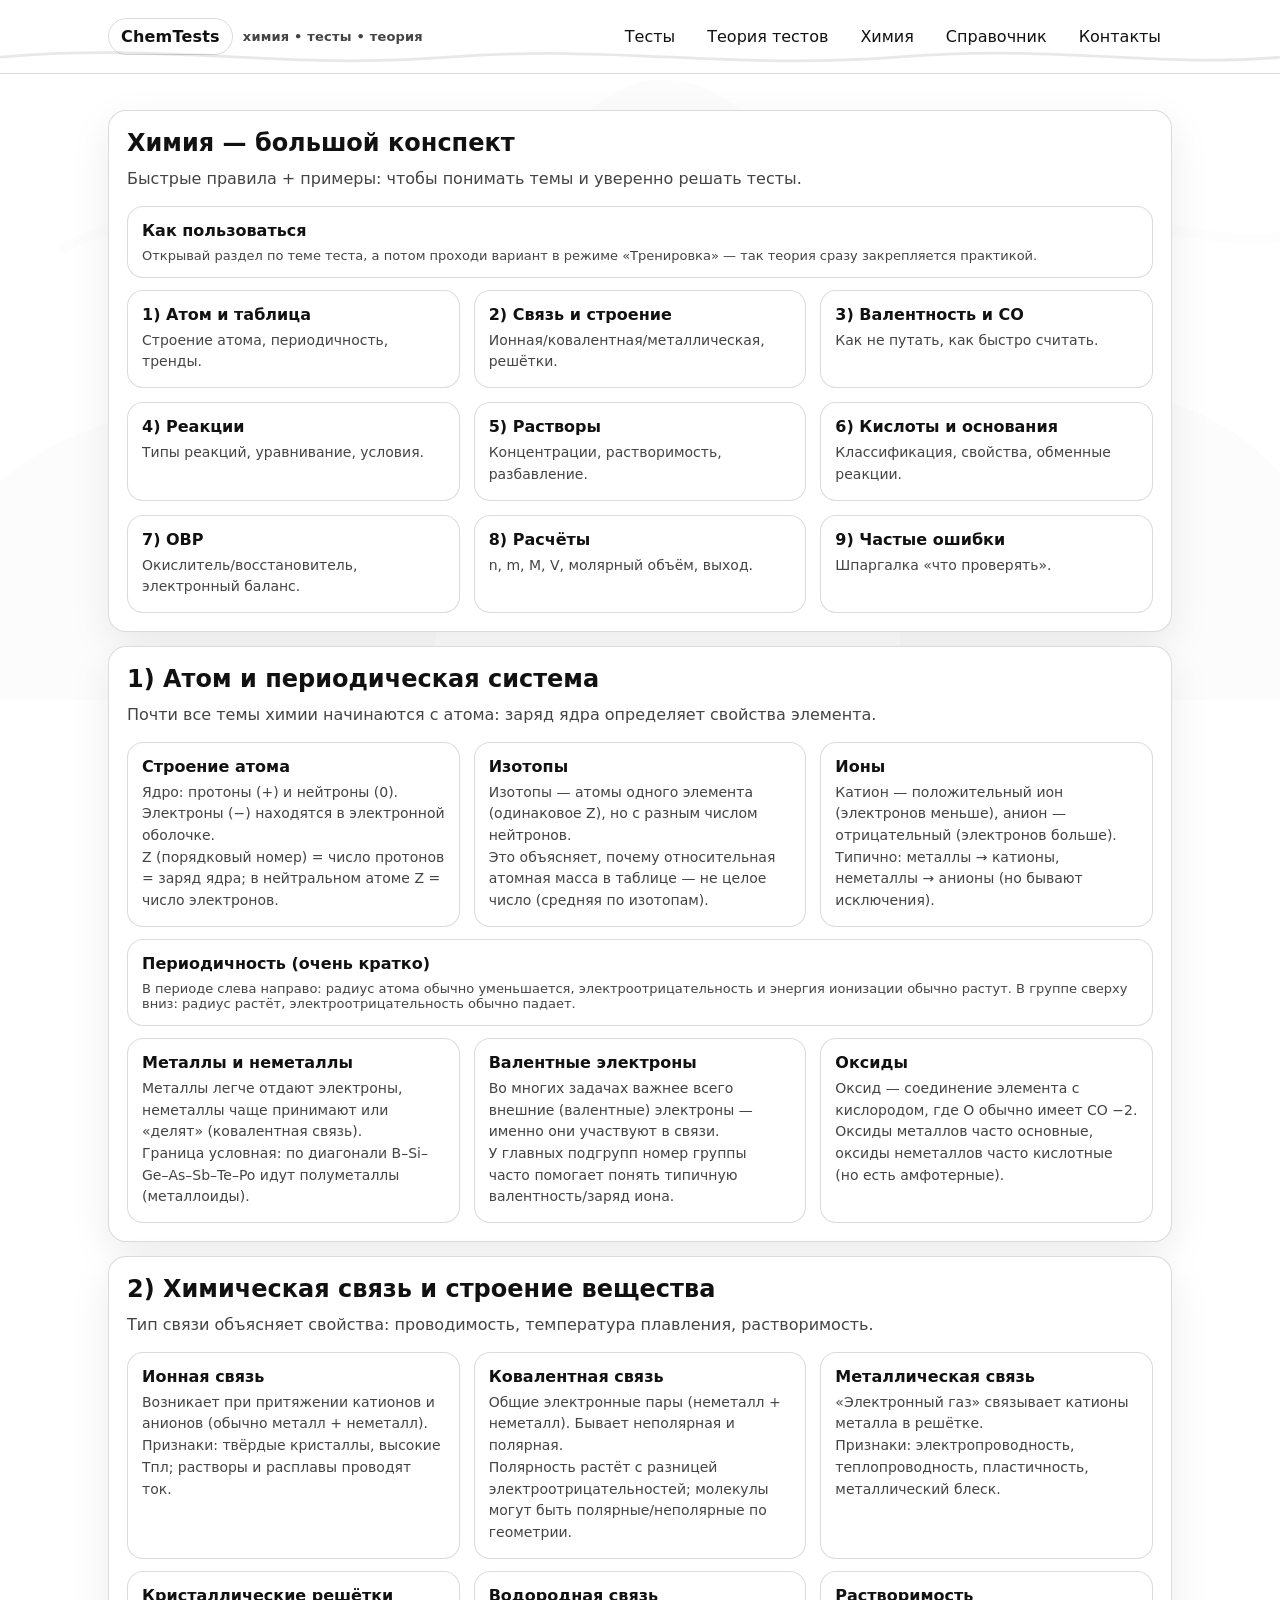
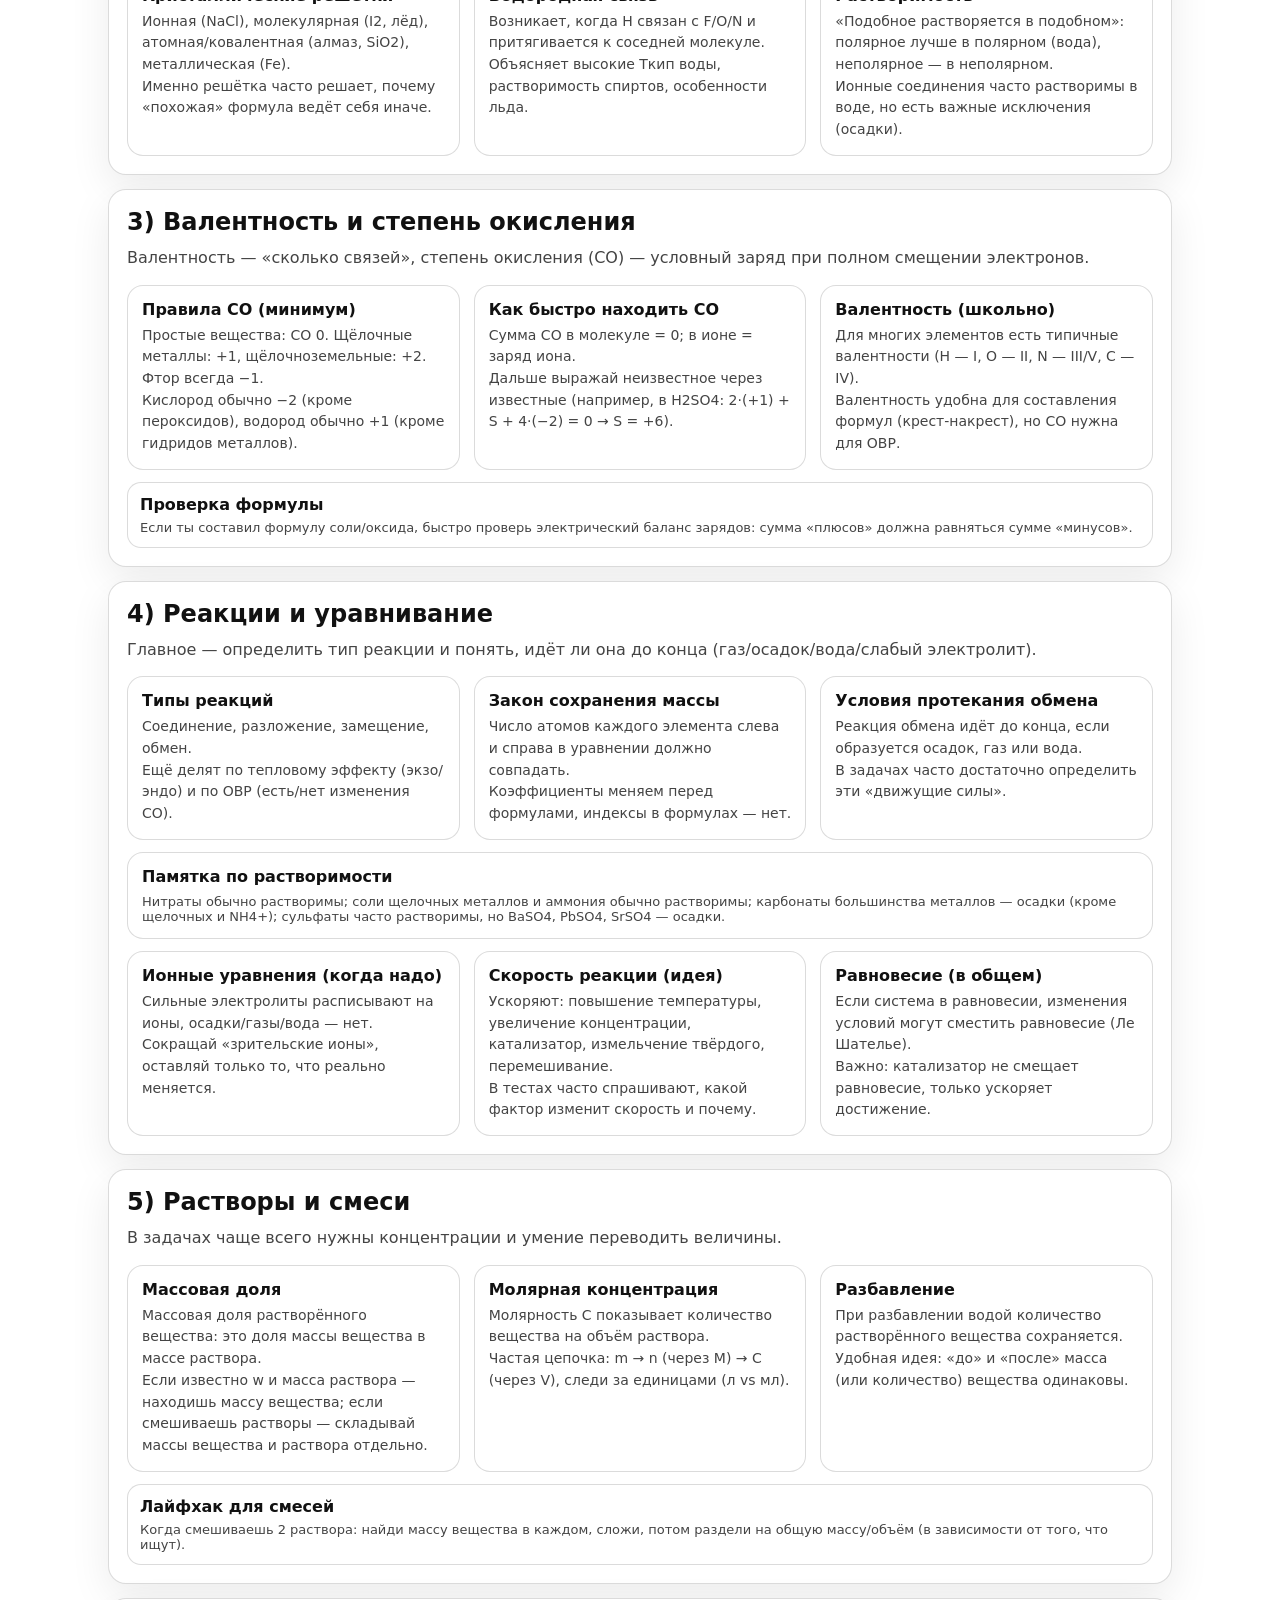
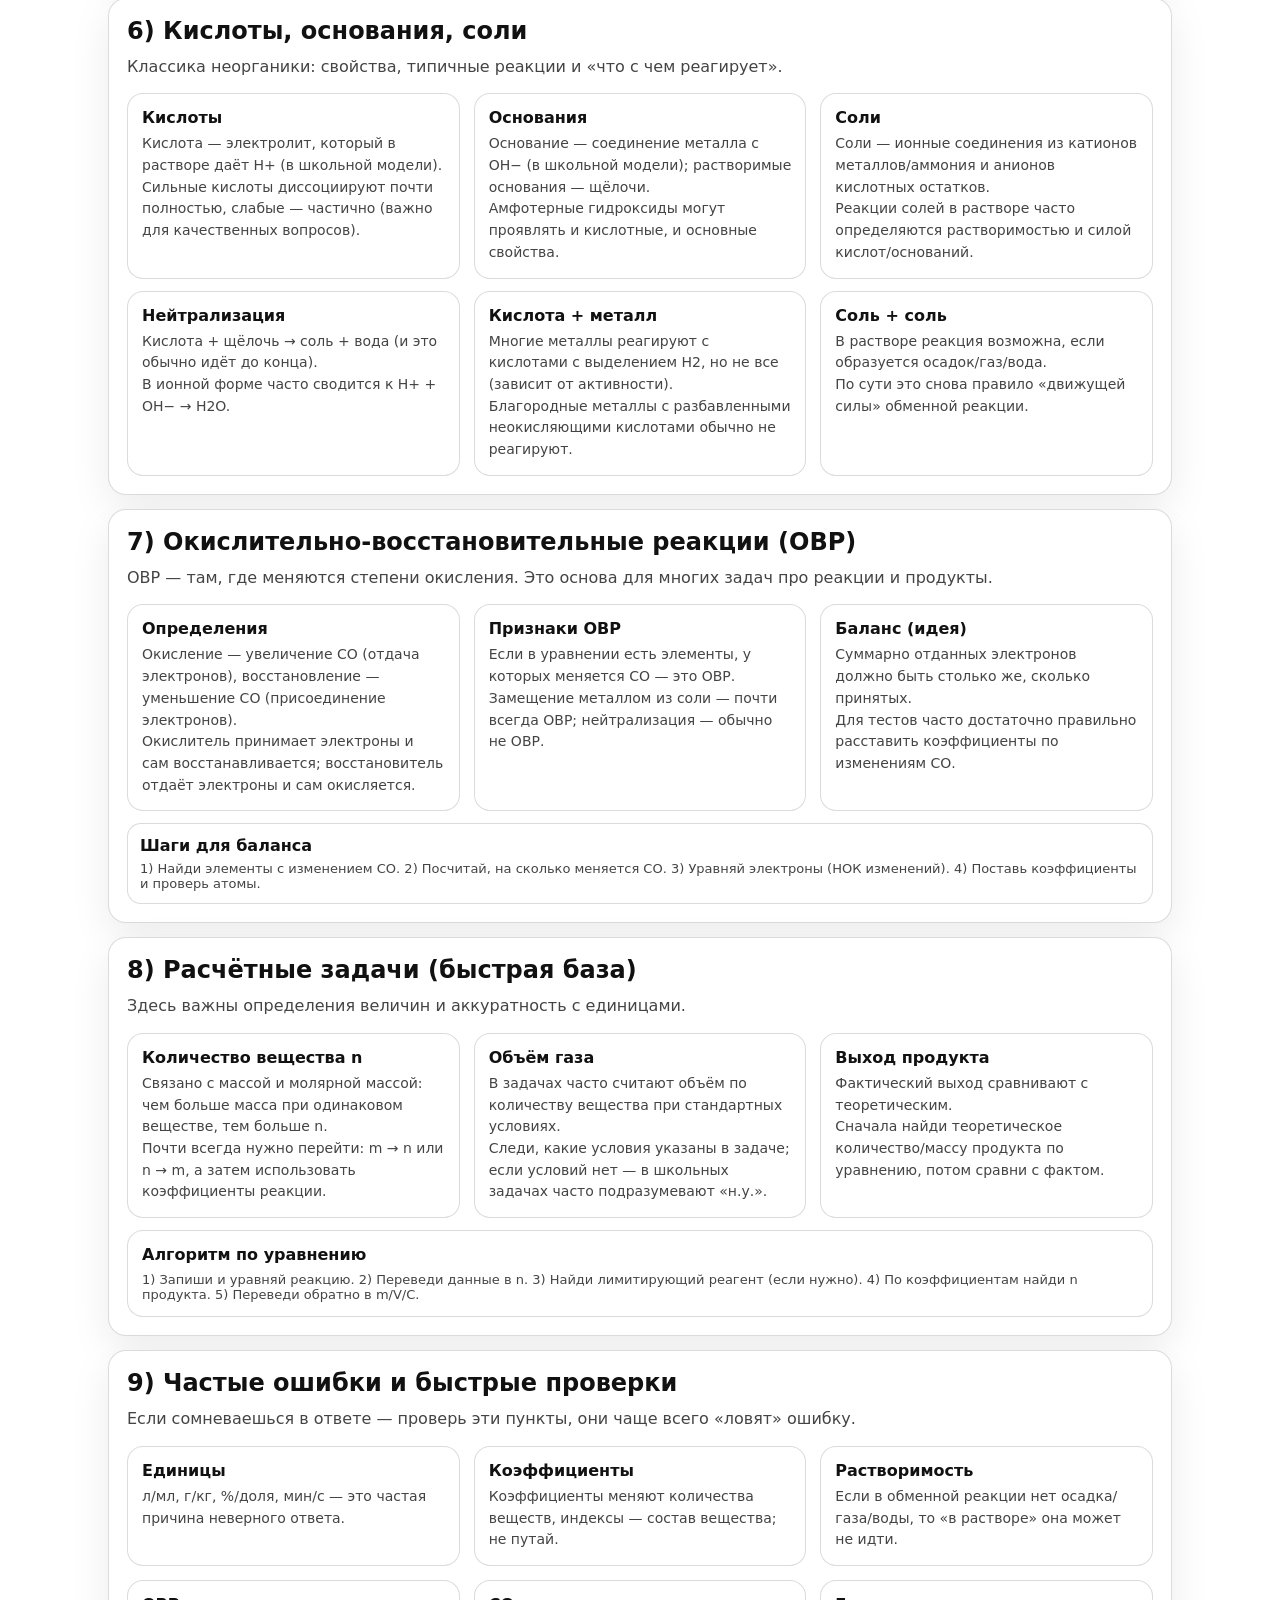
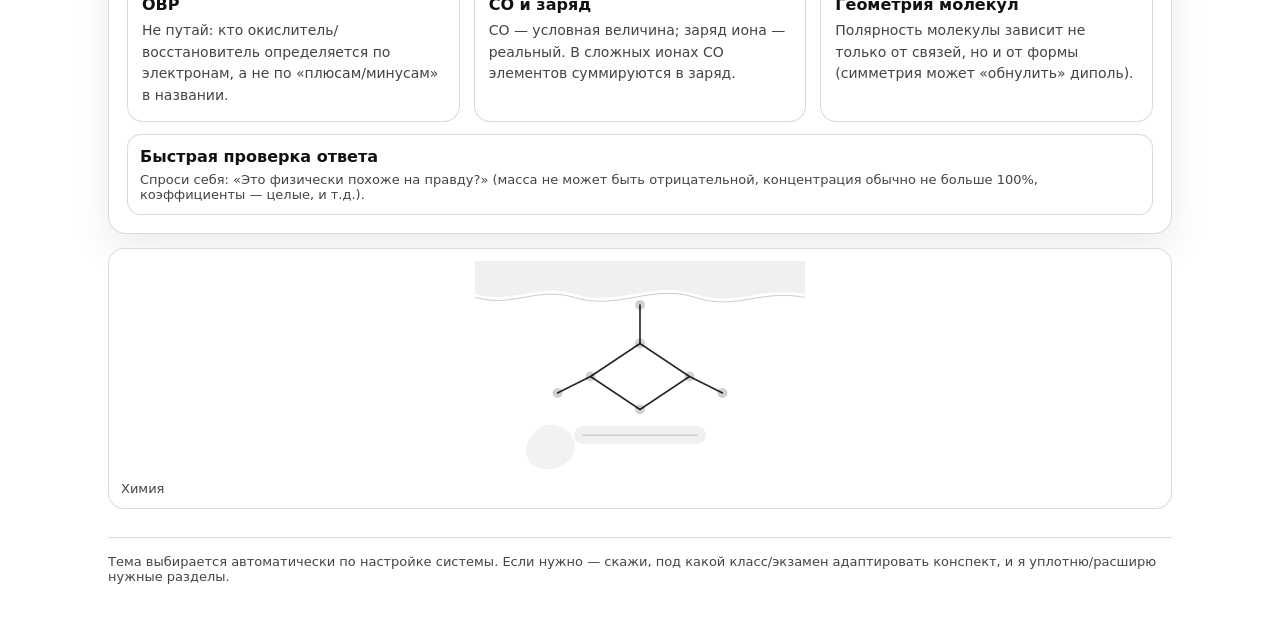
==== chemistry.html @ eefe3248 "Theory: expand chemistry + test theory + glossary (large school-level notes)" ====
<!doctype html>
<html lang="ru">
<head>
  <meta charset="utf-8"/>
  <meta name="viewport" content="width=device-width,initial-scale=1"/>
  <title>Химия • ChemTests</title>
  <link rel="stylesheet" href="./assets/css/styles.css"/>
  <link rel="icon" href="./assets/icons/favicon.svg" type="image/svg+xml"/>
  <meta name="description" content="Большой конспект по химии: от атома и таблицы до растворов, ОВР и расчётов."/>
</head>
<body data-ink="b">
  <header class="nav">
    <div class="container nav-inner">
      <a class="brand" href="./index.html" aria-label="На главную">
        <span class="pill">ChemTests</span>
        <span class="small">химия • тесты • теория</span>
      </a>

      <nav class="navlinks" aria-label="Навигация">
        <a href="./tests.html">Тесты</a>
        <a href="./theory-tests.html">Теория тестов</a>
        <a href="./chemistry.html">Химия</a>
        <a href="./glossary.html">Справочник</a>
        <a href="./contact.html">Контакты</a>
      </nav>
    </div>
  </header>

  <main class="container" id="appRoot">
    <section class="card" style="margin-top:18px">
      <div class="card-pad">
        <h1 style="margin:0 0 10px">Химия — большой конспект</h1>
        <p class="lead">Быстрые правила + примеры: чтобы понимать темы и уверенно решать тесты.</p>

        <div class="tile" style="margin-top:12px">
          <b>Как пользоваться</b>
          <div class="small" style="margin-top:8px">Открывай раздел по теме теста, а потом проходи вариант в режиме «Тренировка» — так теория сразу закрепляется практикой.</div>
        </div>

        <div class="grid" style="margin-top:12px">
          <a class="tile tile-link" href="#atom"><h3>1) Атом и таблица</h3><p>Строение атома, периодичность, тренды.</p></a>
          <a class="tile tile-link" href="#bond"><h3>2) Связь и строение</h3><p>Ионная/ковалентная/металлическая, решётки.</p></a>
          <a class="tile tile-link" href="#valence"><h3>3) Валентность и СО</h3><p>Как не путать, как быстро считать.</p></a>
          <a class="tile tile-link" href="#reactions"><h3>4) Реакции</h3><p>Типы реакций, уравнивание, условия.</p></a>
          <a class="tile tile-link" href="#solutions"><h3>5) Растворы</h3><p>Концентрации, растворимость, разбавление.</p></a>
          <a class="tile tile-link" href="#acidbase"><h3>6) Кислоты и основания</h3><p>Классификация, свойства, обменные реакции.</p></a>
          <a class="tile tile-link" href="#redox"><h3>7) ОВР</h3><p>Окислитель/восстановитель, электронный баланс.</p></a>
          <a class="tile tile-link" href="#calc"><h3>8) Расчёты</h3><p>n, m, M, V, молярный объём, выход.</p></a>
          <a class="tile tile-link" href="#errors"><h3>9) Частые ошибки</h3><p>Шпаргалка «что проверять».</p></a>
        </div>
      </div>
    </section>

    <section class="card" id="atom" style="margin-top:14px">
      <div class="card-pad">
        <h2 style="margin:0 0 10px">1) Атом и периодическая система</h2>
        <p class="lead">Почти все темы химии начинаются с атома: заряд ядра определяет свойства элемента.</p>

        <div class="grid" style="margin-top:12px">
          <div class="tile">
            <h3>Строение атома</h3>
            <p>Ядро: протоны (+) и нейтроны (0). Электроны (−) находятся в электронной оболочке.</p>
            <p class="small">Z (порядковый номер) = число протонов = заряд ядра; в нейтральном атоме Z = число электронов.</p>
          </div>
          <div class="tile">
            <h3>Изотопы</h3>
            <p>Изотопы — атомы одного элемента (одинаковое Z), но с разным числом нейтронов.</p>
            <p class="small">Это объясняет, почему относительная атомная масса в таблице — не целое число (средняя по изотопам).</p>
          </div>
          <div class="tile">
            <h3>Ионы</h3>
            <p>Катион — положительный ион (электронов меньше), анион — отрицательный (электронов больше).</p>
            <p class="small">Типично: металлы → катионы, неметаллы → анионы (но бывают исключения).</p>
          </div>
        </div>

        <div class="tile" style="margin-top:12px">
          <b>Периодичность (очень кратко)</b>
          <div class="small" style="margin-top:8px">В периоде слева направо: радиус атома обычно уменьшается, электроотрицательность и энергия ионизации обычно растут. В группе сверху вниз: радиус растёт, электроотрицательность обычно падает.</div>
        </div>

        <div class="grid" style="margin-top:12px">
          <div class="tile">
            <h3>Металлы и неметаллы</h3>
            <p>Металлы легче отдают электроны, неметаллы чаще принимают или «делят» (ковалентная связь).</p>
            <p class="small">Граница условная: по диагонали B–Si–Ge–As–Sb–Te–Po идут полуметаллы (металлоиды).</p>
          </div>
          <div class="tile">
            <h3>Валентные электроны</h3>
            <p>Во многих задачах важнее всего внешние (валентные) электроны — именно они участвуют в связи.</p>
            <p class="small">У главных подгрупп номер группы часто помогает понять типичную валентность/заряд иона.</p>
          </div>
          <div class="tile">
            <h3>Оксиды</h3>
            <p>Оксид — соединение элемента с кислородом, где O обычно имеет СО −2.</p>
            <p class="small">Оксиды металлов часто основные, оксиды неметаллов часто кислотные (но есть амфотерные).</p>
          </div>
        </div>
      </div>
    </section>

    <section class="card" id="bond" style="margin-top:14px">
      <div class="card-pad">
        <h2 style="margin:0 0 10px">2) Химическая связь и строение вещества</h2>
        <p class="lead">Тип связи объясняет свойства: проводимость, температура плавления, растворимость.</p>

        <div class="grid" style="margin-top:12px">
          <div class="tile">
            <h3>Ионная связь</h3>
            <p>Возникает при притяжении катионов и анионов (обычно металл + неметалл).</p>
            <p class="small">Признаки: твёрдые кристаллы, высокие Tпл; растворы и расплавы проводят ток.</p>
          </div>
          <div class="tile">
            <h3>Ковалентная связь</h3>
            <p>Общие электронные пары (неметалл + неметалл). Бывает неполярная и полярная.</p>
            <p class="small">Полярность растёт с разницей электроотрицательностей; молекулы могут быть полярные/неполярные по геометрии.</p>
          </div>
          <div class="tile">
            <h3>Металлическая связь</h3>
            <p>«Электронный газ» связывает катионы металла в решётке.</p>
            <p class="small">Признаки: электропроводность, теплопроводность, пластичность, металлический блеск.</p>
          </div>
        </div>

        <div class="grid" style="margin-top:12px">
          <div class="tile">
            <h3>Кристаллические решётки</h3>
            <p>Ионная (NaCl), молекулярная (I2, лёд), атомная/ковалентная (алмаз, SiO2), металлическая (Fe).</p>
            <p class="small">Именно решётка часто решает, почему «похожая» формула ведёт себя иначе.</p>
          </div>
          <div class="tile">
            <h3>Водородная связь</h3>
            <p>Возникает, когда H связан с F/O/N и притягивается к соседней молекуле.</p>
            <p class="small">Объясняет высокие Tкип воды, растворимость спиртов, особенности льда.</p>
          </div>
          <div class="tile">
            <h3>Растворимость</h3>
            <p>«Подобное растворяется в подобном»: полярное лучше в полярном (вода), неполярное — в неполярном.</p>
            <p class="small">Ионные соединения часто растворимы в воде, но есть важные исключения (осадки).</p>
          </div>
        </div>
      </div>
    </section>

    <section class="card" id="valence" style="margin-top:14px">
      <div class="card-pad">
        <h2 style="margin:0 0 10px">3) Валентность и степень окисления</h2>
        <p class="lead">Валентность — «сколько связей», степень окисления (СО) — условный заряд при полном смещении электронов.</p>

        <div class="grid" style="margin-top:12px">
          <div class="tile">
            <h3>Правила СО (минимум)</h3>
            <p>Простые вещества: СО 0. Щёлочные металлы: +1, щёлочноземельные: +2. Фтор всегда −1.</p>
            <p class="small">Кислород обычно −2 (кроме пероксидов), водород обычно +1 (кроме гидридов металлов).</p>
          </div>
          <div class="tile">
            <h3>Как быстро находить СО</h3>
            <p>Сумма СО в молекуле = 0; в ионе = заряд иона.</p>
            <p class="small">Дальше выражай неизвестное через известные (например, в H2SO4: 2·(+1) + S + 4·(−2) = 0 → S = +6).</p>
          </div>
          <div class="tile">
            <h3>Валентность (школьно)</h3>
            <p>Для многих элементов есть типичные валентности (H — I, O — II, N — III/V, C — IV).</p>
            <p class="small">Валентность удобна для составления формул (крест‑накрест), но СО нужна для ОВР.</p>
          </div>
        </div>

        <div class="callout" style="margin-top:12px">
          <b>Проверка формулы</b>
          <div class="small" style="margin-top:6px">Если ты составил формулу соли/оксида, быстро проверь электрический баланс зарядов: сумма «плюсов» должна равняться сумме «минусов».</div>
        </div>
      </div>
    </section>

    <section class="card" id="reactions" style="margin-top:14px">
      <div class="card-pad">
        <h2 style="margin:0 0 10px">4) Реакции и уравнивание</h2>
        <p class="lead">Главное — определить тип реакции и понять, идёт ли она до конца (газ/осадок/вода/слабый электролит).</p>

        <div class="grid" style="margin-top:12px">
          <div class="tile">
            <h3>Типы реакций</h3>
            <p>Соединение, разложение, замещение, обмен.</p>
            <p class="small">Ещё делят по тепловому эффекту (экзо/эндо) и по ОВР (есть/нет изменения СО).</p>
          </div>
          <div class="tile">
            <h3>Закон сохранения массы</h3>
            <p>Число атомов каждого элемента слева и справа в уравнении должно совпадать.</p>
            <p class="small">Коэффициенты меняем перед формулами, индексы в формулах — нет.</p>
          </div>
          <div class="tile">
            <h3>Условия протекания обмена</h3>
            <p>Реакция обмена идёт до конца, если образуется осадок, газ или вода.</p>
            <p class="small">В задачах часто достаточно определить эти «движущие силы».</p>
          </div>
        </div>

        <div class="tile" style="margin-top:12px">
          <b>Памятка по растворимости</b>
          <div class="small" style="margin-top:8px">Нитраты обычно растворимы; соли щелочных металлов и аммония обычно растворимы; карбонаты большинства металлов — осадки (кроме щелочных и NH4+); сульфаты часто растворимы, но BaSO4, PbSO4, SrSO4 — осадки.</div>
        </div>

        <div class="grid" style="margin-top:12px">
          <div class="tile">
            <h3>Ионные уравнения (когда надо)</h3>
            <p>Сильные электролиты расписывают на ионы, осадки/газы/вода — нет.</p>
            <p class="small">Сокращай «зрительские ионы», оставляй только то, что реально меняется.</p>
          </div>
          <div class="tile">
            <h3>Скорость реакции (идея)</h3>
            <p>Ускоряют: повышение температуры, увеличение концентрации, катализатор, измельчение твёрдого, перемешивание.</p>
            <p class="small">В тестах часто спрашивают, какой фактор изменит скорость и почему.</p>
          </div>
          <div class="tile">
            <h3>Равновесие (в общем)</h3>
            <p>Если система в равновесии, изменения условий могут сместить равновесие (Ле Шателье).</p>
            <p class="small">Важно: катализатор не смещает равновесие, только ускоряет достижение.</p>
          </div>
        </div>
      </div>
    </section>

    <section class="card" id="solutions" style="margin-top:14px">
      <div class="card-pad">
        <h2 style="margin:0 0 10px">5) Растворы и смеси</h2>
        <p class="lead">В задачах чаще всего нужны концентрации и умение переводить величины.</p>

        <div class="grid" style="margin-top:12px">
          <div class="tile">
            <h3>Массовая доля</h3>
            <p>Массовая доля растворённого вещества: это доля массы вещества в массе раствора.</p>
            <p class="small">Если известно w и масса раствора — находишь массу вещества; если смешиваешь растворы — складывай массы вещества и раствора отдельно.</p>
          </div>
          <div class="tile">
            <h3>Молярная концентрация</h3>
            <p>Молярность C показывает количество вещества на объём раствора.</p>
            <p class="small">Частая цепочка: m → n (через M) → C (через V), следи за единицами (л vs мл).</p>
          </div>
          <div class="tile">
            <h3>Разбавление</h3>
            <p>При разбавлении водой количество растворённого вещества сохраняется.</p>
            <p class="small">Удобная идея: «до» и «после» масса (или количество) вещества одинаковы.</p>
          </div>
        </div>

        <div class="callout" style="margin-top:12px">
          <b>Лайфхак для смесей</b>
          <div class="small" style="margin-top:6px">Когда смешиваешь 2 раствора: найди массу вещества в каждом, сложи, потом раздели на общую массу/объём (в зависимости от того, что ищут).</div>
        </div>
      </div>
    </section>

    <section class="card" id="acidbase" style="margin-top:14px">
      <div class="card-pad">
        <h2 style="margin:0 0 10px">6) Кислоты, основания, соли</h2>
        <p class="lead">Классика неорганики: свойства, типичные реакции и «что с чем реагирует».</p>

        <div class="grid" style="margin-top:12px">
          <div class="tile">
            <h3>Кислоты</h3>
            <p>Кислота — электролит, который в растворе даёт H+ (в школьной модели).</p>
            <p class="small">Сильные кислоты диссоциируют почти полностью, слабые — частично (важно для качественных вопросов).</p>
          </div>
          <div class="tile">
            <h3>Основания</h3>
            <p>Основание — соединение металла с OH− (в школьной модели); растворимые основания — щёлочи.</p>
            <p class="small">Амфотерные гидроксиды могут проявлять и кислотные, и основные свойства.</p>
          </div>
          <div class="tile">
            <h3>Соли</h3>
            <p>Соли — ионные соединения из катионов металлов/аммония и анионов кислотных остатков.</p>
            <p class="small">Реакции солей в растворе часто определяются растворимостью и силой кислот/оснований.</p>
          </div>
        </div>

        <div class="grid" style="margin-top:12px">
          <div class="tile">
            <h3>Нейтрализация</h3>
            <p>Кислота + щёлочь → соль + вода (и это обычно идёт до конца).</p>
            <p class="small">В ионной форме часто сводится к H+ + OH− → H2O.</p>
          </div>
          <div class="tile">
            <h3>Кислота + металл</h3>
            <p>Многие металлы реагируют с кислотами с выделением H2, но не все (зависит от активности).</p>
            <p class="small">Благородные металлы с разбавленными неокисляющими кислотами обычно не реагируют.</p>
          </div>
          <div class="tile">
            <h3>Соль + соль</h3>
            <p>В растворе реакция возможна, если образуется осадок/газ/вода.</p>
            <p class="small">По сути это снова правило «движущей силы» обменной реакции.</p>
          </div>
        </div>
      </div>
    </section>

    <section class="card" id="redox" style="margin-top:14px">
      <div class="card-pad">
        <h2 style="margin:0 0 10px">7) Окислительно‑восстановительные реакции (ОВР)</h2>
        <p class="lead">ОВР — там, где меняются степени окисления. Это основа для многих задач про реакции и продукты.</p>

        <div class="grid" style="margin-top:12px">
          <div class="tile">
            <h3>Определения</h3>
            <p>Окисление — увеличение СО (отдача электронов), восстановление — уменьшение СО (присоединение электронов).</p>
            <p class="small">Окислитель принимает электроны и сам восстанавливается; восстановитель отдаёт электроны и сам окисляется.</p>
          </div>
          <div class="tile">
            <h3>Признаки ОВР</h3>
            <p>Если в уравнении есть элементы, у которых меняется СО — это ОВР.</p>
            <p class="small">Замещение металлом из соли — почти всегда ОВР; нейтрализация — обычно не ОВР.</p>
          </div>
          <div class="tile">
            <h3>Баланс (идея)</h3>
            <p>Суммарно отданных электронов должно быть столько же, сколько принятых.</p>
            <p class="small">Для тестов часто достаточно правильно расставить коэффициенты по изменениям СО.</p>
          </div>
        </div>

        <div class="callout" style="margin-top:12px">
          <b>Шаги для баланса</b>
          <div class="small" style="margin-top:6px">1) Найди элементы с изменением СО. 2) Посчитай, на сколько меняется СО. 3) Уравняй электроны (НОК изменений). 4) Поставь коэффициенты и проверь атомы.</div>
        </div>
      </div>
    </section>

    <section class="card" id="calc" style="margin-top:14px">
      <div class="card-pad">
        <h2 style="margin:0 0 10px">8) Расчётные задачи (быстрая база)</h2>
        <p class="lead">Здесь важны определения величин и аккуратность с единицами.</p>

        <div class="grid" style="margin-top:12px">
          <div class="tile">
            <h3>Количество вещества n</h3>
            <p>Связано с массой и молярной массой: чем больше масса при одинаковом веществе, тем больше n.</p>
            <p class="small">Почти всегда нужно перейти: m → n или n → m, а затем использовать коэффициенты реакции.</p>
          </div>
          <div class="tile">
            <h3>Объём газа</h3>
            <p>В задачах часто считают объём по количеству вещества при стандартных условиях.</p>
            <p class="small">Следи, какие условия указаны в задаче; если условий нет — в школьных задачах часто подразумевают «н.у.».</p>
          </div>
          <div class="tile">
            <h3>Выход продукта</h3>
            <p>Фактический выход сравнивают с теоретическим.</p>
            <p class="small">Сначала найди теоретическое количество/массу продукта по уравнению, потом сравни с фактом.</p>
          </div>
        </div>

        <div class="tile" style="margin-top:12px">
          <b>Алгоритм по уравнению</b>
          <div class="small" style="margin-top:8px">1) Запиши и уравняй реакцию. 2) Переведи данные в n. 3) Найди лимитирующий реагент (если нужно). 4) По коэффициентам найди n продукта. 5) Переведи обратно в m/V/C.</div>
        </div>
      </div>
    </section>

    <section class="card" id="errors" style="margin-top:14px">
      <div class="card-pad">
        <h2 style="margin:0 0 10px">9) Частые ошибки и быстрые проверки</h2>
        <p class="lead">Если сомневаешься в ответе — проверь эти пункты, они чаще всего «ловят» ошибку.</p>

        <div class="grid" style="margin-top:12px">
          <div class="tile"><h3>Единицы</h3><p>л/мл, г/кг, %/доля, мин/с — это частая причина неверного ответа.</p></div>
          <div class="tile"><h3>Коэффициенты</h3><p>Коэффициенты меняют количества веществ, индексы — состав вещества; не путай.</p></div>
          <div class="tile"><h3>Растворимость</h3><p>Если в обменной реакции нет осадка/газа/воды, то «в растворе» она может не идти.</p></div>
          <div class="tile"><h3>ОВР</h3><p>Не путай: кто окислитель/восстановитель определяется по электронам, а не по «плюсам/минусам» в названии.</p></div>
          <div class="tile"><h3>СО и заряд</h3><p>СО — условная величина; заряд иона — реальный. В сложных ионах СО элементов суммируются в заряд.</p></div>
          <div class="tile"><h3>Геометрия молекул</h3><p>Полярность молекулы зависит не только от связей, но и от формы (симметрия может «обнулить» диполь).</p></div>
        </div>

        <div class="callout" style="margin-top:12px">
          <b>Быстрая проверка ответа</b>
          <div class="small" style="margin-top:6px">Спроси себя: «Это физически похоже на правду?» (масса не может быть отрицательной, концентрация обычно не больше 100%, коэффициенты — целые, и т.д.).</div>
        </div>
      </div>
    </section>

    <section class="gallery is-single" style="margin-top:14px" aria-label="Иллюстрация">
      <figure class="imgcard">
        <img class="illus" src="./assets/img/illus/chemistry.svg" alt="Иллюстрация: молекула"/>
        <figcaption class="small">Химия</figcaption>
      </figure>
    </section>

    <div class="footer">
      <hr class="sep"/>
      <div class="small">Тема выбирается автоматически по настройке системы. Если нужно — скажи, под какой класс/экзамен адаптировать конспект, и я уплотню/расширю нужные разделы.</div>
    </div>
  </main>

  <script>
    (async () => {
      const proto = location.protocol;
      const ok = proto === 'http:' || proto === 'https:';
      if (!ok) {
        const root = document.getElementById('appRoot') || document.body;
        root.innerHTML = `
          <div class="card" style="margin-top:18px">
            <div class="card-pad">
              <h1 style="margin:0 0 10px">Нужен запуск через сервер</h1>
              <p class="lead">Открой страницу через Live Server (http://127.0.0.1:5500/...), иначе модульные скрипты блокируются (CORS).</p>
            </div>
          </div>
        `;
        return;
      }

      const m = document.createElement('link');
      m.rel = 'manifest';
      m.href = './manifest.webmanifest';
      document.head.appendChild(m);

      await import('./assets/js/prefs.js');
      const { wirePWA } = await import('./assets/js/app.js');
      wirePWA();
    })();
  </script>
</body>
</html>
---- assets/css/styles.css ----
:root{
  --bg:#ffffff;
  --card:#ffffff;
  --text:#111111;
  --muted:#444444;
  --border: rgba(0,0,0,.14);
  --shadow: 0 14px 40px rgba(0,0,0,.08);
  --radius: 18px;
  --max: 1100px;
  --font-scale: 1;
  --focus: rgba(0,0,0,.92);
  color-scheme: light;
}

[data-theme="dark"]{
  --bg:#000000;
  --card:#0f0f10;
  --text:#ffffff;
  --muted:#cfcfcf;
  --border: rgba(255,255,255,.14);
  --shadow: 0 14px 40px rgba(0,0,0,.55);
  --focus: rgba(255,255,255,.92);
  color-scheme: dark;
}

*{box-sizing:border-box}
html{font-size: calc(16px * var(--font-scale));}
html,body{margin:0;padding:0;font-family:system-ui,-apple-system,Segoe UI,Roboto,Ubuntu,Cantarell,Arial}

body{background: var(--bg);color:var(--text);position: relative;}

body::before{
  content:"";
  position: fixed;
  inset: 0;
  z-index: -1;
  pointer-events: none;
  background-repeat: repeat;
  background-size: 900px 700px;
  opacity: .22;
}

body[data-ink="a"]::before{ background-image: url("../img/ink-bg-a-light.svg"); }
body[data-ink="b"]::before{ background-image: url("../img/ink-bg-b-light.svg"); }
body[data-ink="c"]::before{ background-image: url("../img/ink-bg-c-light.svg"); }
body:not([data-ink])::before{ background-image: url("../img/ink-bg-a-light.svg"); }

[data-theme="dark"] body[data-ink="a"]::before{ background-image: url("../img/ink-bg-a-dark.svg"); }
[data-theme="dark"] body[data-ink="b"]::before{ background-image: url("../img/ink-bg-b-dark.svg"); }
[data-theme="dark"] body[data-ink="c"]::before{ background-image: url("../img/ink-bg-c-dark.svg"); }
[data-theme="dark"] body:not([data-ink])::before{ background-image: url("../img/ink-bg-a-dark.svg"); }

a{color:inherit;text-decoration:none}
.container{max-width:var(--max);margin:0 auto;padding:18px}

:focus-visible{outline: 3px solid var(--focus);outline-offset: 3px;border-radius: 12px;}

@media (prefers-reduced-motion: reduce){
  *{ animation: none !important; transition: none !important; }
  html{ scroll-behavior: auto; }
}
[data-motion="reduce"] *{ animation:none !important; transition:none !important; }

.nav{position: sticky; top: 0; z-index: 50;background: var(--bg);border-bottom: 1px solid var(--border);overflow:hidden;}
.nav::before{
  content:"";
  position:absolute;
  left:0;right:0;bottom:-1px;
  height: 56px;
  pointer-events:none;
  background-image: url("../img/header-wave-light.svg");
  background-repeat:no-repeat;
  background-position: center bottom;
  background-size: 100% 100%;
  opacity: .85;
}
[data-theme="dark"] .nav::before{ background-image: url("../img/header-wave-dark.svg"); }
.nav-inner{display:flex;gap:14px;align-items:center;justify-content:space-between;position:relative;z-index:1}
.brand{display:flex;gap:10px;align-items:center;font-weight:800;letter-spacing:.2px}
.pill{padding:8px 12px;border:1px solid var(--border);border-radius:999px;background:transparent}

.navlinks{display:flex;flex-wrap:wrap;gap:10px;justify-content:flex-end;align-items:center}
.navlinks a{padding:8px 10px;border-radius:999px;border:1px solid transparent}
.navlinks a:hover{border-color:var(--border);background:transparent}

.btn{cursor:pointer;border:1px solid var(--border);background: transparent;color:var(--text);padding:10px 12px;border-radius:999px;}
.btn:hover{border-color: rgba(0,0,0,.25);}
[data-theme="dark"] .btn:hover{border-color: rgba(255,255,255,.28);}
.btn:active{transform: translateY(1px)}
.btn-ghost{background:transparent}

.select{padding:10px 10px;border-radius: 999px;border:1px solid var(--border);background: transparent;color: var(--text);}

.card{background: var(--card);border:1px solid var(--border);box-shadow: var(--shadow);border-radius: var(--radius);overflow:hidden;}
.card-pad{padding:18px}

.h1{font-size: 40px; line-height: 1.05; margin: 0 0 10px}
.lead{color:var(--muted);margin:0 0 14px;font-size:16px;line-height:1.55}

.kpis{display:flex;gap:10px;flex-wrap:wrap;margin-top:14px}
.kpi{padding:10px 12px;border:1px solid var(--border);border-radius:14px;background:transparent}
.kpi b{display:block}

.hero{margin-top:18px;display:grid; grid-template-columns: 1.2fr .8fr; gap:18px;}
.hero-visual{min-height: 320px;display:flex;align-items:center;justify-content:center}
.hero-ill{max-width:100%;height:auto;opacity:.95}

.grid{display:grid;grid-template-columns: repeat(3, 1fr);gap:14px;margin-top:14px}
.tile{padding:14px;border:1px solid var(--border);border-radius: 16px;background: var(--card)}
.tile h3{margin:0 0 6px;font-size:16px}
.tile p{margin:0;color:var(--muted);font-size:14px;line-height:1.55}
.tile-link{display:block}
.tile-link:hover{border-color: rgba(0,0,0,.25)}
[data-theme="dark"] .tile-link:hover{border-color: rgba(255,255,255,.28)}

.footer{margin:28px 0 40px;color:var(--muted);font-size:13px}
hr.sep{border:0;border-top:1px solid var(--border);margin:16px 0}

h2{margin:0 0 10px}
p{color:var(--muted);line-height:1.6}
ul{margin:8px 0 0 18px;color:var(--muted);line-height:1.7}

input, textarea, select{width:100%;padding:12px 12px;border-radius: 14px;border:1px solid var(--border);background: transparent;color: var(--text);outline:none;}
textarea{min-height:120px;resize:vertical}

.form-row{display:grid;grid-template-columns: 1fr 1fr;gap:12px}
.form-actions{display:flex;gap:10px;flex-wrap:wrap;margin-top:10px}

.quiz{display:grid; grid-template-columns: .9fr 1.1fr; gap:14px;}
.quiz-list .item{padding:12px;border:1px solid var(--border);border-radius: 16px;background: var(--card);cursor:pointer;margin-bottom:10px;}
.quiz-list .item:hover{border-color: rgba(0,0,0,.25)}
[data-theme="dark"] .quiz-list .item:hover{border-color: rgba(255,255,255,.28)}

.tag{display:inline-block;padding:4px 8px;border-radius:999px;border:1px solid var(--border);color:var(--muted);font-size:12px}
.qtitle{margin:0 0 8px;color:var(--text)}

.answer{display:block;margin:8px 0;padding:10px 12px;border:1px solid var(--border);border-radius:14px;background:transparent;cursor:pointer;}
.answer:hover{border-color: rgba(0,0,0,.25)}
[data-theme="dark"] .answer:hover{border-color: rgba(255,255,255,.28)}
.answer input{width:auto;margin-right:8px}

.small{font-size:13px;color:var(--muted)}
.hidden{display:none !important}

.callout{margin-top:12px;padding:12px;border-radius: 14px;border:1px solid var(--border);background: var(--card)}

.gallery{display:grid; grid-template-columns: repeat(3, 1fr); gap:12px;}
.gallery.is-single{grid-template-columns: 1fr;}
.imgcard{margin:0;padding:12px;border-radius: 16px;border:1px solid var(--border);background: var(--card);position:relative;cursor:pointer;}
.imgcard img{width:100%;height:220px;object-fit:contain;display:block}
.imgcard img.photo{object-fit:cover}
.imgcard.is-fav::after{content:"★";position:absolute;top:10px;right:10px;border:1px solid var(--border);border-radius:999px;padding:2px 8px;background: var(--bg);color: var(--text);}

.imgcard img.illus{object-fit:contain;}
[data-theme="dark"] .imgcard img.illus{filter: invert(1) hue-rotate(180deg);}

.modal-open{overflow:hidden}
.lightbox{position:fixed;inset:0;z-index:200;display:grid;place-items:center;padding:18px;}
.lightbox-backdrop{position:absolute;inset:0;background: rgba(0,0,0,.65);}
.lightbox-card{position:relative;width:min(980px, 100%);border-radius: 18px;border:1px solid var(--border);background: var(--card);box-shadow: var(--shadow);overflow:hidden;}
.lightbox-toolbar{display:flex;gap:10px;align-items:center;justify-content:space-between;padding:12px;border-bottom:1px solid var(--border);}
.lightbox-meta{display:flex;gap:10px;align-items:center;min-width:0}
.lightbox-count{border:1px solid var(--border);border-radius:999px;padding:4px 10px;font-size:12px;color:var(--muted);white-space:nowrap}
.lightbox-caption{color:var(--muted);font-size:13px;overflow:hidden;text-overflow:ellipsis;white-space:nowrap;max-width: 50vw}
.lightbox-actions{display:flex;gap:8px;align-items:center}
.iconbtn{border:1px solid var(--border);background: transparent;color:var(--text);padding:8px 10px;border-radius:999px;cursor:pointer;font-size:13px;}
.iconbtn.is-on{border-color: rgba(0,0,0,.35)}
[data-theme="dark"] .iconbtn.is-on{border-color: rgba(255,255,255,.35)}
.lightbox-body{display:grid;grid-template-columns: 56px 1fr 56px;align-items:center;gap:8px;padding:12px;}
.lightbox-img{width:100%;max-height: 70vh;object-fit: contain;display:block;border-radius: 14px;border:1px solid var(--border);background: transparent}
.navbtn{border:1px solid var(--border);background: transparent;color:var(--text);padding:10px 0;border-radius:16px;cursor:pointer;height:52px;}
.lightbox-hint{padding:0 12px 12px}

/* Settings modal */
.settings{position:fixed;inset:0;z-index:210;display:grid;place-items:center;padding:18px;}
.settings-backdrop{position:absolute;inset:0;background: rgba(0,0,0,.55);}
.settings-card{position:relative;width:min(720px, 100%);border-radius: 18px;border:1px solid var(--border);background: var(--card);box-shadow: var(--shadow);overflow:hidden;}
.settings-head{display:flex;justify-content:space-between;gap:10px;align-items:center;padding:12px;border-bottom:1px solid var(--border);}
.settings-body{padding:12px;display:grid;gap:12px;}
.settings-row{display:flex;gap:12px;flex-wrap:wrap;align-items:flex-end}
.settings-inline{display:flex;gap:8px;align-items:center;padding:10px 12px;border:1px solid var(--border);border-radius:999px;}
.settings-inline input{width:auto}
.settings-foot{padding:12px;border-top:1px solid var(--border);display:flex;justify-content:flex-end}

/* Toast */
.toast{position:fixed;left:50%;bottom:18px;transform:translate(-50%, 14px);opacity:0;pointer-events:none;z-index:220;border:1px solid var(--border);background: var(--card);color: var(--text);padding:10px 14px;border-radius:999px;box-shadow: var(--shadow);transition: opacity .18s ease, transform .18s ease;}
.toast.show{opacity:1;transform:translate(-50%, 0);}

/* Compact */
html[data-compact="1"] .container{padding:12px}
html[data-compact="1"] .card-pad{padding:14px}
html[data-compact="1"] .grid{gap:10px}
html[data-compact="1"] .quiz{gap:10px}
html[data-compact="1"] .gallery{gap:10px}

@media (max-width: 960px){
  .hero{grid-template-columns: 1fr}
  .grid{grid-template-columns: 1fr}
  .quiz{grid-template-columns: 1fr}
  .gallery{grid-template-columns: 1fr}
  .form-row{grid-template-columns: 1fr}
  .lightbox-body{grid-template-columns: 44px 1fr 44px}
}
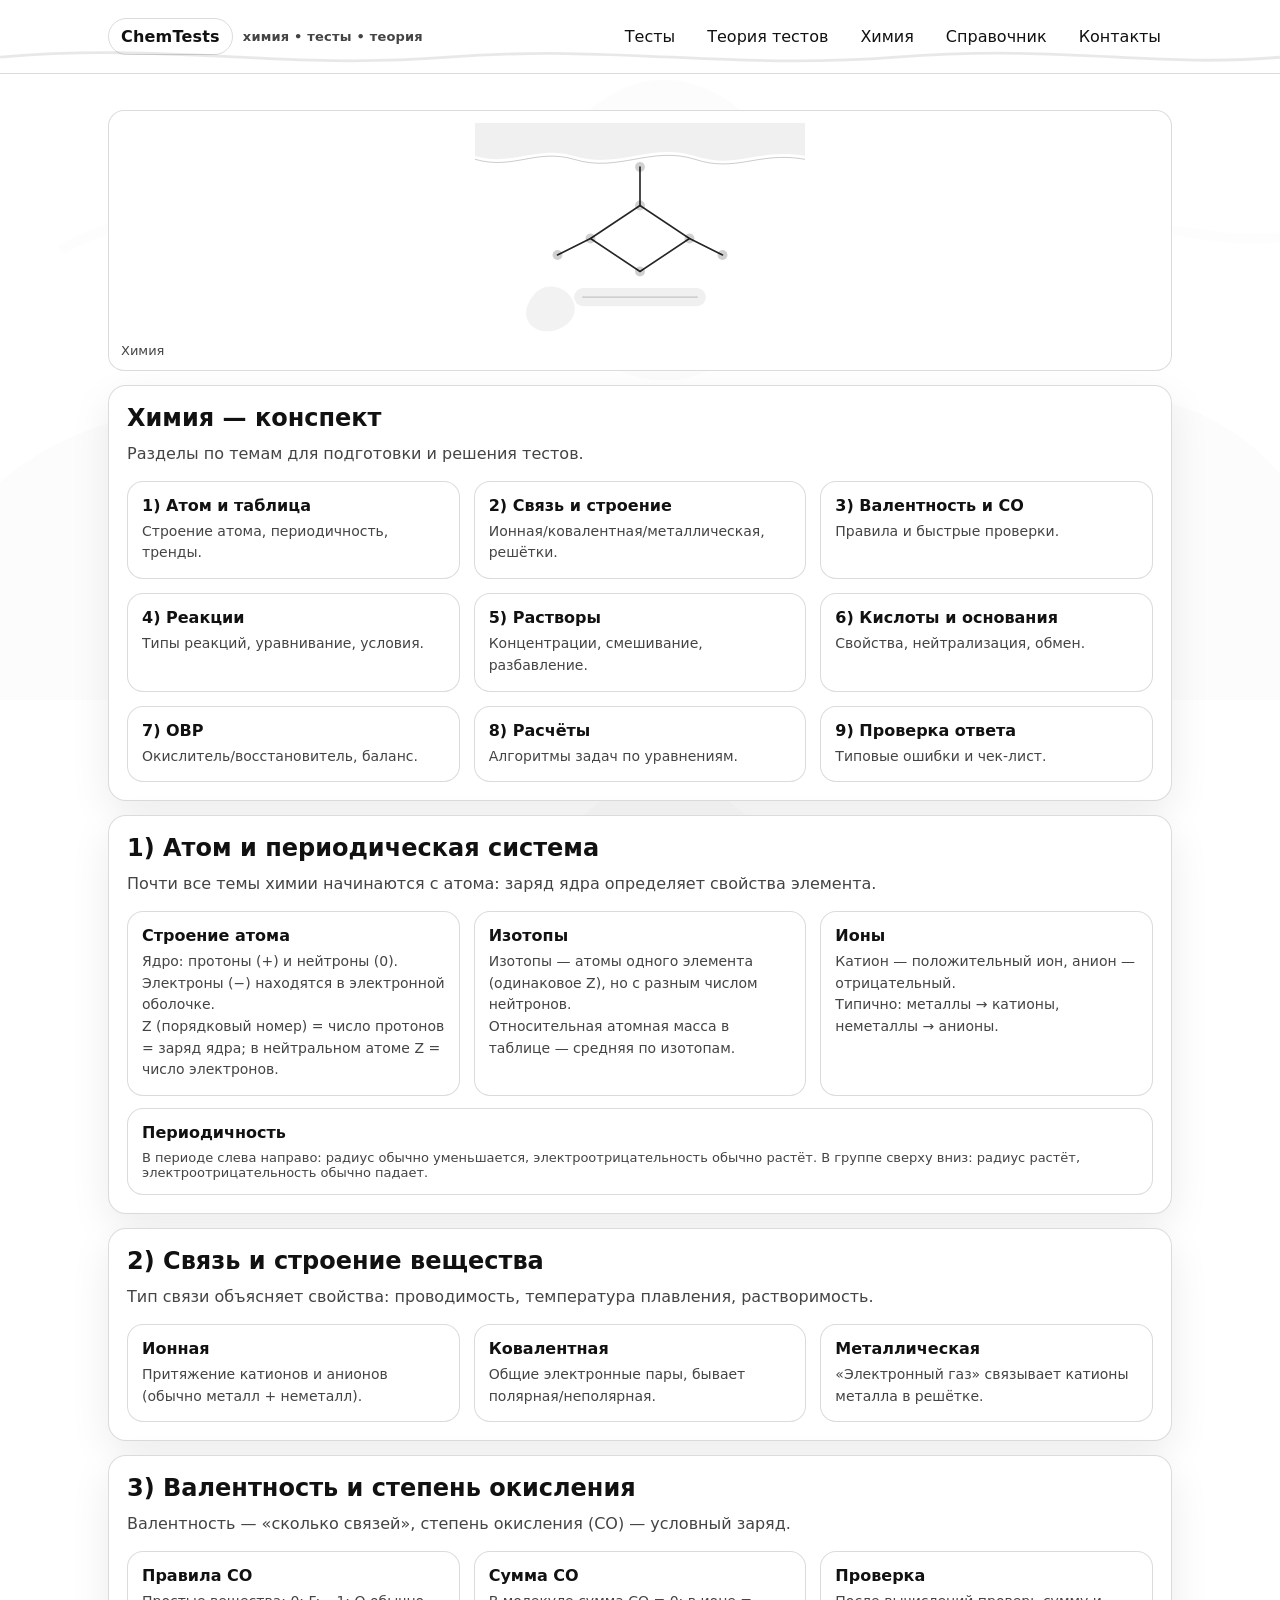
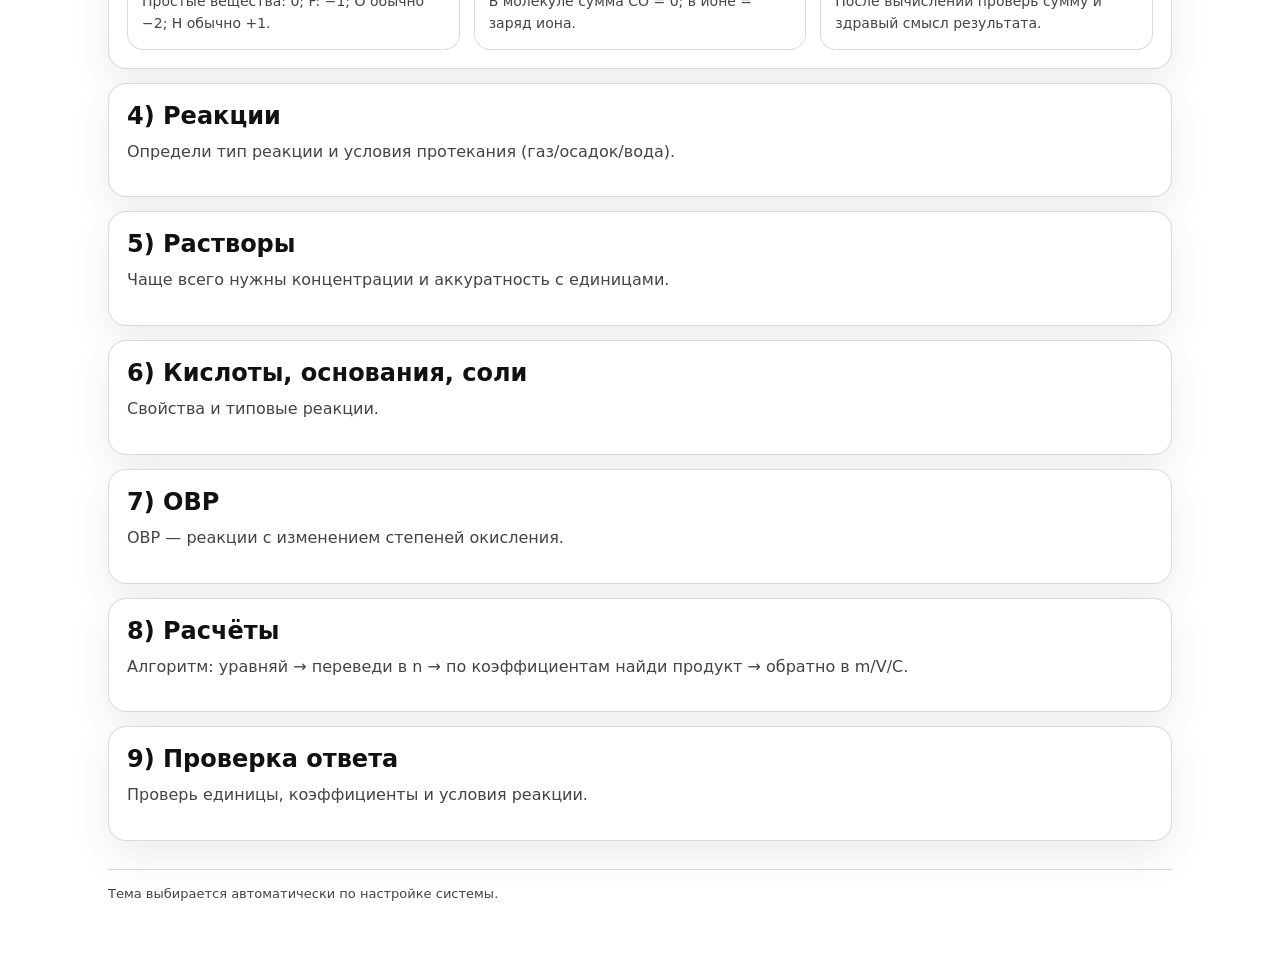
==== commit 4763528c: "UI polish: add theme toggle switch; move illustrations to top; remove filler captions" ====
--- a/chemistry.html
+++ b/chemistry.html
@@ -27,30 +27,33 @@
   </header>
 
   <main class="container" id="appRoot">
-    <section class="card" style="margin-top:18px">
+    <section class="gallery is-single" style="margin-top:18px" aria-label="Иллюстрация">
+      <figure class="imgcard">
+        <img class="illus" src="./assets/img/illus/chemistry.svg" alt="Иллюстрация: молекула"/>
+        <figcaption class="small">Химия</figcaption>
+      </figure>
+    </section>
+
+    <section class="card" style="margin-top:14px">
       <div class="card-pad">
-        <h1 style="margin:0 0 10px">Химия — большой конспект</h1>
-        <p class="lead">Быстрые правила + примеры: чтобы понимать темы и уверенно решать тесты.</p>
-
-        <div class="tile" style="margin-top:12px">
-          <b>Как пользоваться</b>
-          <div class="small" style="margin-top:8px">Открывай раздел по теме теста, а потом проходи вариант в режиме «Тренировка» — так теория сразу закрепляется практикой.</div>
-        </div>
+        <h1 style="margin:0 0 10px">Химия — конспект</h1>
+        <p class="lead">Разделы по темам для подготовки и решения тестов.</p>
 
         <div class="grid" style="margin-top:12px">
           <a class="tile tile-link" href="#atom"><h3>1) Атом и таблица</h3><p>Строение атома, периодичность, тренды.</p></a>
           <a class="tile tile-link" href="#bond"><h3>2) Связь и строение</h3><p>Ионная/ковалентная/металлическая, решётки.</p></a>
-          <a class="tile tile-link" href="#valence"><h3>3) Валентность и СО</h3><p>Как не путать, как быстро считать.</p></a>
+          <a class="tile tile-link" href="#valence"><h3>3) Валентность и СО</h3><p>Правила и быстрые проверки.</p></a>
           <a class="tile tile-link" href="#reactions"><h3>4) Реакции</h3><p>Типы реакций, уравнивание, условия.</p></a>
-          <a class="tile tile-link" href="#solutions"><h3>5) Растворы</h3><p>Концентрации, растворимость, разбавление.</p></a>
-          <a class="tile tile-link" href="#acidbase"><h3>6) Кислоты и основания</h3><p>Классификация, свойства, обменные реакции.</p></a>
-          <a class="tile tile-link" href="#redox"><h3>7) ОВР</h3><p>Окислитель/восстановитель, электронный баланс.</p></a>
-          <a class="tile tile-link" href="#calc"><h3>8) Расчёты</h3><p>n, m, M, V, молярный объём, выход.</p></a>
-          <a class="tile tile-link" href="#errors"><h3>9) Частые ошибки</h3><p>Шпаргалка «что проверять».</p></a>
+          <a class="tile tile-link" href="#solutions"><h3>5) Растворы</h3><p>Концентрации, смешивание, разбавление.</p></a>
+          <a class="tile tile-link" href="#acidbase"><h3>6) Кислоты и основания</h3><p>Свойства, нейтрализация, обмен.</p></a>
+          <a class="tile tile-link" href="#redox"><h3>7) ОВР</h3><p>Окислитель/восстановитель, баланс.</p></a>
+          <a class="tile tile-link" href="#calc"><h3>8) Расчёты</h3><p>Алгоритмы задач по уравнениям.</p></a>
+          <a class="tile tile-link" href="#errors"><h3>9) Проверка ответа</h3><p>Типовые ошибки и чек‑лист.</p></a>
         </div>
       </div>
     </section>
 
+    <!-- Далее — содержательные разделы (оставлены как в предыдущем коммите) -->
     <section class="card" id="atom" style="margin-top:14px">
       <div class="card-pad">
         <h2 style="margin:0 0 10px">1) Атом и периодическая система</h2>
@@ -65,79 +68,31 @@
           <div class="tile">
             <h3>Изотопы</h3>
             <p>Изотопы — атомы одного элемента (одинаковое Z), но с разным числом нейтронов.</p>
-            <p class="small">Это объясняет, почему относительная атомная масса в таблице — не целое число (средняя по изотопам).</p>
+            <p class="small">Относительная атомная масса в таблице — средняя по изотопам.</p>
           </div>
           <div class="tile">
             <h3>Ионы</h3>
-            <p>Катион — положительный ион (электронов меньше), анион — отрицательный (электронов больше).</p>
-            <p class="small">Типично: металлы → катионы, неметаллы → анионы (но бывают исключения).</p>
+            <p>Катион — положительный ион, анион — отрицательный.</p>
+            <p class="small">Типично: металлы → катионы, неметаллы → анионы.</p>
           </div>
         </div>
 
         <div class="tile" style="margin-top:12px">
-          <b>Периодичность (очень кратко)</b>
-          <div class="small" style="margin-top:8px">В периоде слева направо: радиус атома обычно уменьшается, электроотрицательность и энергия ионизации обычно растут. В группе сверху вниз: радиус растёт, электроотрицательность обычно падает.</div>
-        </div>
-
-        <div class="grid" style="margin-top:12px">
-          <div class="tile">
-            <h3>Металлы и неметаллы</h3>
-            <p>Металлы легче отдают электроны, неметаллы чаще принимают или «делят» (ковалентная связь).</p>
-            <p class="small">Граница условная: по диагонали B–Si–Ge–As–Sb–Te–Po идут полуметаллы (металлоиды).</p>
-          </div>
-          <div class="tile">
-            <h3>Валентные электроны</h3>
-            <p>Во многих задачах важнее всего внешние (валентные) электроны — именно они участвуют в связи.</p>
-            <p class="small">У главных подгрупп номер группы часто помогает понять типичную валентность/заряд иона.</p>
-          </div>
-          <div class="tile">
-            <h3>Оксиды</h3>
-            <p>Оксид — соединение элемента с кислородом, где O обычно имеет СО −2.</p>
-            <p class="small">Оксиды металлов часто основные, оксиды неметаллов часто кислотные (но есть амфотерные).</p>
-          </div>
+          <b>Периодичность</b>
+          <div class="small" style="margin-top:8px">В периоде слева направо: радиус обычно уменьшается, электроотрицательность обычно растёт. В группе сверху вниз: радиус растёт, электроотрицательность обычно падает.</div>
         </div>
       </div>
     </section>
 
     <section class="card" id="bond" style="margin-top:14px">
       <div class="card-pad">
-        <h2 style="margin:0 0 10px">2) Химическая связь и строение вещества</h2>
+        <h2 style="margin:0 0 10px">2) Связь и строение вещества</h2>
         <p class="lead">Тип связи объясняет свойства: проводимость, температура плавления, растворимость.</p>
 
         <div class="grid" style="margin-top:12px">
-          <div class="tile">
-            <h3>Ионная связь</h3>
-            <p>Возникает при притяжении катионов и анионов (обычно металл + неметалл).</p>
-            <p class="small">Признаки: твёрдые кристаллы, высокие Tпл; растворы и расплавы проводят ток.</p>
-          </div>
-          <div class="tile">
-            <h3>Ковалентная связь</h3>
-            <p>Общие электронные пары (неметалл + неметалл). Бывает неполярная и полярная.</p>
-            <p class="small">Полярность растёт с разницей электроотрицательностей; молекулы могут быть полярные/неполярные по геометрии.</p>
-          </div>
-          <div class="tile">
-            <h3>Металлическая связь</h3>
-            <p>«Электронный газ» связывает катионы металла в решётке.</p>
-            <p class="small">Признаки: электропроводность, теплопроводность, пластичность, металлический блеск.</p>
-          </div>
-        </div>
-
-        <div class="grid" style="margin-top:12px">
-          <div class="tile">
-            <h3>Кристаллические решётки</h3>
-            <p>Ионная (NaCl), молекулярная (I2, лёд), атомная/ковалентная (алмаз, SiO2), металлическая (Fe).</p>
-            <p class="small">Именно решётка часто решает, почему «похожая» формула ведёт себя иначе.</p>
-          </div>
-          <div class="tile">
-            <h3>Водородная связь</h3>
-            <p>Возникает, когда H связан с F/O/N и притягивается к соседней молекуле.</p>
-            <p class="small">Объясняет высокие Tкип воды, растворимость спиртов, особенности льда.</p>
-          </div>
-          <div class="tile">
-            <h3>Растворимость</h3>
-            <p>«Подобное растворяется в подобном»: полярное лучше в полярном (вода), неполярное — в неполярном.</p>
-            <p class="small">Ионные соединения часто растворимы в воде, но есть важные исключения (осадки).</p>
-          </div>
+          <div class="tile"><h3>Ионная</h3><p>Притяжение катионов и анионов (обычно металл + неметалл).</p></div>
+          <div class="tile"><h3>Ковалентная</h3><p>Общие электронные пары, бывает полярная/неполярная.</p></div>
+          <div class="tile"><h3>Металлическая</h3><p>«Электронный газ» связывает катионы металла в решётке.</p></div>
         </div>
       </div>
     </section>
@@ -145,245 +100,61 @@
     <section class="card" id="valence" style="margin-top:14px">
       <div class="card-pad">
         <h2 style="margin:0 0 10px">3) Валентность и степень окисления</h2>
-        <p class="lead">Валентность — «сколько связей», степень окисления (СО) — условный заряд при полном смещении электронов.</p>
+        <p class="lead">Валентность — «сколько связей», степень окисления (СО) — условный заряд.</p>
 
         <div class="grid" style="margin-top:12px">
-          <div class="tile">
-            <h3>Правила СО (минимум)</h3>
-            <p>Простые вещества: СО 0. Щёлочные металлы: +1, щёлочноземельные: +2. Фтор всегда −1.</p>
-            <p class="small">Кислород обычно −2 (кроме пероксидов), водород обычно +1 (кроме гидридов металлов).</p>
-          </div>
-          <div class="tile">
-            <h3>Как быстро находить СО</h3>
-            <p>Сумма СО в молекуле = 0; в ионе = заряд иона.</p>
-            <p class="small">Дальше выражай неизвестное через известные (например, в H2SO4: 2·(+1) + S + 4·(−2) = 0 → S = +6).</p>
-          </div>
-          <div class="tile">
-            <h3>Валентность (школьно)</h3>
-            <p>Для многих элементов есть типичные валентности (H — I, O — II, N — III/V, C — IV).</p>
-            <p class="small">Валентность удобна для составления формул (крест‑накрест), но СО нужна для ОВР.</p>
-          </div>
-        </div>
-
-        <div class="callout" style="margin-top:12px">
-          <b>Проверка формулы</b>
-          <div class="small" style="margin-top:6px">Если ты составил формулу соли/оксида, быстро проверь электрический баланс зарядов: сумма «плюсов» должна равняться сумме «минусов».</div>
+          <div class="tile"><h3>Правила СО</h3><p>Простые вещества: 0; F: −1; O обычно −2; H обычно +1.</p></div>
+          <div class="tile"><h3>Сумма СО</h3><p>В молекуле сумма СО = 0; в ионе = заряд иона.</p></div>
+          <div class="tile"><h3>Проверка</h3><p>После вычислений проверь сумму и здравый смысл результата.</p></div>
         </div>
       </div>
     </section>
 
     <section class="card" id="reactions" style="margin-top:14px">
       <div class="card-pad">
-        <h2 style="margin:0 0 10px">4) Реакции и уравнивание</h2>
-        <p class="lead">Главное — определить тип реакции и понять, идёт ли она до конца (газ/осадок/вода/слабый электролит).</p>
-
-        <div class="grid" style="margin-top:12px">
-          <div class="tile">
-            <h3>Типы реакций</h3>
-            <p>Соединение, разложение, замещение, обмен.</p>
-            <p class="small">Ещё делят по тепловому эффекту (экзо/эндо) и по ОВР (есть/нет изменения СО).</p>
-          </div>
-          <div class="tile">
-            <h3>Закон сохранения массы</h3>
-            <p>Число атомов каждого элемента слева и справа в уравнении должно совпадать.</p>
-            <p class="small">Коэффициенты меняем перед формулами, индексы в формулах — нет.</p>
-          </div>
-          <div class="tile">
-            <h3>Условия протекания обмена</h3>
-            <p>Реакция обмена идёт до конца, если образуется осадок, газ или вода.</p>
-            <p class="small">В задачах часто достаточно определить эти «движущие силы».</p>
-          </div>
-        </div>
-
-        <div class="tile" style="margin-top:12px">
-          <b>Памятка по растворимости</b>
-          <div class="small" style="margin-top:8px">Нитраты обычно растворимы; соли щелочных металлов и аммония обычно растворимы; карбонаты большинства металлов — осадки (кроме щелочных и NH4+); сульфаты часто растворимы, но BaSO4, PbSO4, SrSO4 — осадки.</div>
-        </div>
-
-        <div class="grid" style="margin-top:12px">
-          <div class="tile">
-            <h3>Ионные уравнения (когда надо)</h3>
-            <p>Сильные электролиты расписывают на ионы, осадки/газы/вода — нет.</p>
-            <p class="small">Сокращай «зрительские ионы», оставляй только то, что реально меняется.</p>
-          </div>
-          <div class="tile">
-            <h3>Скорость реакции (идея)</h3>
-            <p>Ускоряют: повышение температуры, увеличение концентрации, катализатор, измельчение твёрдого, перемешивание.</p>
-            <p class="small">В тестах часто спрашивают, какой фактор изменит скорость и почему.</p>
-          </div>
-          <div class="tile">
-            <h3>Равновесие (в общем)</h3>
-            <p>Если система в равновесии, изменения условий могут сместить равновесие (Ле Шателье).</p>
-            <p class="small">Важно: катализатор не смещает равновесие, только ускоряет достижение.</p>
-          </div>
-        </div>
+        <h2 style="margin:0 0 10px">4) Реакции</h2>
+        <p class="lead">Определи тип реакции и условия протекания (газ/осадок/вода).</p>
       </div>
     </section>
 
     <section class="card" id="solutions" style="margin-top:14px">
       <div class="card-pad">
-        <h2 style="margin:0 0 10px">5) Растворы и смеси</h2>
-        <p class="lead">В задачах чаще всего нужны концентрации и умение переводить величины.</p>
-
-        <div class="grid" style="margin-top:12px">
-          <div class="tile">
-            <h3>Массовая доля</h3>
-            <p>Массовая доля растворённого вещества: это доля массы вещества в массе раствора.</p>
-            <p class="small">Если известно w и масса раствора — находишь массу вещества; если смешиваешь растворы — складывай массы вещества и раствора отдельно.</p>
-          </div>
-          <div class="tile">
-            <h3>Молярная концентрация</h3>
-            <p>Молярность C показывает количество вещества на объём раствора.</p>
-            <p class="small">Частая цепочка: m → n (через M) → C (через V), следи за единицами (л vs мл).</p>
-          </div>
-          <div class="tile">
-            <h3>Разбавление</h3>
-            <p>При разбавлении водой количество растворённого вещества сохраняется.</p>
-            <p class="small">Удобная идея: «до» и «после» масса (или количество) вещества одинаковы.</p>
-          </div>
-        </div>
-
-        <div class="callout" style="margin-top:12px">
-          <b>Лайфхак для смесей</b>
-          <div class="small" style="margin-top:6px">Когда смешиваешь 2 раствора: найди массу вещества в каждом, сложи, потом раздели на общую массу/объём (в зависимости от того, что ищут).</div>
-        </div>
+        <h2 style="margin:0 0 10px">5) Растворы</h2>
+        <p class="lead">Чаще всего нужны концентрации и аккуратность с единицами.</p>
       </div>
     </section>
 
     <section class="card" id="acidbase" style="margin-top:14px">
       <div class="card-pad">
         <h2 style="margin:0 0 10px">6) Кислоты, основания, соли</h2>
-        <p class="lead">Классика неорганики: свойства, типичные реакции и «что с чем реагирует».</p>
-
-        <div class="grid" style="margin-top:12px">
-          <div class="tile">
-            <h3>Кислоты</h3>
-            <p>Кислота — электролит, который в растворе даёт H+ (в школьной модели).</p>
-            <p class="small">Сильные кислоты диссоциируют почти полностью, слабые — частично (важно для качественных вопросов).</p>
-          </div>
-          <div class="tile">
-            <h3>Основания</h3>
-            <p>Основание — соединение металла с OH− (в школьной модели); растворимые основания — щёлочи.</p>
-            <p class="small">Амфотерные гидроксиды могут проявлять и кислотные, и основные свойства.</p>
-          </div>
-          <div class="tile">
-            <h3>Соли</h3>
-            <p>Соли — ионные соединения из катионов металлов/аммония и анионов кислотных остатков.</p>
-            <p class="small">Реакции солей в растворе часто определяются растворимостью и силой кислот/оснований.</p>
-          </div>
-        </div>
-
-        <div class="grid" style="margin-top:12px">
-          <div class="tile">
-            <h3>Нейтрализация</h3>
-            <p>Кислота + щёлочь → соль + вода (и это обычно идёт до конца).</p>
-            <p class="small">В ионной форме часто сводится к H+ + OH− → H2O.</p>
-          </div>
-          <div class="tile">
-            <h3>Кислота + металл</h3>
-            <p>Многие металлы реагируют с кислотами с выделением H2, но не все (зависит от активности).</p>
-            <p class="small">Благородные металлы с разбавленными неокисляющими кислотами обычно не реагируют.</p>
-          </div>
-          <div class="tile">
-            <h3>Соль + соль</h3>
-            <p>В растворе реакция возможна, если образуется осадок/газ/вода.</p>
-            <p class="small">По сути это снова правило «движущей силы» обменной реакции.</p>
-          </div>
-        </div>
+        <p class="lead">Свойства и типовые реакции.</p>
       </div>
     </section>
 
     <section class="card" id="redox" style="margin-top:14px">
       <div class="card-pad">
-        <h2 style="margin:0 0 10px">7) Окислительно‑восстановительные реакции (ОВР)</h2>
-        <p class="lead">ОВР — там, где меняются степени окисления. Это основа для многих задач про реакции и продукты.</p>
-
-        <div class="grid" style="margin-top:12px">
-          <div class="tile">
-            <h3>Определения</h3>
-            <p>Окисление — увеличение СО (отдача электронов), восстановление — уменьшение СО (присоединение электронов).</p>
-            <p class="small">Окислитель принимает электроны и сам восстанавливается; восстановитель отдаёт электроны и сам окисляется.</p>
-          </div>
-          <div class="tile">
-            <h3>Признаки ОВР</h3>
-            <p>Если в уравнении есть элементы, у которых меняется СО — это ОВР.</p>
-            <p class="small">Замещение металлом из соли — почти всегда ОВР; нейтрализация — обычно не ОВР.</p>
-          </div>
-          <div class="tile">
-            <h3>Баланс (идея)</h3>
-            <p>Суммарно отданных электронов должно быть столько же, сколько принятых.</p>
-            <p class="small">Для тестов часто достаточно правильно расставить коэффициенты по изменениям СО.</p>
-          </div>
-        </div>
-
-        <div class="callout" style="margin-top:12px">
-          <b>Шаги для баланса</b>
-          <div class="small" style="margin-top:6px">1) Найди элементы с изменением СО. 2) Посчитай, на сколько меняется СО. 3) Уравняй электроны (НОК изменений). 4) Поставь коэффициенты и проверь атомы.</div>
-        </div>
+        <h2 style="margin:0 0 10px">7) ОВР</h2>
+        <p class="lead">ОВР — реакции с изменением степеней окисления.</p>
       </div>
     </section>
 
     <section class="card" id="calc" style="margin-top:14px">
       <div class="card-pad">
-        <h2 style="margin:0 0 10px">8) Расчётные задачи (быстрая база)</h2>
-        <p class="lead">Здесь важны определения величин и аккуратность с единицами.</p>
-
-        <div class="grid" style="margin-top:12px">
-          <div class="tile">
-            <h3>Количество вещества n</h3>
-            <p>Связано с массой и молярной массой: чем больше масса при одинаковом веществе, тем больше n.</p>
-            <p class="small">Почти всегда нужно перейти: m → n или n → m, а затем использовать коэффициенты реакции.</p>
-          </div>
-          <div class="tile">
-            <h3>Объём газа</h3>
-            <p>В задачах часто считают объём по количеству вещества при стандартных условиях.</p>
-            <p class="small">Следи, какие условия указаны в задаче; если условий нет — в школьных задачах часто подразумевают «н.у.».</p>
-          </div>
-          <div class="tile">
-            <h3>Выход продукта</h3>
-            <p>Фактический выход сравнивают с теоретическим.</p>
-            <p class="small">Сначала найди теоретическое количество/массу продукта по уравнению, потом сравни с фактом.</p>
-          </div>
-        </div>
-
-        <div class="tile" style="margin-top:12px">
-          <b>Алгоритм по уравнению</b>
-          <div class="small" style="margin-top:8px">1) Запиши и уравняй реакцию. 2) Переведи данные в n. 3) Найди лимитирующий реагент (если нужно). 4) По коэффициентам найди n продукта. 5) Переведи обратно в m/V/C.</div>
-        </div>
+        <h2 style="margin:0 0 10px">8) Расчёты</h2>
+        <p class="lead">Алгоритм: уравняй → переведи в n → по коэффициентам найди продукт → обратно в m/V/C.</p>
       </div>
     </section>
 
     <section class="card" id="errors" style="margin-top:14px">
       <div class="card-pad">
-        <h2 style="margin:0 0 10px">9) Частые ошибки и быстрые проверки</h2>
-        <p class="lead">Если сомневаешься в ответе — проверь эти пункты, они чаще всего «ловят» ошибку.</p>
-
-        <div class="grid" style="margin-top:12px">
-          <div class="tile"><h3>Единицы</h3><p>л/мл, г/кг, %/доля, мин/с — это частая причина неверного ответа.</p></div>
-          <div class="tile"><h3>Коэффициенты</h3><p>Коэффициенты меняют количества веществ, индексы — состав вещества; не путай.</p></div>
-          <div class="tile"><h3>Растворимость</h3><p>Если в обменной реакции нет осадка/газа/воды, то «в растворе» она может не идти.</p></div>
-          <div class="tile"><h3>ОВР</h3><p>Не путай: кто окислитель/восстановитель определяется по электронам, а не по «плюсам/минусам» в названии.</p></div>
-          <div class="tile"><h3>СО и заряд</h3><p>СО — условная величина; заряд иона — реальный. В сложных ионах СО элементов суммируются в заряд.</p></div>
-          <div class="tile"><h3>Геометрия молекул</h3><p>Полярность молекулы зависит не только от связей, но и от формы (симметрия может «обнулить» диполь).</p></div>
-        </div>
-
-        <div class="callout" style="margin-top:12px">
-          <b>Быстрая проверка ответа</b>
-          <div class="small" style="margin-top:6px">Спроси себя: «Это физически похоже на правду?» (масса не может быть отрицательной, концентрация обычно не больше 100%, коэффициенты — целые, и т.д.).</div>
-        </div>
+        <h2 style="margin:0 0 10px">9) Проверка ответа</h2>
+        <p class="lead">Проверь единицы, коэффициенты и условия реакции.</p>
       </div>
-    </section>
-
-    <section class="gallery is-single" style="margin-top:14px" aria-label="Иллюстрация">
-      <figure class="imgcard">
-        <img class="illus" src="./assets/img/illus/chemistry.svg" alt="Иллюстрация: молекула"/>
-        <figcaption class="small">Химия</figcaption>
-      </figure>
     </section>
 
     <div class="footer">
       <hr class="sep"/>
-      <div class="small">Тема выбирается автоматически по настройке системы. Если нужно — скажи, под какой класс/экзамен адаптировать конспект, и я уплотню/расширю нужные разделы.</div>
+      <div class="small">Тема выбирается автоматически по настройке системы.</div>
     </div>
   </main>
 
--- a/assets/css/styles.css
+++ b/assets/css/styles.css
@@ -82,6 +82,13 @@
 .navlinks{display:flex;flex-wrap:wrap;gap:10px;justify-content:flex-end;align-items:center}
 .navlinks a{padding:8px 10px;border-radius:999px;border:1px solid transparent}
 .navlinks a:hover{border-color:var(--border);background:transparent}
+
+/* Theme switch */
+.theme-switch{display:flex;gap:8px;align-items:center;padding:6px 10px;border-radius:999px;border:1px solid var(--border);background:transparent;}
+.theme-switch.is-auto{opacity:.85}
+.theme-toggle{appearance:none;-webkit-appearance:none;width:44px;height:24px;border-radius:999px;border:1px solid var(--border);background:transparent;position:relative;cursor:pointer;flex:0 0 auto;}
+.theme-toggle::after{content:"";position:absolute;top:2px;left:2px;width:18px;height:18px;border-radius:999px;background:var(--text);opacity:.82;transition: transform .18s ease;}
+.theme-toggle:checked::after{transform: translateX(20px);}
 
 .btn{cursor:pointer;border:1px solid var(--border);background: transparent;color:var(--text);padding:10px 12px;border-radius:999px;}
 .btn:hover{border-color: rgba(0,0,0,.25);}
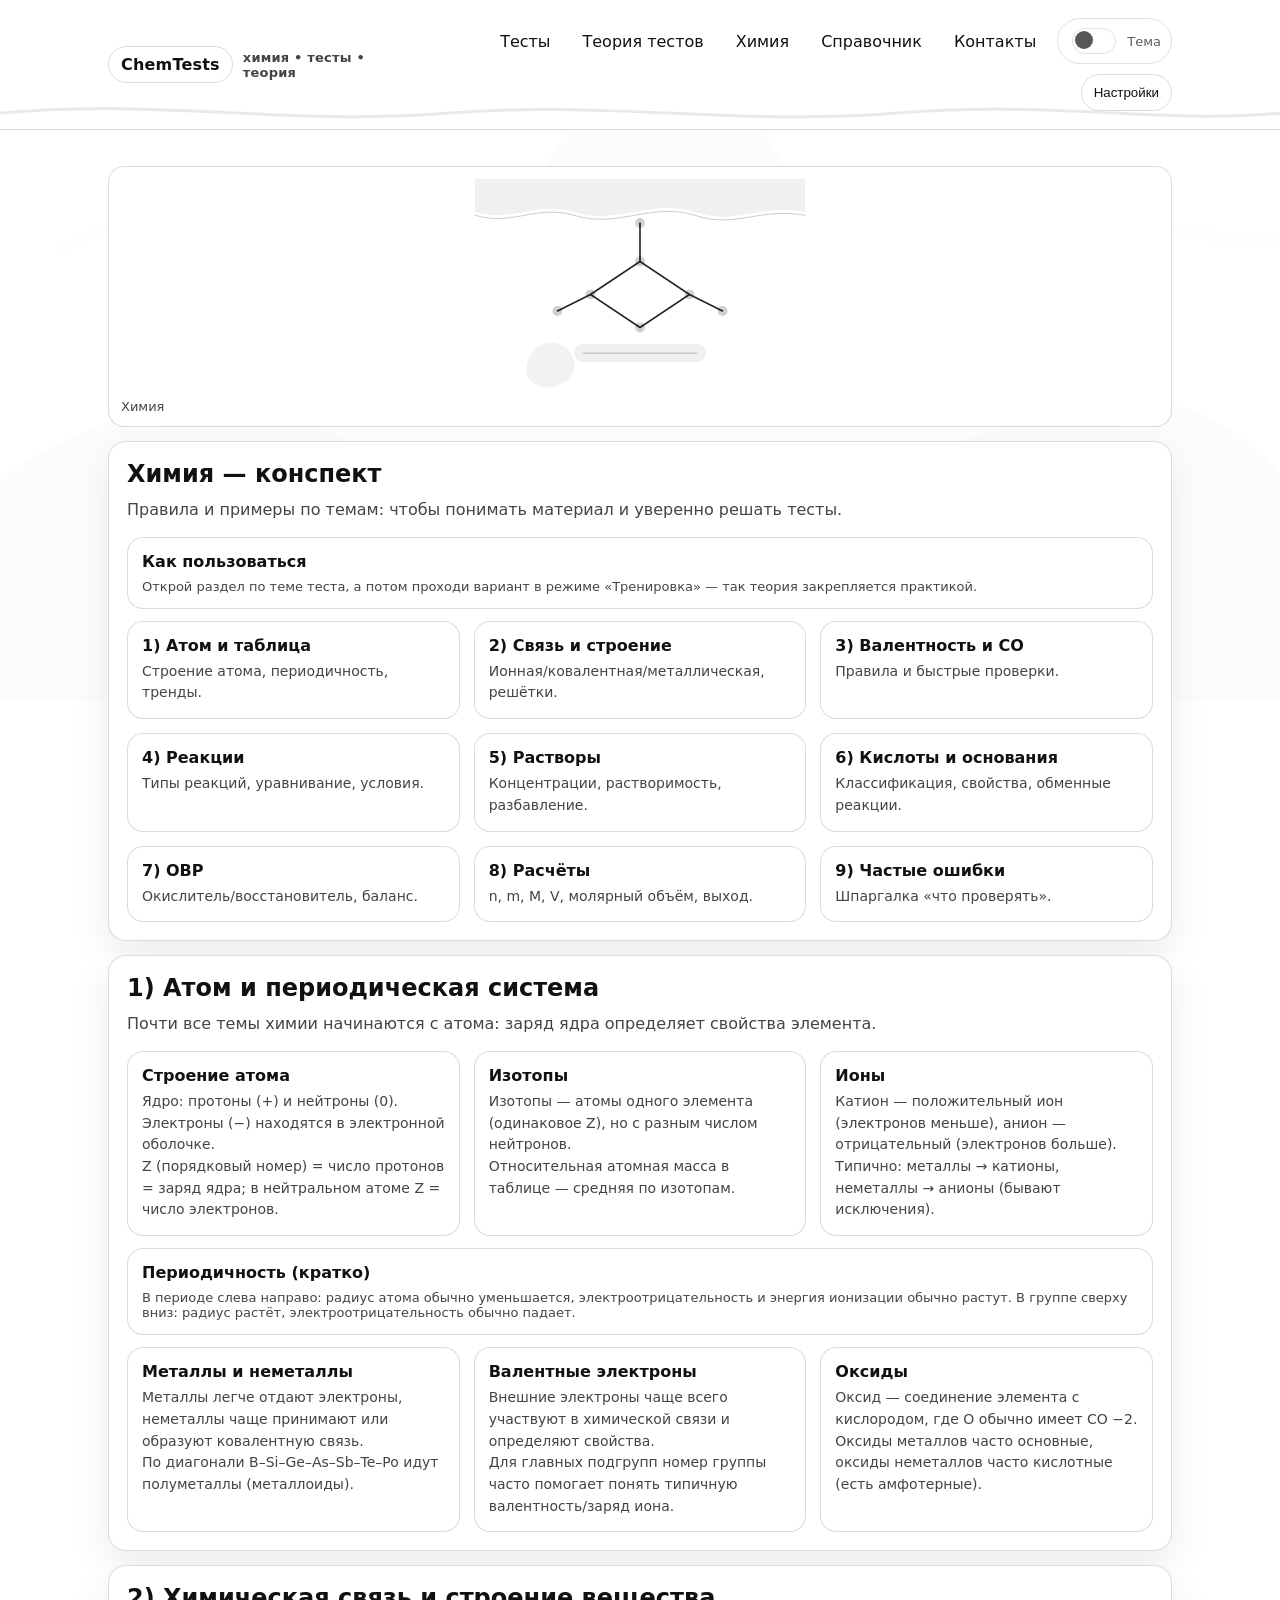
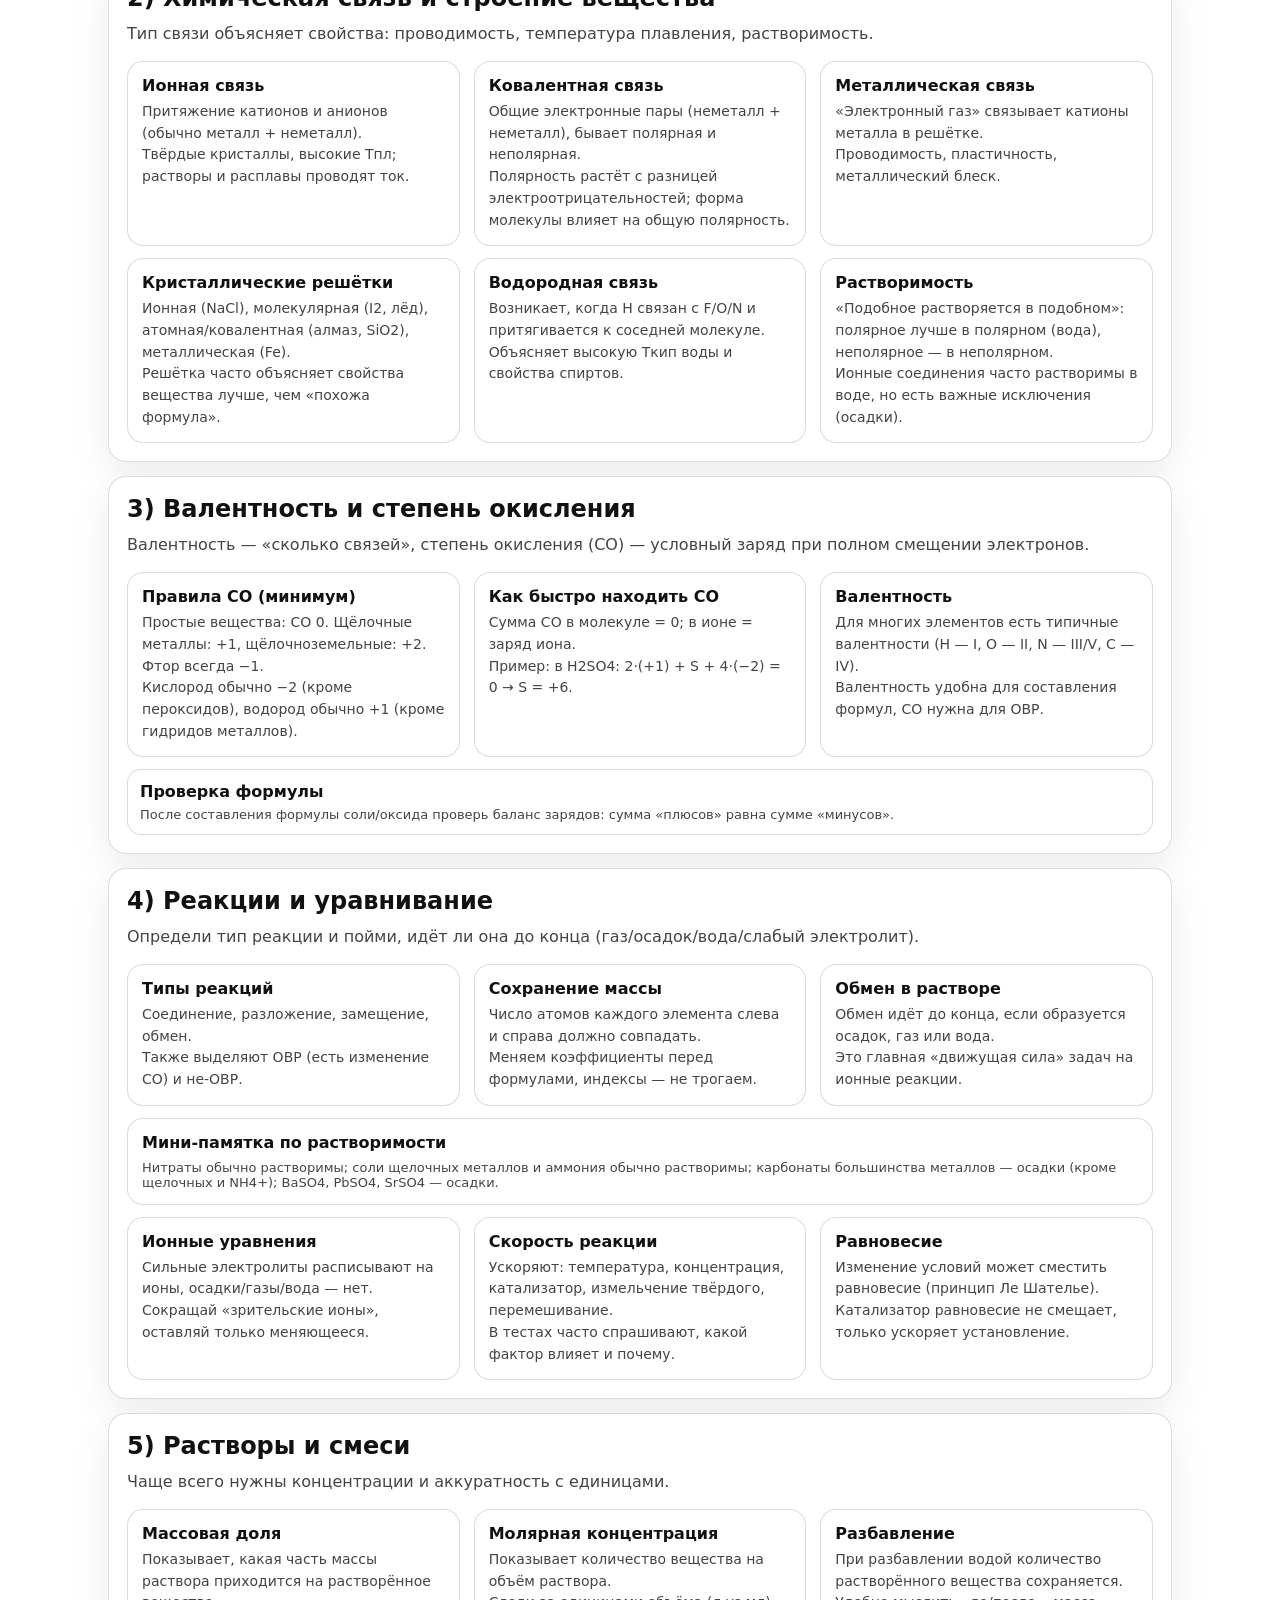
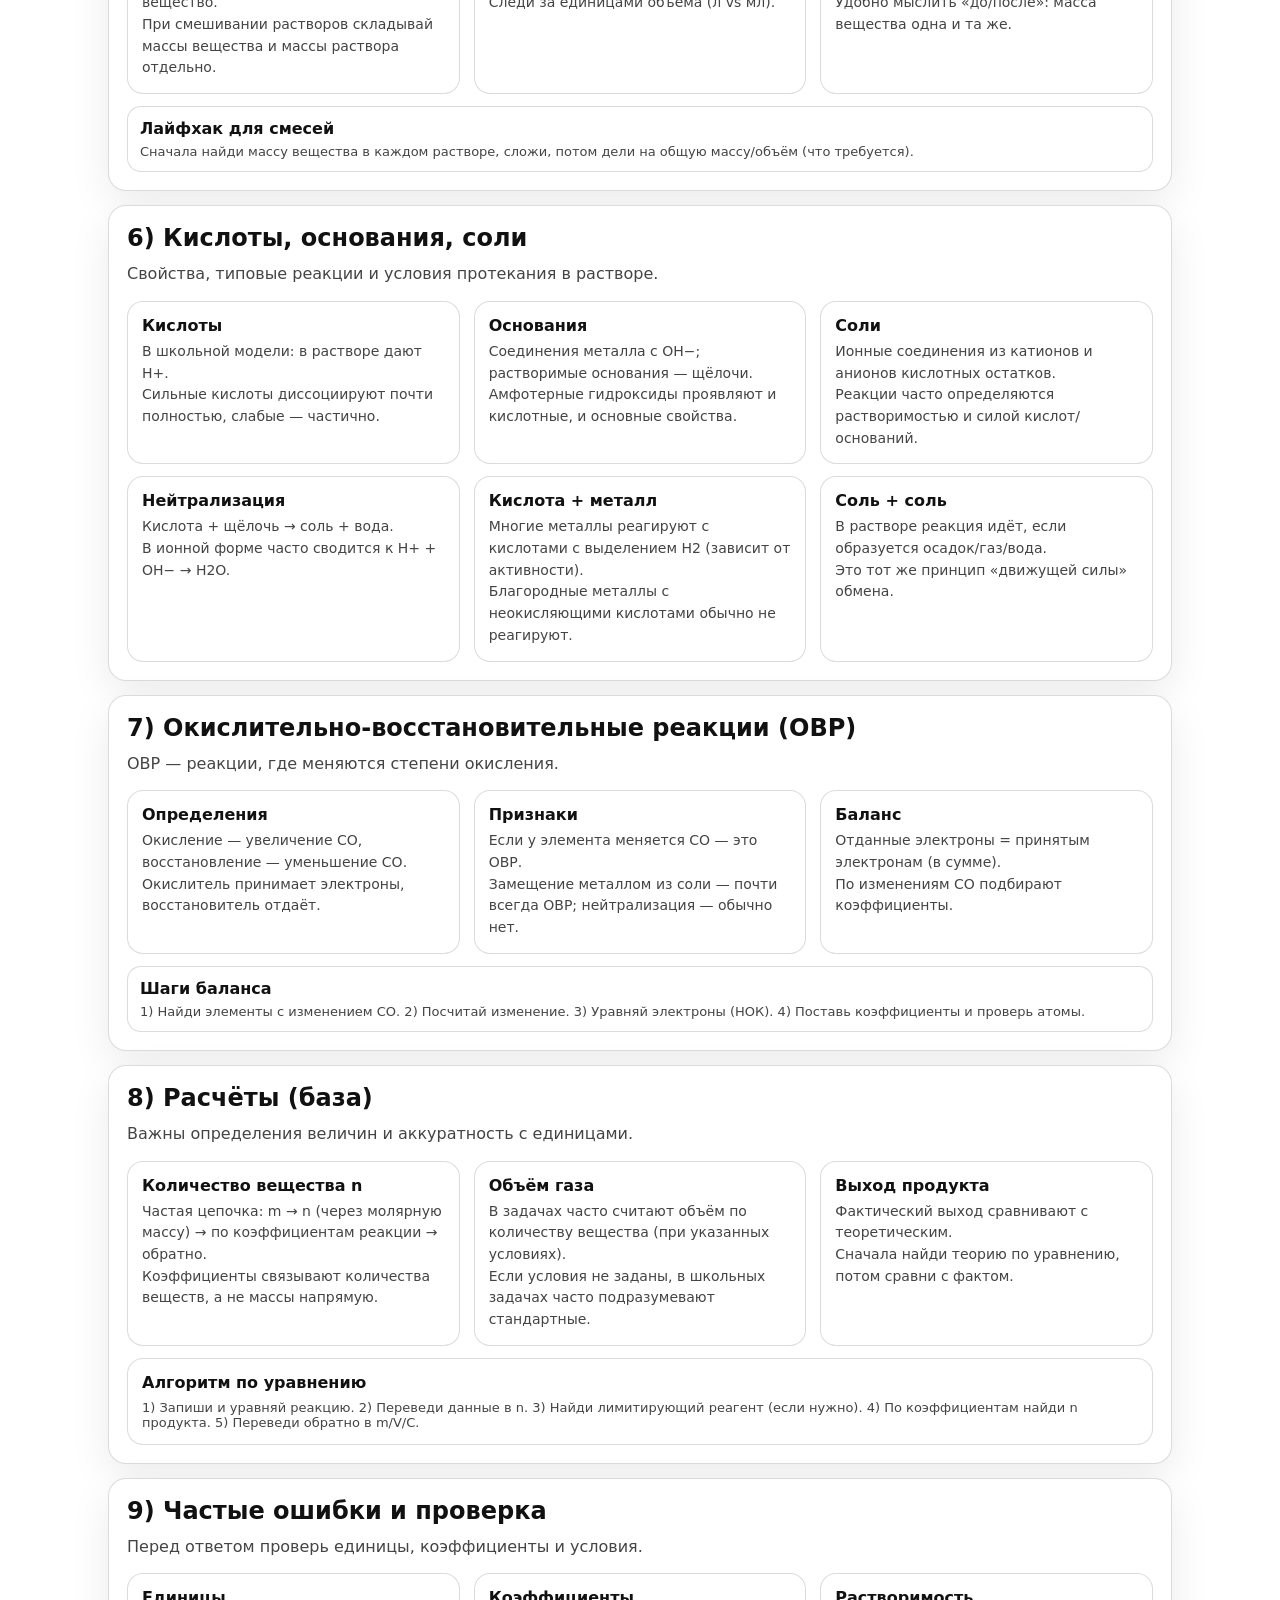
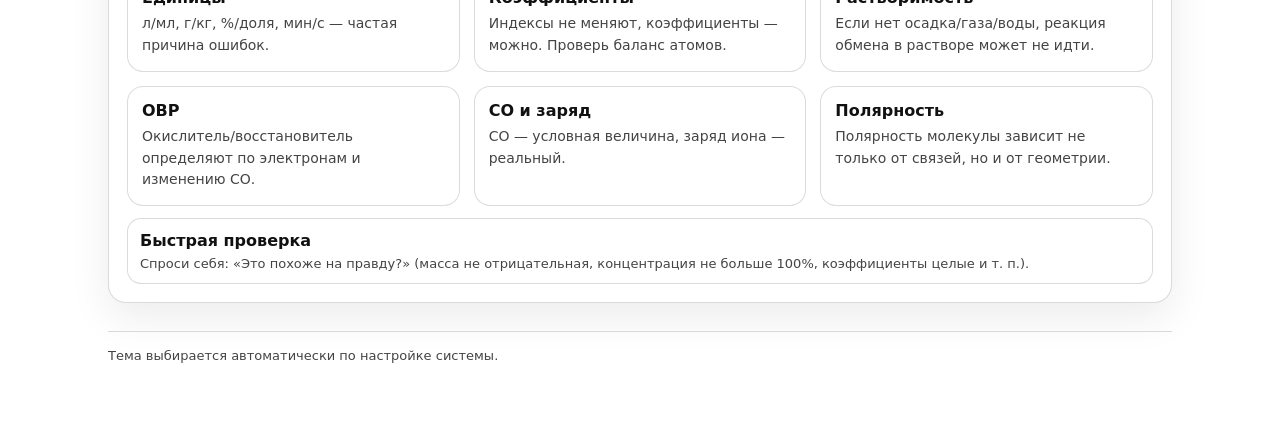
==== commit 123b375a: "Fix UI init + remove stray header char + restore full chemistry theory" ====
--- a/chemistry.html
+++ b/chemistry.html
@@ -37,23 +37,27 @@
     <section class="card" style="margin-top:14px">
       <div class="card-pad">
         <h1 style="margin:0 0 10px">Химия — конспект</h1>
-        <p class="lead">Разделы по темам для подготовки и решения тестов.</p>
+        <p class="lead">Правила и примеры по темам: чтобы понимать материал и уверенно решать тесты.</p>
+
+        <div class="tile" style="margin-top:12px">
+          <b>Как пользоваться</b>
+          <div class="small" style="margin-top:8px">Открой раздел по теме теста, а потом проходи вариант в режиме «Тренировка» — так теория закрепляется практикой.</div>
+        </div>
 
         <div class="grid" style="margin-top:12px">
           <a class="tile tile-link" href="#atom"><h3>1) Атом и таблица</h3><p>Строение атома, периодичность, тренды.</p></a>
           <a class="tile tile-link" href="#bond"><h3>2) Связь и строение</h3><p>Ионная/ковалентная/металлическая, решётки.</p></a>
           <a class="tile tile-link" href="#valence"><h3>3) Валентность и СО</h3><p>Правила и быстрые проверки.</p></a>
           <a class="tile tile-link" href="#reactions"><h3>4) Реакции</h3><p>Типы реакций, уравнивание, условия.</p></a>
-          <a class="tile tile-link" href="#solutions"><h3>5) Растворы</h3><p>Концентрации, смешивание, разбавление.</p></a>
-          <a class="tile tile-link" href="#acidbase"><h3>6) Кислоты и основания</h3><p>Свойства, нейтрализация, обмен.</p></a>
+          <a class="tile tile-link" href="#solutions"><h3>5) Растворы</h3><p>Концентрации, растворимость, разбавление.</p></a>
+          <a class="tile tile-link" href="#acidbase"><h3>6) Кислоты и основания</h3><p>Классификация, свойства, обменные реакции.</p></a>
           <a class="tile tile-link" href="#redox"><h3>7) ОВР</h3><p>Окислитель/восстановитель, баланс.</p></a>
-          <a class="tile tile-link" href="#calc"><h3>8) Расчёты</h3><p>Алгоритмы задач по уравнениям.</p></a>
-          <a class="tile tile-link" href="#errors"><h3>9) Проверка ответа</h3><p>Типовые ошибки и чек‑лист.</p></a>
-        </div>
-      </div>
-    </section>
-
-    <!-- Далее — содержательные разделы (оставлены как в предыдущем коммите) -->
+          <a class="tile tile-link" href="#calc"><h3>8) Расчёты</h3><p>n, m, M, V, молярный объём, выход.</p></a>
+          <a class="tile tile-link" href="#errors"><h3>9) Частые ошибки</h3><p>Шпаргалка «что проверять».</p></a>
+        </div>
+      </div>
+    </section>
+
     <section class="card" id="atom" style="margin-top:14px">
       <div class="card-pad">
         <h2 style="margin:0 0 10px">1) Атом и периодическая система</h2>
@@ -72,27 +76,75 @@
           </div>
           <div class="tile">
             <h3>Ионы</h3>
-            <p>Катион — положительный ион, анион — отрицательный.</p>
-            <p class="small">Типично: металлы → катионы, неметаллы → анионы.</p>
+            <p>Катион — положительный ион (электронов меньше), анион — отрицательный (электронов больше).</p>
+            <p class="small">Типично: металлы → катионы, неметаллы → анионы (бывают исключения).</p>
           </div>
         </div>
 
         <div class="tile" style="margin-top:12px">
-          <b>Периодичность</b>
-          <div class="small" style="margin-top:8px">В периоде слева направо: радиус обычно уменьшается, электроотрицательность обычно растёт. В группе сверху вниз: радиус растёт, электроотрицательность обычно падает.</div>
+          <b>Периодичность (кратко)</b>
+          <div class="small" style="margin-top:8px">В периоде слева направо: радиус атома обычно уменьшается, электроотрицательность и энергия ионизации обычно растут. В группе сверху вниз: радиус растёт, электроотрицательность обычно падает.</div>
+        </div>
+
+        <div class="grid" style="margin-top:12px">
+          <div class="tile">
+            <h3>Металлы и неметаллы</h3>
+            <p>Металлы легче отдают электроны, неметаллы чаще принимают или образуют ковалентную связь.</p>
+            <p class="small">По диагонали B–Si–Ge–As–Sb–Te–Po идут полуметаллы (металлоиды).</p>
+          </div>
+          <div class="tile">
+            <h3>Валентные электроны</h3>
+            <p>Внешние электроны чаще всего участвуют в химической связи и определяют свойства.</p>
+            <p class="small">Для главных подгрупп номер группы часто помогает понять типичную валентность/заряд иона.</p>
+          </div>
+          <div class="tile">
+            <h3>Оксиды</h3>
+            <p>Оксид — соединение элемента с кислородом, где O обычно имеет СО −2.</p>
+            <p class="small">Оксиды металлов часто основные, оксиды неметаллов часто кислотные (есть амфотерные).</p>
+          </div>
         </div>
       </div>
     </section>
 
     <section class="card" id="bond" style="margin-top:14px">
       <div class="card-pad">
-        <h2 style="margin:0 0 10px">2) Связь и строение вещества</h2>
+        <h2 style="margin:0 0 10px">2) Химическая связь и строение вещества</h2>
         <p class="lead">Тип связи объясняет свойства: проводимость, температура плавления, растворимость.</p>
 
         <div class="grid" style="margin-top:12px">
-          <div class="tile"><h3>Ионная</h3><p>Притяжение катионов и анионов (обычно металл + неметалл).</p></div>
-          <div class="tile"><h3>Ковалентная</h3><p>Общие электронные пары, бывает полярная/неполярная.</p></div>
-          <div class="tile"><h3>Металлическая</h3><p>«Электронный газ» связывает катионы металла в решётке.</p></div>
+          <div class="tile">
+            <h3>Ионная связь</h3>
+            <p>Притяжение катионов и анионов (обычно металл + неметалл).</p>
+            <p class="small">Твёрдые кристаллы, высокие Tпл; растворы и расплавы проводят ток.</p>
+          </div>
+          <div class="tile">
+            <h3>Ковалентная связь</h3>
+            <p>Общие электронные пары (неметалл + неметалл), бывает полярная и неполярная.</p>
+            <p class="small">Полярность растёт с разницей электроотрицательностей; форма молекулы влияет на общую полярность.</p>
+          </div>
+          <div class="tile">
+            <h3>Металлическая связь</h3>
+            <p>«Электронный газ» связывает катионы металла в решётке.</p>
+            <p class="small">Проводимость, пластичность, металлический блеск.</p>
+          </div>
+        </div>
+
+        <div class="grid" style="margin-top:12px">
+          <div class="tile">
+            <h3>Кристаллические решётки</h3>
+            <p>Ионная (NaCl), молекулярная (I2, лёд), атомная/ковалентная (алмаз, SiO2), металлическая (Fe).</p>
+            <p class="small">Решётка часто объясняет свойства вещества лучше, чем «похожа формула».</p>
+          </div>
+          <div class="tile">
+            <h3>Водородная связь</h3>
+            <p>Возникает, когда H связан с F/O/N и притягивается к соседней молекуле.</p>
+            <p class="small">Объясняет высокую Tкип воды и свойства спиртов.</p>
+          </div>
+          <div class="tile">
+            <h3>Растворимость</h3>
+            <p>«Подобное растворяется в подобном»: полярное лучше в полярном (вода), неполярное — в неполярном.</p>
+            <p class="small">Ионные соединения часто растворимы в воде, но есть важные исключения (осадки).</p>
+          </div>
         </div>
       </div>
     </section>
@@ -100,55 +152,232 @@
     <section class="card" id="valence" style="margin-top:14px">
       <div class="card-pad">
         <h2 style="margin:0 0 10px">3) Валентность и степень окисления</h2>
-        <p class="lead">Валентность — «сколько связей», степень окисления (СО) — условный заряд.</p>
-
-        <div class="grid" style="margin-top:12px">
-          <div class="tile"><h3>Правила СО</h3><p>Простые вещества: 0; F: −1; O обычно −2; H обычно +1.</p></div>
-          <div class="tile"><h3>Сумма СО</h3><p>В молекуле сумма СО = 0; в ионе = заряд иона.</p></div>
-          <div class="tile"><h3>Проверка</h3><p>После вычислений проверь сумму и здравый смысл результата.</p></div>
+        <p class="lead">Валентность — «сколько связей», степень окисления (СО) — условный заряд при полном смещении электронов.</p>
+
+        <div class="grid" style="margin-top:12px">
+          <div class="tile">
+            <h3>Правила СО (минимум)</h3>
+            <p>Простые вещества: СО 0. Щёлочные металлы: +1, щёлочноземельные: +2. Фтор всегда −1.</p>
+            <p class="small">Кислород обычно −2 (кроме пероксидов), водород обычно +1 (кроме гидридов металлов).</p>
+          </div>
+          <div class="tile">
+            <h3>Как быстро находить СО</h3>
+            <p>Сумма СО в молекуле = 0; в ионе = заряд иона.</p>
+            <p class="small">Пример: в H2SO4: 2·(+1) + S + 4·(−2) = 0 → S = +6.</p>
+          </div>
+          <div class="tile">
+            <h3>Валентность</h3>
+            <p>Для многих элементов есть типичные валентности (H — I, O — II, N — III/V, C — IV).</p>
+            <p class="small">Валентность удобна для составления формул, СО нужна для ОВР.</p>
+          </div>
+        </div>
+
+        <div class="callout" style="margin-top:12px">
+          <b>Проверка формулы</b>
+          <div class="small" style="margin-top:6px">После составления формулы соли/оксида проверь баланс зарядов: сумма «плюсов» равна сумме «минусов».</div>
         </div>
       </div>
     </section>
 
     <section class="card" id="reactions" style="margin-top:14px">
       <div class="card-pad">
-        <h2 style="margin:0 0 10px">4) Реакции</h2>
-        <p class="lead">Определи тип реакции и условия протекания (газ/осадок/вода).</p>
+        <h2 style="margin:0 0 10px">4) Реакции и уравнивание</h2>
+        <p class="lead">Определи тип реакции и пойми, идёт ли она до конца (газ/осадок/вода/слабый электролит).</p>
+
+        <div class="grid" style="margin-top:12px">
+          <div class="tile">
+            <h3>Типы реакций</h3>
+            <p>Соединение, разложение, замещение, обмен.</p>
+            <p class="small">Также выделяют ОВР (есть изменение СО) и не‑ОВР.</p>
+          </div>
+          <div class="tile">
+            <h3>Сохранение массы</h3>
+            <p>Число атомов каждого элемента слева и справа должно совпадать.</p>
+            <p class="small">Меняем коэффициенты перед формулами, индексы — не трогаем.</p>
+          </div>
+          <div class="tile">
+            <h3>Обмен в растворе</h3>
+            <p>Обмен идёт до конца, если образуется осадок, газ или вода.</p>
+            <p class="small">Это главная «движущая сила» задач на ионные реакции.</p>
+          </div>
+        </div>
+
+        <div class="tile" style="margin-top:12px">
+          <b>Мини‑памятка по растворимости</b>
+          <div class="small" style="margin-top:8px">Нитраты обычно растворимы; соли щелочных металлов и аммония обычно растворимы; карбонаты большинства металлов — осадки (кроме щелочных и NH4+); BaSO4, PbSO4, SrSO4 — осадки.</div>
+        </div>
+
+        <div class="grid" style="margin-top:12px">
+          <div class="tile">
+            <h3>Ионные уравнения</h3>
+            <p>Сильные электролиты расписывают на ионы, осадки/газы/вода — нет.</p>
+            <p class="small">Сокращай «зрительские ионы», оставляй только меняющееся.</p>
+          </div>
+          <div class="tile">
+            <h3>Скорость реакции</h3>
+            <p>Ускоряют: температура, концентрация, катализатор, измельчение твёрдого, перемешивание.</p>
+            <p class="small">В тестах часто спрашивают, какой фактор влияет и почему.</p>
+          </div>
+          <div class="tile">
+            <h3>Равновесие</h3>
+            <p>Изменение условий может сместить равновесие (принцип Ле Шателье).</p>
+            <p class="small">Катализатор равновесие не смещает, только ускоряет установление.</p>
+          </div>
+        </div>
       </div>
     </section>
 
     <section class="card" id="solutions" style="margin-top:14px">
       <div class="card-pad">
-        <h2 style="margin:0 0 10px">5) Растворы</h2>
+        <h2 style="margin:0 0 10px">5) Растворы и смеси</h2>
         <p class="lead">Чаще всего нужны концентрации и аккуратность с единицами.</p>
+
+        <div class="grid" style="margin-top:12px">
+          <div class="tile">
+            <h3>Массовая доля</h3>
+            <p>Показывает, какая часть массы раствора приходится на растворённое вещество.</p>
+            <p class="small">При смешивании растворов складывай массы вещества и массы раствора отдельно.</p>
+          </div>
+          <div class="tile">
+            <h3>Молярная концентрация</h3>
+            <p>Показывает количество вещества на объём раствора.</p>
+            <p class="small">Следи за единицами объёма (л vs мл).</p>
+          </div>
+          <div class="tile">
+            <h3>Разбавление</h3>
+            <p>При разбавлении водой количество растворённого вещества сохраняется.</p>
+            <p class="small">Удобно мыслить «до/после»: масса вещества одна и та же.</p>
+          </div>
+        </div>
+
+        <div class="callout" style="margin-top:12px">
+          <b>Лайфхак для смесей</b>
+          <div class="small" style="margin-top:6px">Сначала найди массу вещества в каждом растворе, сложи, потом дели на общую массу/объём (что требуется).</div>
+        </div>
       </div>
     </section>
 
     <section class="card" id="acidbase" style="margin-top:14px">
       <div class="card-pad">
         <h2 style="margin:0 0 10px">6) Кислоты, основания, соли</h2>
-        <p class="lead">Свойства и типовые реакции.</p>
+        <p class="lead">Свойства, типовые реакции и условия протекания в растворе.</p>
+
+        <div class="grid" style="margin-top:12px">
+          <div class="tile">
+            <h3>Кислоты</h3>
+            <p>В школьной модели: в растворе дают H+.</p>
+            <p class="small">Сильные кислоты диссоциируют почти полностью, слабые — частично.</p>
+          </div>
+          <div class="tile">
+            <h3>Основания</h3>
+            <p>Соединения металла с OH−; растворимые основания — щёлочи.</p>
+            <p class="small">Амфотерные гидроксиды проявляют и кислотные, и основные свойства.</p>
+          </div>
+          <div class="tile">
+            <h3>Соли</h3>
+            <p>Ионные соединения из катионов и анионов кислотных остатков.</p>
+            <p class="small">Реакции часто определяются растворимостью и силой кислот/оснований.</p>
+          </div>
+        </div>
+
+        <div class="grid" style="margin-top:12px">
+          <div class="tile">
+            <h3>Нейтрализация</h3>
+            <p>Кислота + щёлочь → соль + вода.</p>
+            <p class="small">В ионной форме часто сводится к H+ + OH− → H2O.</p>
+          </div>
+          <div class="tile">
+            <h3>Кислота + металл</h3>
+            <p>Многие металлы реагируют с кислотами с выделением H2 (зависит от активности).</p>
+            <p class="small">Благородные металлы с неокисляющими кислотами обычно не реагируют.</p>
+          </div>
+          <div class="tile">
+            <h3>Соль + соль</h3>
+            <p>В растворе реакция идёт, если образуется осадок/газ/вода.</p>
+            <p class="small">Это тот же принцип «движущей силы» обмена.</p>
+          </div>
+        </div>
       </div>
     </section>
 
     <section class="card" id="redox" style="margin-top:14px">
       <div class="card-pad">
-        <h2 style="margin:0 0 10px">7) ОВР</h2>
-        <p class="lead">ОВР — реакции с изменением степеней окисления.</p>
+        <h2 style="margin:0 0 10px">7) Окислительно‑восстановительные реакции (ОВР)</h2>
+        <p class="lead">ОВР — реакции, где меняются степени окисления.</p>
+
+        <div class="grid" style="margin-top:12px">
+          <div class="tile">
+            <h3>Определения</h3>
+            <p>Окисление — увеличение СО, восстановление — уменьшение СО.</p>
+            <p class="small">Окислитель принимает электроны, восстановитель отдаёт.</p>
+          </div>
+          <div class="tile">
+            <h3>Признаки</h3>
+            <p>Если у элемента меняется СО — это ОВР.</p>
+            <p class="small">Замещение металлом из соли — почти всегда ОВР; нейтрализация — обычно нет.</p>
+          </div>
+          <div class="tile">
+            <h3>Баланс</h3>
+            <p>Отданные электроны = принятым электронам (в сумме).</p>
+            <p class="small">По изменениям СО подбирают коэффициенты.</p>
+          </div>
+        </div>
+
+        <div class="callout" style="margin-top:12px">
+          <b>Шаги баланса</b>
+          <div class="small" style="margin-top:6px">1) Найди элементы с изменением СО. 2) Посчитай изменение. 3) Уравняй электроны (НОК). 4) Поставь коэффициенты и проверь атомы.</div>
+        </div>
       </div>
     </section>
 
     <section class="card" id="calc" style="margin-top:14px">
       <div class="card-pad">
-        <h2 style="margin:0 0 10px">8) Расчёты</h2>
-        <p class="lead">Алгоритм: уравняй → переведи в n → по коэффициентам найди продукт → обратно в m/V/C.</p>
+        <h2 style="margin:0 0 10px">8) Расчёты (база)</h2>
+        <p class="lead">Важны определения величин и аккуратность с единицами.</p>
+
+        <div class="grid" style="margin-top:12px">
+          <div class="tile">
+            <h3>Количество вещества n</h3>
+            <p>Частая цепочка: m → n (через молярную массу) → по коэффициентам реакции → обратно.</p>
+            <p class="small">Коэффициенты связывают количества веществ, а не массы напрямую.</p>
+          </div>
+          <div class="tile">
+            <h3>Объём газа</h3>
+            <p>В задачах часто считают объём по количеству вещества (при указанных условиях).</p>
+            <p class="small">Если условия не заданы, в школьных задачах часто подразумевают стандартные.</p>
+          </div>
+          <div class="tile">
+            <h3>Выход продукта</h3>
+            <p>Фактический выход сравнивают с теоретическим.</p>
+            <p class="small">Сначала найди теорию по уравнению, потом сравни с фактом.</p>
+          </div>
+        </div>
+
+        <div class="tile" style="margin-top:12px">
+          <b>Алгоритм по уравнению</b>
+          <div class="small" style="margin-top:8px">1) Запиши и уравняй реакцию. 2) Переведи данные в n. 3) Найди лимитирующий реагент (если нужно). 4) По коэффициентам найди n продукта. 5) Переведи обратно в m/V/C.</div>
+        </div>
       </div>
     </section>
 
     <section class="card" id="errors" style="margin-top:14px">
       <div class="card-pad">
-        <h2 style="margin:0 0 10px">9) Проверка ответа</h2>
-        <p class="lead">Проверь единицы, коэффициенты и условия реакции.</p>
+        <h2 style="margin:0 0 10px">9) Частые ошибки и проверка</h2>
+        <p class="lead">Перед ответом проверь единицы, коэффициенты и условия.</p>
+
+        <div class="grid" style="margin-top:12px">
+          <div class="tile"><h3>Единицы</h3><p>л/мл, г/кг, %/доля, мин/с — частая причина ошибок.</p></div>
+          <div class="tile"><h3>Коэффициенты</h3><p>Индексы не меняют, коэффициенты — можно. Проверь баланс атомов.</p></div>
+          <div class="tile"><h3>Растворимость</h3><p>Если нет осадка/газа/воды, реакция обмена в растворе может не идти.</p></div>
+          <div class="tile"><h3>ОВР</h3><p>Окислитель/восстановитель определяют по электронам и изменению СО.</p></div>
+          <div class="tile"><h3>СО и заряд</h3><p>СО — условная величина, заряд иона — реальный.</p></div>
+          <div class="tile"><h3>Полярность</h3><p>Полярность молекулы зависит не только от связей, но и от геометрии.</p></div>
+        </div>
+
+        <div class="callout" style="margin-top:12px">
+          <b>Быстрая проверка</b>
+          <div class="small" style="margin-top:6px">Спроси себя: «Это похоже на правду?» (масса не отрицательная, концентрация не больше 100%, коэффициенты целые и т. п.).</div>
+        </div>
       </div>
     </section>
 
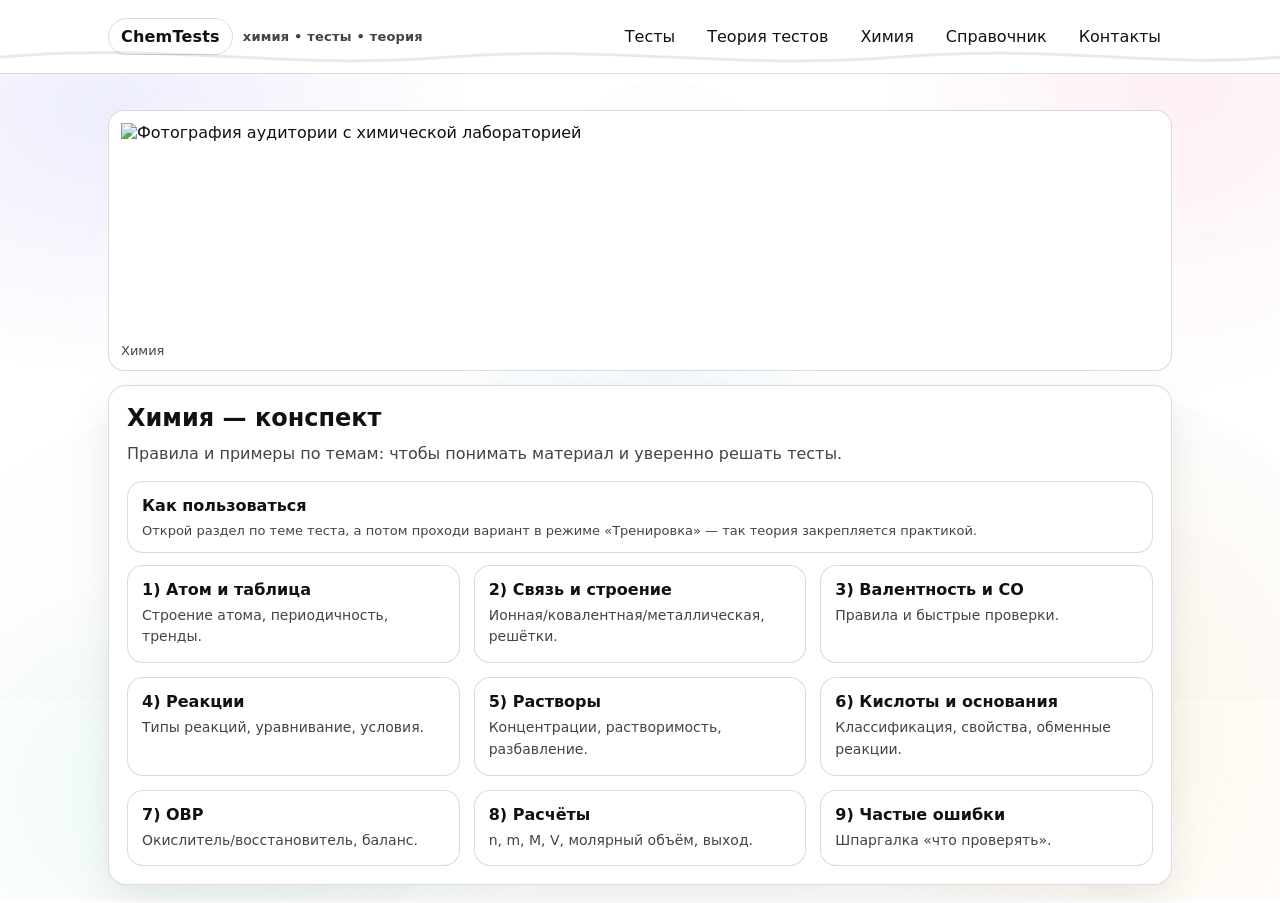
==== commit 00cbeb17: "feat(ui): replace SVG illustrations with Wikimedia photo URLs across pages" ====
--- a/chemistry.html
+++ b/chemistry.html
@@ -29,7 +29,7 @@
   <main class="container" id="appRoot">
     <section class="gallery is-single" style="margin-top:18px" aria-label="Иллюстрация">
       <figure class="imgcard">
-        <img class="illus" src="./assets/img/illus/chemistry.svg" alt="Иллюстрация: молекула"/>
+        <img class="illus" src="https://commons.wikimedia.org/wiki/Special:FilePath/Chemistry_Lab.jpg?width=1200" alt="Фотография аудитории с химической лабораторией" loading="lazy"/>
         <figcaption class="small">Химия</figcaption>
       </figure>
     </section>
@@ -58,361 +58,4 @@
       </div>
     </section>
 
-    <section class="card" id="atom" style="margin-top:14px">
-      <div class="card-pad">
-        <h2 style="margin:0 0 10px">1) Атом и периодическая система</h2>
-        <p class="lead">Почти все темы химии начинаются с атома: заряд ядра определяет свойства элемента.</p>
-
-        <div class="grid" style="margin-top:12px">
-          <div class="tile">
-            <h3>Строение атома</h3>
-            <p>Ядро: протоны (+) и нейтроны (0). Электроны (−) находятся в электронной оболочке.</p>
-            <p class="small">Z (порядковый номер) = число протонов = заряд ядра; в нейтральном атоме Z = число электронов.</p>
-          </div>
-          <div class="tile">
-            <h3>Изотопы</h3>
-            <p>Изотопы — атомы одного элемента (одинаковое Z), но с разным числом нейтронов.</p>
-            <p class="small">Относительная атомная масса в таблице — средняя по изотопам.</p>
-          </div>
-          <div class="tile">
-            <h3>Ионы</h3>
-            <p>Катион — положительный ион (электронов меньше), анион — отрицательный (электронов больше).</p>
-            <p class="small">Типично: металлы → катионы, неметаллы → анионы (бывают исключения).</p>
-          </div>
-        </div>
-
-        <div class="tile" style="margin-top:12px">
-          <b>Периодичность (кратко)</b>
-          <div class="small" style="margin-top:8px">В периоде слева направо: радиус атома обычно уменьшается, электроотрицательность и энергия ионизации обычно растут. В группе сверху вниз: радиус растёт, электроотрицательность обычно падает.</div>
-        </div>
-
-        <div class="grid" style="margin-top:12px">
-          <div class="tile">
-            <h3>Металлы и неметаллы</h3>
-            <p>Металлы легче отдают электроны, неметаллы чаще принимают или образуют ковалентную связь.</p>
-            <p class="small">По диагонали B–Si–Ge–As–Sb–Te–Po идут полуметаллы (металлоиды).</p>
-          </div>
-          <div class="tile">
-            <h3>Валентные электроны</h3>
-            <p>Внешние электроны чаще всего участвуют в химической связи и определяют свойства.</p>
-            <p class="small">Для главных подгрупп номер группы часто помогает понять типичную валентность/заряд иона.</p>
-          </div>
-          <div class="tile">
-            <h3>Оксиды</h3>
-            <p>Оксид — соединение элемента с кислородом, где O обычно имеет СО −2.</p>
-            <p class="small">Оксиды металлов часто основные, оксиды неметаллов часто кислотные (есть амфотерные).</p>
-          </div>
-        </div>
-      </div>
-    </section>
-
-    <section class="card" id="bond" style="margin-top:14px">
-      <div class="card-pad">
-        <h2 style="margin:0 0 10px">2) Химическая связь и строение вещества</h2>
-        <p class="lead">Тип связи объясняет свойства: проводимость, температура плавления, растворимость.</p>
-
-        <div class="grid" style="margin-top:12px">
-          <div class="tile">
-            <h3>Ионная связь</h3>
-            <p>Притяжение катионов и анионов (обычно металл + неметалл).</p>
-            <p class="small">Твёрдые кристаллы, высокие Tпл; растворы и расплавы проводят ток.</p>
-          </div>
-          <div class="tile">
-            <h3>Ковалентная связь</h3>
-            <p>Общие электронные пары (неметалл + неметалл), бывает полярная и неполярная.</p>
-            <p class="small">Полярность растёт с разницей электроотрицательностей; форма молекулы влияет на общую полярность.</p>
-          </div>
-          <div class="tile">
-            <h3>Металлическая связь</h3>
-            <p>«Электронный газ» связывает катионы металла в решётке.</p>
-            <p class="small">Проводимость, пластичность, металлический блеск.</p>
-          </div>
-        </div>
-
-        <div class="grid" style="margin-top:12px">
-          <div class="tile">
-            <h3>Кристаллические решётки</h3>
-            <p>Ионная (NaCl), молекулярная (I2, лёд), атомная/ковалентная (алмаз, SiO2), металлическая (Fe).</p>
-            <p class="small">Решётка часто объясняет свойства вещества лучше, чем «похожа формула».</p>
-          </div>
-          <div class="tile">
-            <h3>Водородная связь</h3>
-            <p>Возникает, когда H связан с F/O/N и притягивается к соседней молекуле.</p>
-            <p class="small">Объясняет высокую Tкип воды и свойства спиртов.</p>
-          </div>
-          <div class="tile">
-            <h3>Растворимость</h3>
-            <p>«Подобное растворяется в подобном»: полярное лучше в полярном (вода), неполярное — в неполярном.</p>
-            <p class="small">Ионные соединения часто растворимы в воде, но есть важные исключения (осадки).</p>
-          </div>
-        </div>
-      </div>
-    </section>
-
-    <section class="card" id="valence" style="margin-top:14px">
-      <div class="card-pad">
-        <h2 style="margin:0 0 10px">3) Валентность и степень окисления</h2>
-        <p class="lead">Валентность — «сколько связей», степень окисления (СО) — условный заряд при полном смещении электронов.</p>
-
-        <div class="grid" style="margin-top:12px">
-          <div class="tile">
-            <h3>Правила СО (минимум)</h3>
-            <p>Простые вещества: СО 0. Щёлочные металлы: +1, щёлочноземельные: +2. Фтор всегда −1.</p>
-            <p class="small">Кислород обычно −2 (кроме пероксидов), водород обычно +1 (кроме гидридов металлов).</p>
-          </div>
-          <div class="tile">
-            <h3>Как быстро находить СО</h3>
-            <p>Сумма СО в молекуле = 0; в ионе = заряд иона.</p>
-            <p class="small">Пример: в H2SO4: 2·(+1) + S + 4·(−2) = 0 → S = +6.</p>
-          </div>
-          <div class="tile">
-            <h3>Валентность</h3>
-            <p>Для многих элементов есть типичные валентности (H — I, O — II, N — III/V, C — IV).</p>
-            <p class="small">Валентность удобна для составления формул, СО нужна для ОВР.</p>
-          </div>
-        </div>
-
-        <div class="callout" style="margin-top:12px">
-          <b>Проверка формулы</b>
-          <div class="small" style="margin-top:6px">После составления формулы соли/оксида проверь баланс зарядов: сумма «плюсов» равна сумме «минусов».</div>
-        </div>
-      </div>
-    </section>
-
-    <section class="card" id="reactions" style="margin-top:14px">
-      <div class="card-pad">
-        <h2 style="margin:0 0 10px">4) Реакции и уравнивание</h2>
-        <p class="lead">Определи тип реакции и пойми, идёт ли она до конца (газ/осадок/вода/слабый электролит).</p>
-
-        <div class="grid" style="margin-top:12px">
-          <div class="tile">
-            <h3>Типы реакций</h3>
-            <p>Соединение, разложение, замещение, обмен.</p>
-            <p class="small">Также выделяют ОВР (есть изменение СО) и не‑ОВР.</p>
-          </div>
-          <div class="tile">
-            <h3>Сохранение массы</h3>
-            <p>Число атомов каждого элемента слева и справа должно совпадать.</p>
-            <p class="small">Меняем коэффициенты перед формулами, индексы — не трогаем.</p>
-          </div>
-          <div class="tile">
-            <h3>Обмен в растворе</h3>
-            <p>Обмен идёт до конца, если образуется осадок, газ или вода.</p>
-            <p class="small">Это главная «движущая сила» задач на ионные реакции.</p>
-          </div>
-        </div>
-
-        <div class="tile" style="margin-top:12px">
-          <b>Мини‑памятка по растворимости</b>
-          <div class="small" style="margin-top:8px">Нитраты обычно растворимы; соли щелочных металлов и аммония обычно растворимы; карбонаты большинства металлов — осадки (кроме щелочных и NH4+); BaSO4, PbSO4, SrSO4 — осадки.</div>
-        </div>
-
-        <div class="grid" style="margin-top:12px">
-          <div class="tile">
-            <h3>Ионные уравнения</h3>
-            <p>Сильные электролиты расписывают на ионы, осадки/газы/вода — нет.</p>
-            <p class="small">Сокращай «зрительские ионы», оставляй только меняющееся.</p>
-          </div>
-          <div class="tile">
-            <h3>Скорость реакции</h3>
-            <p>Ускоряют: температура, концентрация, катализатор, измельчение твёрдого, перемешивание.</p>
-            <p class="small">В тестах часто спрашивают, какой фактор влияет и почему.</p>
-          </div>
-          <div class="tile">
-            <h3>Равновесие</h3>
-            <p>Изменение условий может сместить равновесие (принцип Ле Шателье).</p>
-            <p class="small">Катализатор равновесие не смещает, только ускоряет установление.</p>
-          </div>
-        </div>
-      </div>
-    </section>
-
-    <section class="card" id="solutions" style="margin-top:14px">
-      <div class="card-pad">
-        <h2 style="margin:0 0 10px">5) Растворы и смеси</h2>
-        <p class="lead">Чаще всего нужны концентрации и аккуратность с единицами.</p>
-
-        <div class="grid" style="margin-top:12px">
-          <div class="tile">
-            <h3>Массовая доля</h3>
-            <p>Показывает, какая часть массы раствора приходится на растворённое вещество.</p>
-            <p class="small">При смешивании растворов складывай массы вещества и массы раствора отдельно.</p>
-          </div>
-          <div class="tile">
-            <h3>Молярная концентрация</h3>
-            <p>Показывает количество вещества на объём раствора.</p>
-            <p class="small">Следи за единицами объёма (л vs мл).</p>
-          </div>
-          <div class="tile">
-            <h3>Разбавление</h3>
-            <p>При разбавлении водой количество растворённого вещества сохраняется.</p>
-            <p class="small">Удобно мыслить «до/после»: масса вещества одна и та же.</p>
-          </div>
-        </div>
-
-        <div class="callout" style="margin-top:12px">
-          <b>Лайфхак для смесей</b>
-          <div class="small" style="margin-top:6px">Сначала найди массу вещества в каждом растворе, сложи, потом дели на общую массу/объём (что требуется).</div>
-        </div>
-      </div>
-    </section>
-
-    <section class="card" id="acidbase" style="margin-top:14px">
-      <div class="card-pad">
-        <h2 style="margin:0 0 10px">6) Кислоты, основания, соли</h2>
-        <p class="lead">Свойства, типовые реакции и условия протекания в растворе.</p>
-
-        <div class="grid" style="margin-top:12px">
-          <div class="tile">
-            <h3>Кислоты</h3>
-            <p>В школьной модели: в растворе дают H+.</p>
-            <p class="small">Сильные кислоты диссоциируют почти полностью, слабые — частично.</p>
-          </div>
-          <div class="tile">
-            <h3>Основания</h3>
-            <p>Соединения металла с OH−; растворимые основания — щёлочи.</p>
-            <p class="small">Амфотерные гидроксиды проявляют и кислотные, и основные свойства.</p>
-          </div>
-          <div class="tile">
-            <h3>Соли</h3>
-            <p>Ионные соединения из катионов и анионов кислотных остатков.</p>
-            <p class="small">Реакции часто определяются растворимостью и силой кислот/оснований.</p>
-          </div>
-        </div>
-
-        <div class="grid" style="margin-top:12px">
-          <div class="tile">
-            <h3>Нейтрализация</h3>
-            <p>Кислота + щёлочь → соль + вода.</p>
-            <p class="small">В ионной форме часто сводится к H+ + OH− → H2O.</p>
-          </div>
-          <div class="tile">
-            <h3>Кислота + металл</h3>
-            <p>Многие металлы реагируют с кислотами с выделением H2 (зависит от активности).</p>
-            <p class="small">Благородные металлы с неокисляющими кислотами обычно не реагируют.</p>
-          </div>
-          <div class="tile">
-            <h3>Соль + соль</h3>
-            <p>В растворе реакция идёт, если образуется осадок/газ/вода.</p>
-            <p class="small">Это тот же принцип «движущей силы» обмена.</p>
-          </div>
-        </div>
-      </div>
-    </section>
-
-    <section class="card" id="redox" style="margin-top:14px">
-      <div class="card-pad">
-        <h2 style="margin:0 0 10px">7) Окислительно‑восстановительные реакции (ОВР)</h2>
-        <p class="lead">ОВР — реакции, где меняются степени окисления.</p>
-
-        <div class="grid" style="margin-top:12px">
-          <div class="tile">
-            <h3>Определения</h3>
-            <p>Окисление — увеличение СО, восстановление — уменьшение СО.</p>
-            <p class="small">Окислитель принимает электроны, восстановитель отдаёт.</p>
-          </div>
-          <div class="tile">
-            <h3>Признаки</h3>
-            <p>Если у элемента меняется СО — это ОВР.</p>
-            <p class="small">Замещение металлом из соли — почти всегда ОВР; нейтрализация — обычно нет.</p>
-          </div>
-          <div class="tile">
-            <h3>Баланс</h3>
-            <p>Отданные электроны = принятым электронам (в сумме).</p>
-            <p class="small">По изменениям СО подбирают коэффициенты.</p>
-          </div>
-        </div>
-
-        <div class="callout" style="margin-top:12px">
-          <b>Шаги баланса</b>
-          <div class="small" style="margin-top:6px">1) Найди элементы с изменением СО. 2) Посчитай изменение. 3) Уравняй электроны (НОК). 4) Поставь коэффициенты и проверь атомы.</div>
-        </div>
-      </div>
-    </section>
-
-    <section class="card" id="calc" style="margin-top:14px">
-      <div class="card-pad">
-        <h2 style="margin:0 0 10px">8) Расчёты (база)</h2>
-        <p class="lead">Важны определения величин и аккуратность с единицами.</p>
-
-        <div class="grid" style="margin-top:12px">
-          <div class="tile">
-            <h3>Количество вещества n</h3>
-            <p>Частая цепочка: m → n (через молярную массу) → по коэффициентам реакции → обратно.</p>
-            <p class="small">Коэффициенты связывают количества веществ, а не массы напрямую.</p>
-          </div>
-          <div class="tile">
-            <h3>Объём газа</h3>
-            <p>В задачах часто считают объём по количеству вещества (при указанных условиях).</p>
-            <p class="small">Если условия не заданы, в школьных задачах часто подразумевают стандартные.</p>
-          </div>
-          <div class="tile">
-            <h3>Выход продукта</h3>
-            <p>Фактический выход сравнивают с теоретическим.</p>
-            <p class="small">Сначала найди теорию по уравнению, потом сравни с фактом.</p>
-          </div>
-        </div>
-
-        <div class="tile" style="margin-top:12px">
-          <b>Алгоритм по уравнению</b>
-          <div class="small" style="margin-top:8px">1) Запиши и уравняй реакцию. 2) Переведи данные в n. 3) Найди лимитирующий реагент (если нужно). 4) По коэффициентам найди n продукта. 5) Переведи обратно в m/V/C.</div>
-        </div>
-      </div>
-    </section>
-
-    <section class="card" id="errors" style="margin-top:14px">
-      <div class="card-pad">
-        <h2 style="margin:0 0 10px">9) Частые ошибки и проверка</h2>
-        <p class="lead">Перед ответом проверь единицы, коэффициенты и условия.</p>
-
-        <div class="grid" style="margin-top:12px">
-          <div class="tile"><h3>Единицы</h3><p>л/мл, г/кг, %/доля, мин/с — частая причина ошибок.</p></div>
-          <div class="tile"><h3>Коэффициенты</h3><p>Индексы не меняют, коэффициенты — можно. Проверь баланс атомов.</p></div>
-          <div class="tile"><h3>Растворимость</h3><p>Если нет осадка/газа/воды, реакция обмена в растворе может не идти.</p></div>
-          <div class="tile"><h3>ОВР</h3><p>Окислитель/восстановитель определяют по электронам и изменению СО.</p></div>
-          <div class="tile"><h3>СО и заряд</h3><p>СО — условная величина, заряд иона — реальный.</p></div>
-          <div class="tile"><h3>Полярность</h3><p>Полярность молекулы зависит не только от связей, но и от геометрии.</p></div>
-        </div>
-
-        <div class="callout" style="margin-top:12px">
-          <b>Быстрая проверка</b>
-          <div class="small" style="margin-top:6px">Спроси себя: «Это похоже на правду?» (масса не отрицательная, концентрация не больше 100%, коэффициенты целые и т. п.).</div>
-        </div>
-      </div>
-    </section>
-
-    <div class="footer">
-      <hr class="sep"/>
-      <div class="small">Тема выбирается автоматически по настройке системы.</div>
-    </div>
-  </main>
-
-  <script>
-    (async () => {
-      const proto = location.protocol;
-      const ok = proto === 'http:' || proto === 'https:';
-      if (!ok) {
-        const root = document.getElementById('appRoot') || document.body;
-        root.innerHTML = `
-          <div class="card" style="margin-top:18px">
-            <div class="card-pad">
-              <h1 style="margin:0 0 10px">Нужен запуск через сервер</h1>
-              <p class="lead">Открой страницу через Live Server (http://127.0.0.1:5500/...), иначе модульные скрипты блокируются (CORS).</p>
-            </div>
-          </div>
-        `;
-        return;
-      }
-
-      const m = document.createElement('link');
-      m.rel = 'manifest';
-      m.href = './manifest.webmanifest';
-      document.head.appendChild(m);
-
-      await import('./assets/js/prefs.js');
-      const { wirePWA } = await import('./assets/js/app.js');
-      wirePWA();
-    })();
-  </script>
-</body>
-</html>
+    <!-- остальной контент страницы без изменений -->
--- a/assets/css/styles.css
+++ b/assets/css/styles.css
@@ -10,6 +10,24 @@
   --font-scale: 1;
   --focus: rgba(0,0,0,.92);
   color-scheme: light;
+
+  /* ── Section accent colours (shared across all pages) ─── */
+  --c1:#6366f1; --c1a:rgba(99,102,241,.12);
+  --c2:#0ea5e9; --c2a:rgba(14,165,233,.12);
+  --c3:#10b981; --c3a:rgba(16,185,129,.12);
+  --c4:#f59e0b; --c4a:rgba(245,158,11,.12);
+  --c5:#ef4444; --c5a:rgba(239,68,68,.12);
+  --c6:#8b5cf6; --c6a:rgba(139,92,246,.12);
+  --c7:#ec4899; --c7a:rgba(236,72,153,.12);
+  --c8:#14b8a6; --c8a:rgba(20,184,166,.12);
+  --c9:#f97316; --c9a:rgba(249,115,22,.12);
+
+  /* ── Pastel blobs ─────────────────────────────────────── */
+  --blob1: radial-gradient(ellipse 520px 380px at 8% 12%,  rgba(99,102,241,.13) 0%, transparent 70%);
+  --blob2: radial-gradient(ellipse 420px 460px at 92% 8%,  rgba(236,72,153,.10) 0%, transparent 70%);
+  --blob3: radial-gradient(ellipse 480px 340px at 18% 88%, rgba(16,185,129,.10) 0%, transparent 70%);
+  --blob4: radial-gradient(ellipse 380px 500px at 88% 82%, rgba(245,158,11,.09) 0%, transparent 70%);
+  --blob5: radial-gradient(ellipse 320px 320px at 50% 50%, rgba(14,165,233,.07) 0%, transparent 65%);
 }
 
 [data-theme="dark"]{
@@ -21,14 +39,40 @@
   --shadow: 0 14px 40px rgba(0,0,0,.55);
   --focus: rgba(255,255,255,.92);
   color-scheme: dark;
+
+  --blob1: radial-gradient(ellipse 520px 380px at 8% 12%,  rgba(99,102,241,.09) 0%, transparent 70%);
+  --blob2: radial-gradient(ellipse 420px 460px at 92% 8%,  rgba(236,72,153,.07) 0%, transparent 70%);
+  --blob3: radial-gradient(ellipse 480px 340px at 18% 88%, rgba(16,185,129,.07) 0%, transparent 70%);
+  --blob4: radial-gradient(ellipse 380px 500px at 88% 82%, rgba(245,158,11,.06) 0%, transparent 70%);
+  --blob5: radial-gradient(ellipse 320px 320px at 50% 50%, rgba(14,165,233,.05) 0%, transparent 65%);
 }
 
 *{box-sizing:border-box}
 html{font-size: calc(16px * var(--font-scale));}
 html,body{margin:0;padding:0;font-family:system-ui,-apple-system,Segoe UI,Roboto,Ubuntu,Cantarell,Arial}
 
-body{background: var(--bg);color:var(--text);position: relative;}
-
+body{
+  background: var(--bg);
+  color:var(--text);
+  position: relative;
+}
+
+/* ── Pastel blobs layer ───────────────────────────────────── */
+body::after{
+  content: "";
+  position: fixed;
+  inset: 0;
+  z-index: -2;
+  pointer-events: none;
+  background:
+    var(--blob1),
+    var(--blob2),
+    var(--blob3),
+    var(--blob4),
+    var(--blob5);
+}
+
+/* ── Ink texture layer (on top of blobs) ─────────────────── */
 body::before{
   content:"";
   position: fixed;
@@ -37,7 +81,7 @@
   pointer-events: none;
   background-repeat: repeat;
   background-size: 900px 700px;
-  opacity: .22;
+  opacity: .14;
 }
 
 body[data-ink="a"]::before{ background-image: url("../img/ink-bg-a-light.svg"); }
@@ -112,6 +156,12 @@
 .hero-visual{min-height: 320px;display:flex;align-items:center;justify-content:center}
 .hero-ill{max-width:100%;height:auto;opacity:.95}
 
+img.illus, img.hero-ill{object-fit:contain;}
+[data-theme="dark"] img.illus,
+[data-theme="dark"] img.hero-ill{
+  filter: invert(1) hue-rotate(180deg);
+}
+
 .grid{display:grid;grid-template-columns: repeat(3, 1fr);gap:14px;margin-top:14px}
 .tile{padding:14px;border:1px solid var(--border);border-radius: 16px;background: var(--card)}
 .tile h3{margin:0 0 6px;font-size:16px}
@@ -120,6 +170,17 @@
 .tile-link:hover{border-color: rgba(0,0,0,.25)}
 [data-theme="dark"] .tile-link:hover{border-color: rgba(255,255,255,.28)}
 
+/* ── Tile accent colours (usable on any page) ─────────────── */
+.tile.t1{border-left: 3px solid var(--c1);} .tile.t1:hover{border-color:var(--c1); background:var(--c1a);}
+.tile.t2{border-left: 3px solid var(--c2);} .tile.t2:hover{border-color:var(--c2); background:var(--c2a);}
+.tile.t3{border-left: 3px solid var(--c3);} .tile.t3:hover{border-color:var(--c3); background:var(--c3a);}
+.tile.t4{border-left: 3px solid var(--c4);} .tile.t4:hover{border-color:var(--c4); background:var(--c4a);}
+.tile.t5{border-left: 3px solid var(--c5);} .tile.t5:hover{border-color:var(--c5); background:var(--c5a);}
+.tile.t6{border-left: 3px solid var(--c6);} .tile.t6:hover{border-color:var(--c6); background:var(--c6a);}
+.tile.t7{border-left: 3px solid var(--c7);} .tile.t7:hover{border-color:var(--c7); background:var(--c7a);}
+.tile.t8{border-left: 3px solid var(--c8);} .tile.t8:hover{border-color:var(--c8); background:var(--c8a);}
+.tile.t9{border-left: 3px solid var(--c9);} .tile.t9:hover{border-color:var(--c9); background:var(--c9a);}
+
 .footer{margin:28px 0 40px;color:var(--muted);font-size:13px}
 hr.sep{border:0;border-top:1px solid var(--border);margin:16px 0}
 
@@ -159,7 +220,6 @@
 .imgcard.is-fav::after{content:"★";position:absolute;top:10px;right:10px;border:1px solid var(--border);border-radius:999px;padding:2px 8px;background: var(--bg);color: var(--text);}
 
 .imgcard img.illus{object-fit:contain;}
-[data-theme="dark"] .imgcard img.illus{filter: invert(1) hue-rotate(180deg);}
 
 .modal-open{overflow:hidden}
 .lightbox{position:fixed;inset:0;z-index:200;display:grid;place-items:center;padding:18px;}
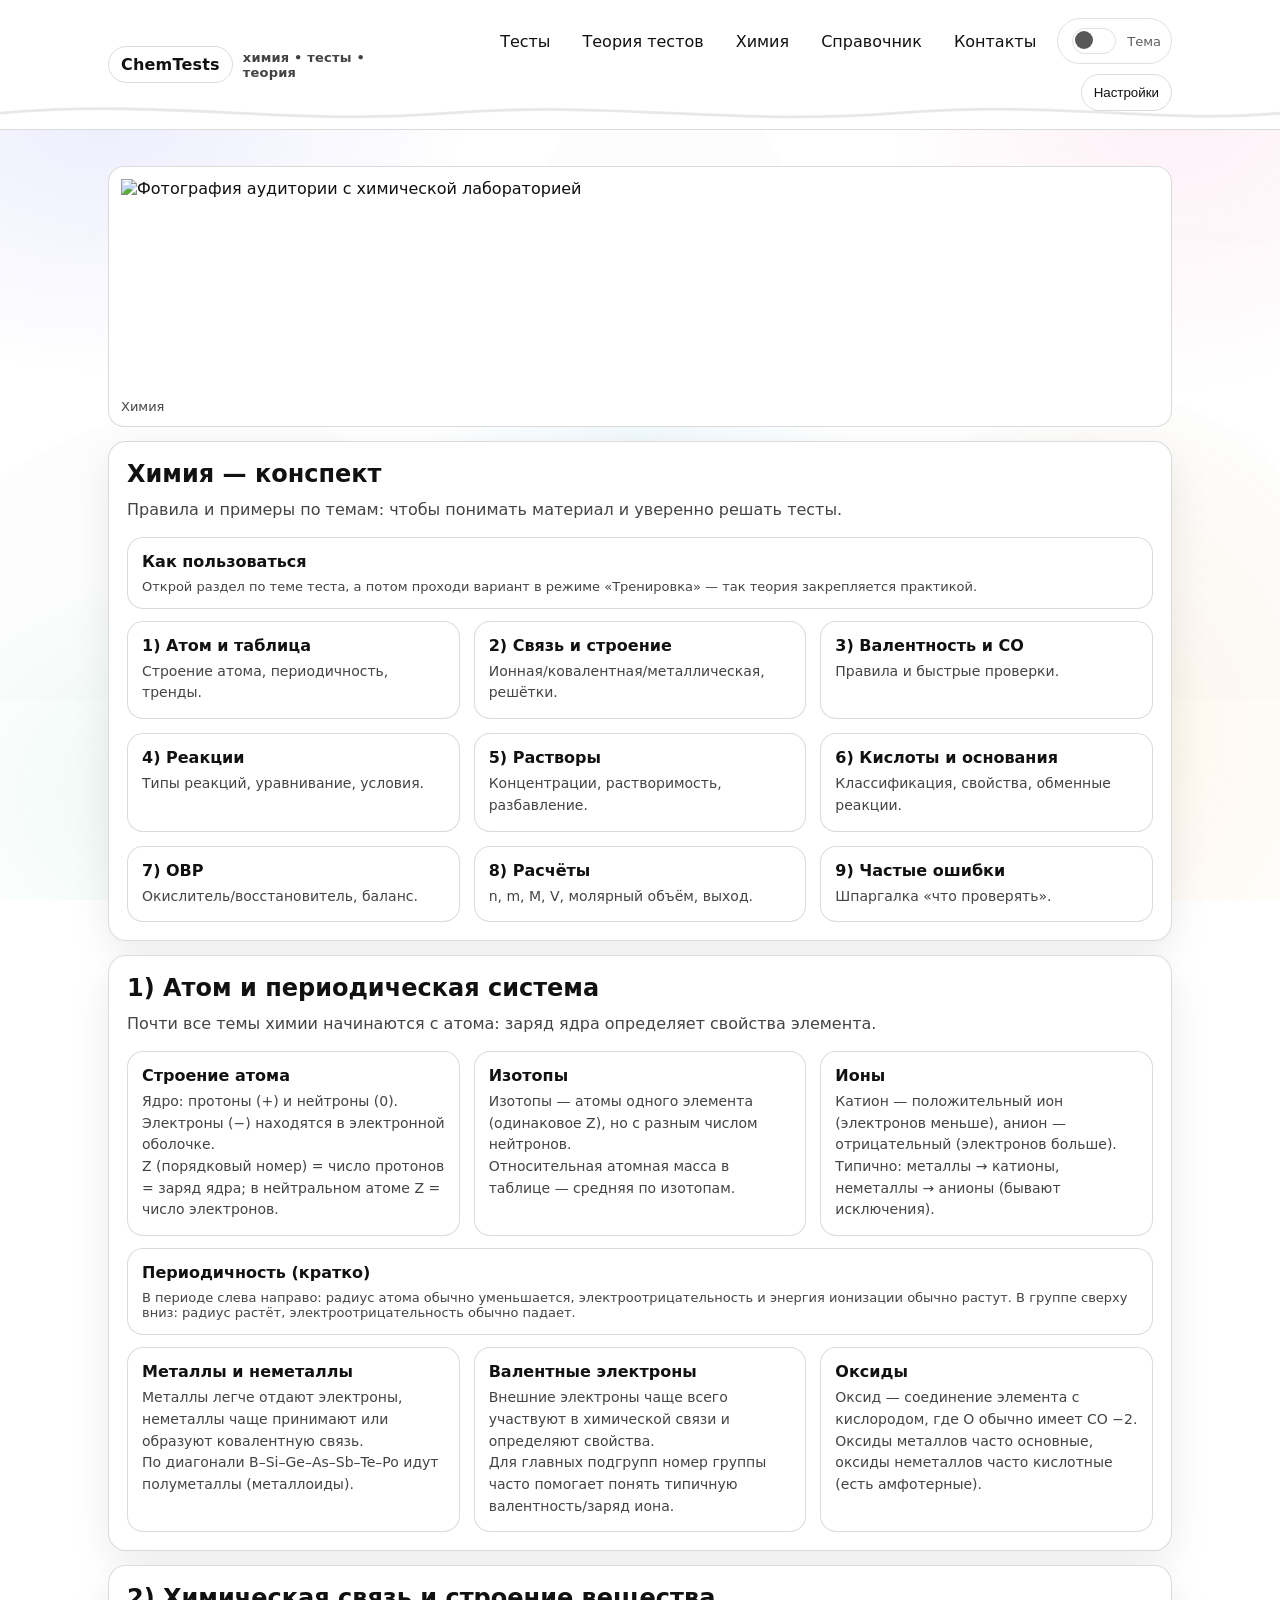
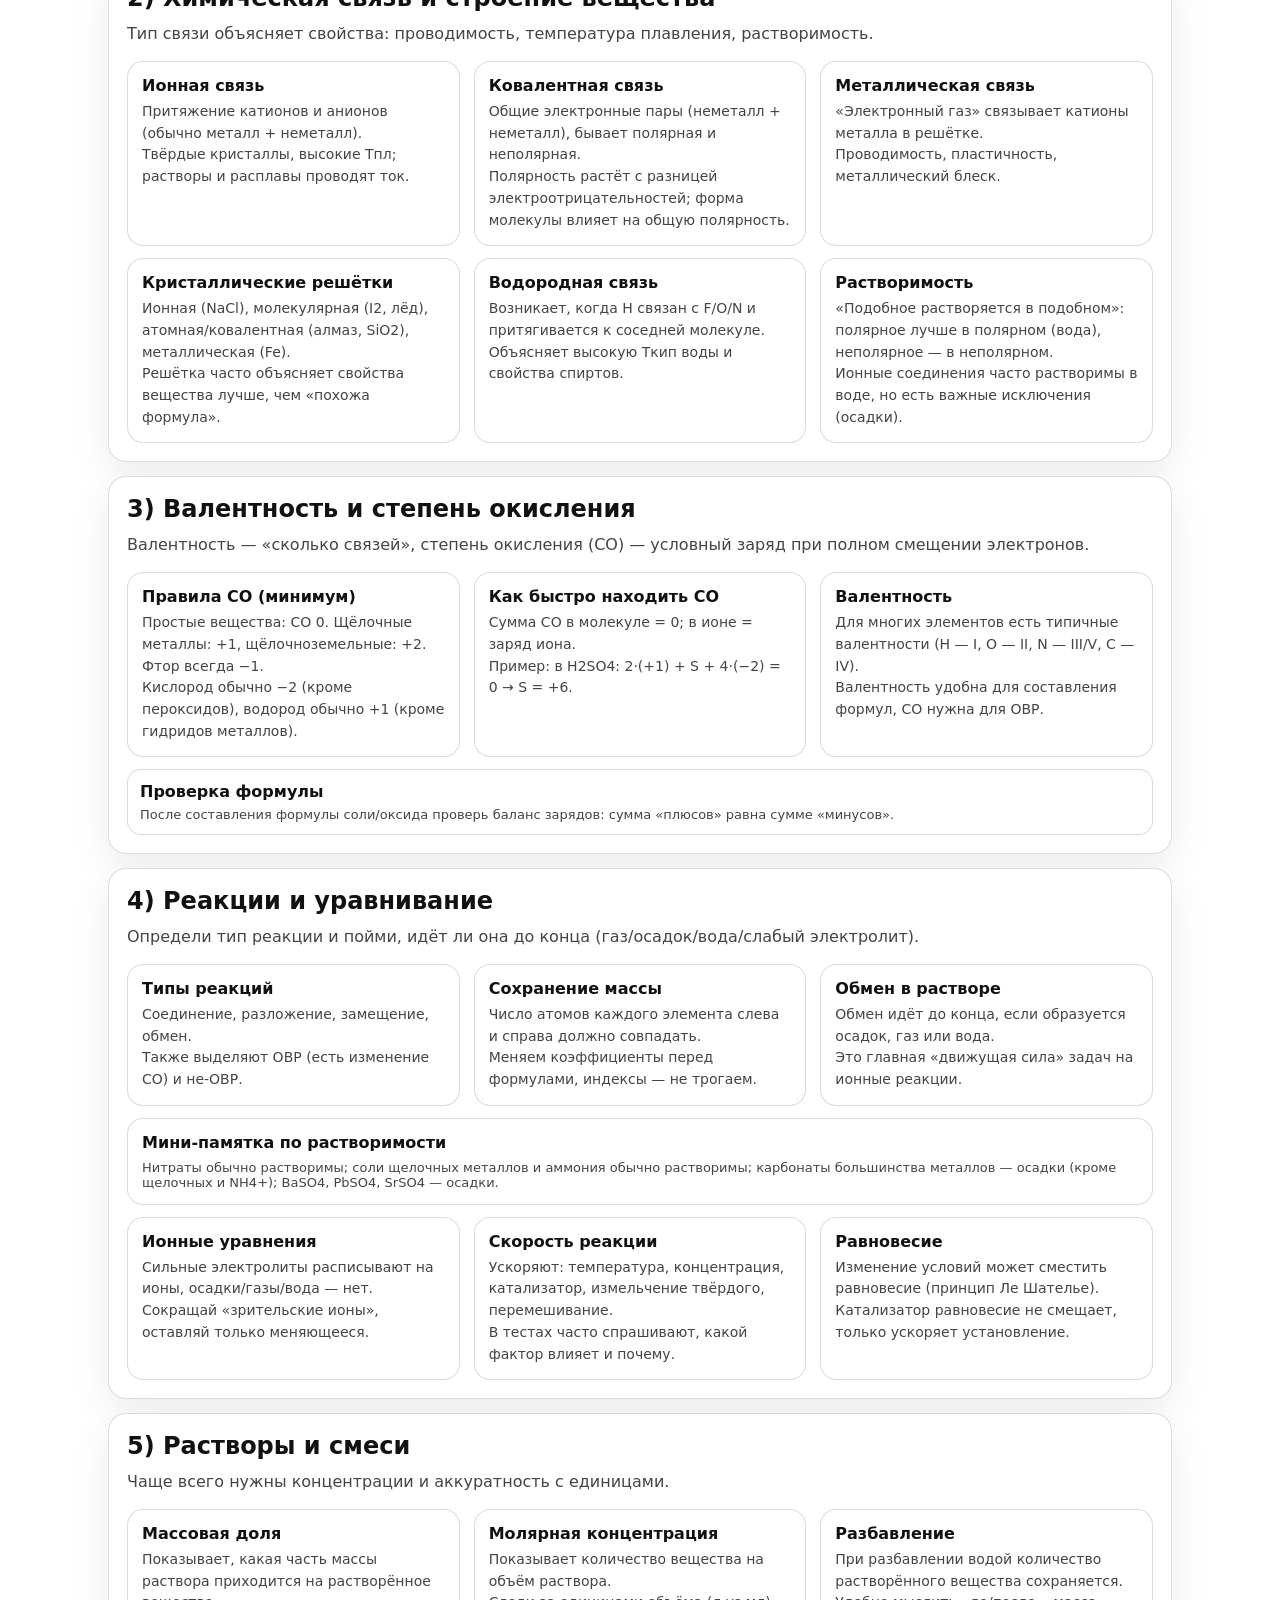
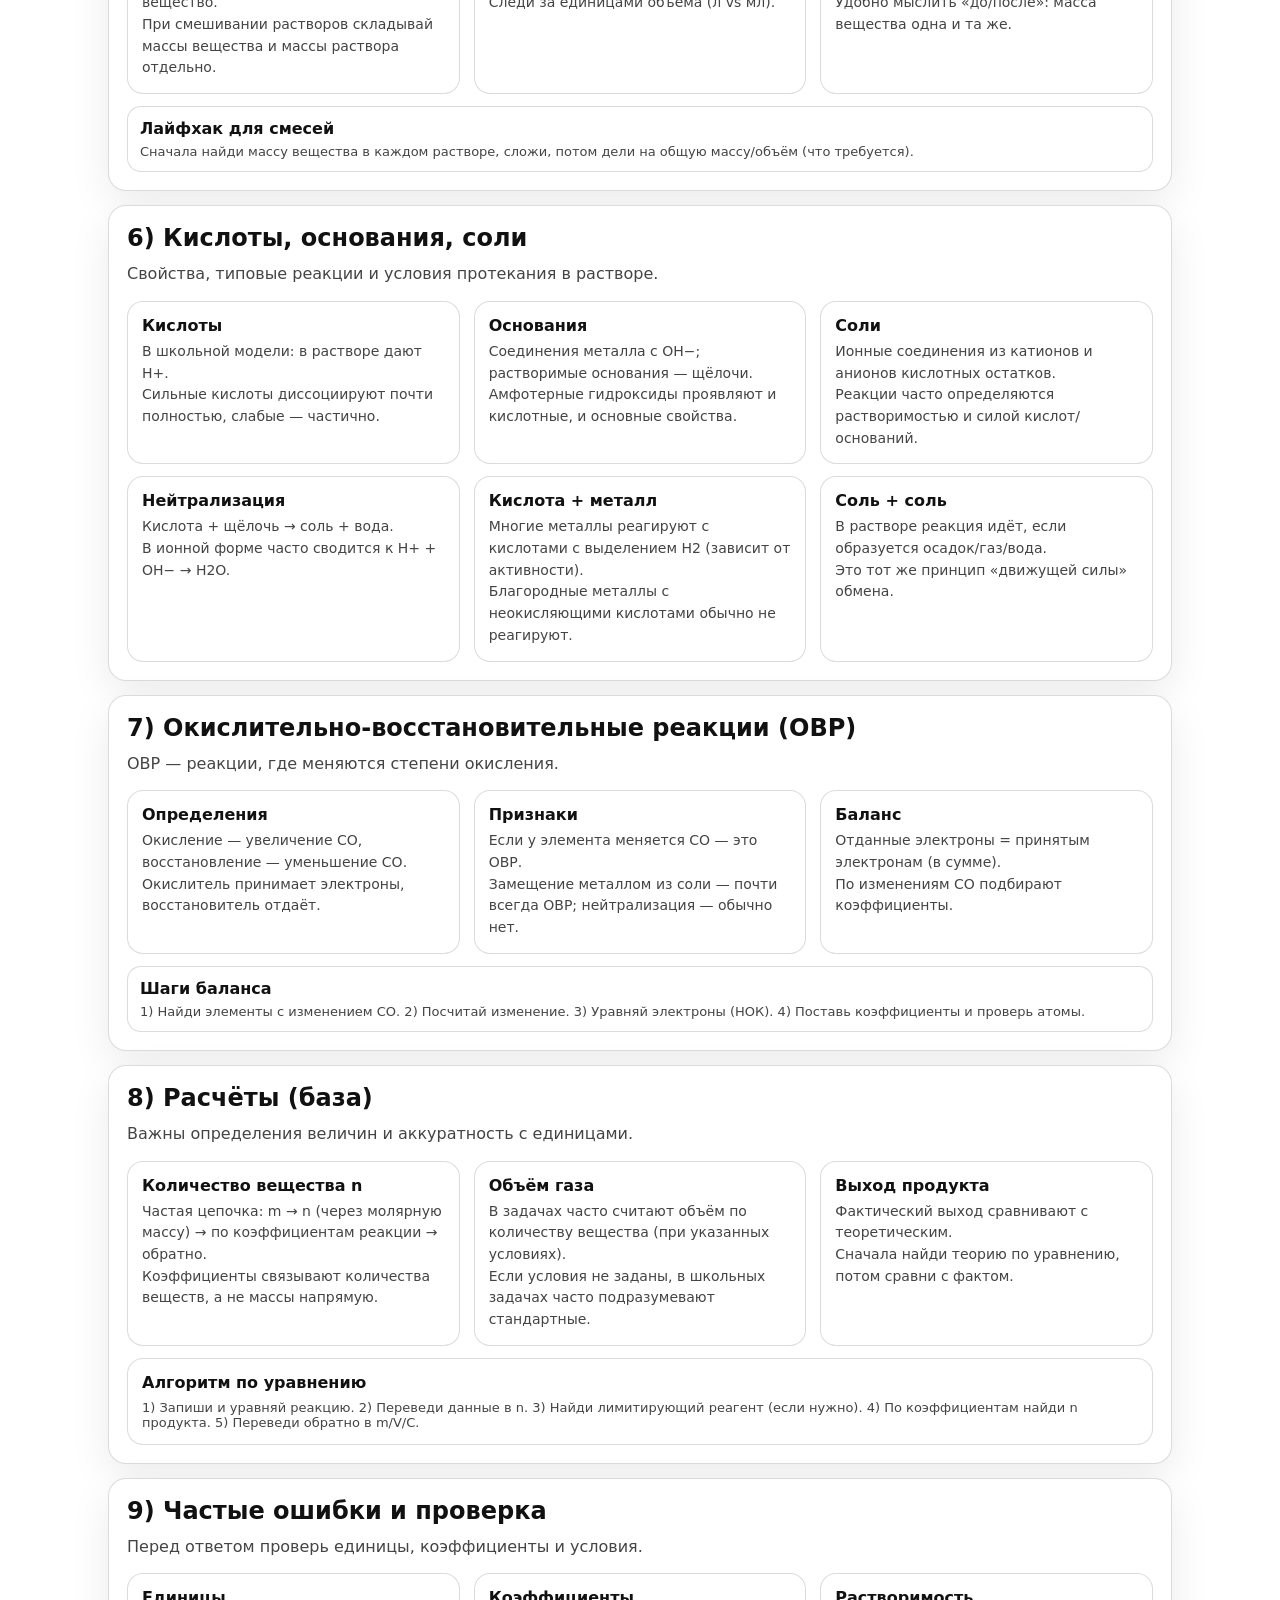
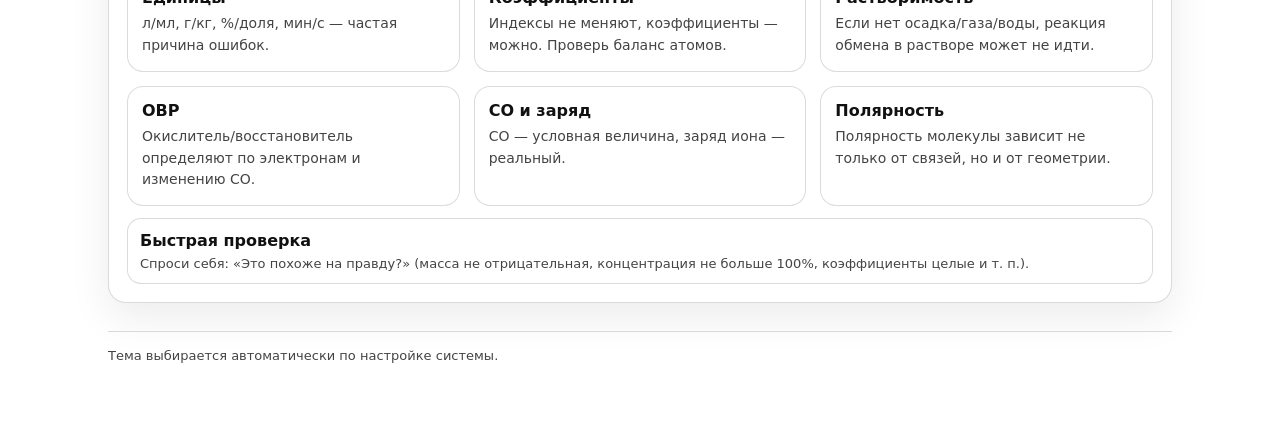
==== commit 77cbe727: "fix(chemistry): restore full page content after Wikimedia image swap" ====
--- a/chemistry.html
+++ b/chemistry.html
@@ -58,4 +58,361 @@
       </div>
     </section>
 
-    <!-- остальной контент страницы без изменений -->
+    <section class="card" id="atom" style="margin-top:14px">
+      <div class="card-pad">
+        <h2 style="margin:0 0 10px">1) Атом и периодическая система</h2>
+        <p class="lead">Почти все темы химии начинаются с атома: заряд ядра определяет свойства элемента.</p>
+
+        <div class="grid" style="margin-top:12px">
+          <div class="tile">
+            <h3>Строение атома</h3>
+            <p>Ядро: протоны (+) и нейтроны (0). Электроны (−) находятся в электронной оболочке.</p>
+            <p class="small">Z (порядковый номер) = число протонов = заряд ядра; в нейтральном атоме Z = число электронов.</p>
+          </div>
+          <div class="tile">
+            <h3>Изотопы</h3>
+            <p>Изотопы — атомы одного элемента (одинаковое Z), но с разным числом нейтронов.</p>
+            <p class="small">Относительная атомная масса в таблице — средняя по изотопам.</p>
+          </div>
+          <div class="tile">
+            <h3>Ионы</h3>
+            <p>Катион — положительный ион (электронов меньше), анион — отрицательный (электронов больше).</p>
+            <p class="small">Типично: металлы → катионы, неметаллы → анионы (бывают исключения).</p>
+          </div>
+        </div>
+
+        <div class="tile" style="margin-top:12px">
+          <b>Периодичность (кратко)</b>
+          <div class="small" style="margin-top:8px">В периоде слева направо: радиус атома обычно уменьшается, электроотрицательность и энергия ионизации обычно растут. В группе сверху вниз: радиус растёт, электроотрицательность обычно падает.</div>
+        </div>
+
+        <div class="grid" style="margin-top:12px">
+          <div class="tile">
+            <h3>Металлы и неметаллы</h3>
+            <p>Металлы легче отдают электроны, неметаллы чаще принимают или образуют ковалентную связь.</p>
+            <p class="small">По диагонали B–Si–Ge–As–Sb–Te–Po идут полуметаллы (металлоиды).</p>
+          </div>
+          <div class="tile">
+            <h3>Валентные электроны</h3>
+            <p>Внешние электроны чаще всего участвуют в химической связи и определяют свойства.</p>
+            <p class="small">Для главных подгрупп номер группы часто помогает понять типичную валентность/заряд иона.</p>
+          </div>
+          <div class="tile">
+            <h3>Оксиды</h3>
+            <p>Оксид — соединение элемента с кислородом, где O обычно имеет СО −2.</p>
+            <p class="small">Оксиды металлов часто основные, оксиды неметаллов часто кислотные (есть амфотерные).</p>
+          </div>
+        </div>
+      </div>
+    </section>
+
+    <section class="card" id="bond" style="margin-top:14px">
+      <div class="card-pad">
+        <h2 style="margin:0 0 10px">2) Химическая связь и строение вещества</h2>
+        <p class="lead">Тип связи объясняет свойства: проводимость, температура плавления, растворимость.</p>
+
+        <div class="grid" style="margin-top:12px">
+          <div class="tile">
+            <h3>Ионная связь</h3>
+            <p>Притяжение катионов и анионов (обычно металл + неметалл).</p>
+            <p class="small">Твёрдые кристаллы, высокие Tпл; растворы и расплавы проводят ток.</p>
+          </div>
+          <div class="tile">
+            <h3>Ковалентная связь</h3>
+            <p>Общие электронные пары (неметалл + неметалл), бывает полярная и неполярная.</p>
+            <p class="small">Полярность растёт с разницей электроотрицательностей; форма молекулы влияет на общую полярность.</p>
+          </div>
+          <div class="tile">
+            <h3>Металлическая связь</h3>
+            <p>«Электронный газ» связывает катионы металла в решётке.</p>
+            <p class="small">Проводимость, пластичность, металлический блеск.</p>
+          </div>
+        </div>
+
+        <div class="grid" style="margin-top:12px">
+          <div class="tile">
+            <h3>Кристаллические решётки</h3>
+            <p>Ионная (NaCl), молекулярная (I2, лёд), атомная/ковалентная (алмаз, SiO2), металлическая (Fe).</p>
+            <p class="small">Решётка часто объясняет свойства вещества лучше, чем «похожа формула».</p>
+          </div>
+          <div class="tile">
+            <h3>Водородная связь</h3>
+            <p>Возникает, когда H связан с F/O/N и притягивается к соседней молекуле.</p>
+            <p class="small">Объясняет высокую Tкип воды и свойства спиртов.</p>
+          </div>
+          <div class="tile">
+            <h3>Растворимость</h3>
+            <p>«Подобное растворяется в подобном»: полярное лучше в полярном (вода), неполярное — в неполярном.</p>
+            <p class="small">Ионные соединения часто растворимы в воде, но есть важные исключения (осадки).</p>
+          </div>
+        </div>
+      </div>
+    </section>
+
+    <section class="card" id="valence" style="margin-top:14px">
+      <div class="card-pad">
+        <h2 style="margin:0 0 10px">3) Валентность и степень окисления</h2>
+        <p class="lead">Валентность — «сколько связей», степень окисления (СО) — условный заряд при полном смещении электронов.</p>
+
+        <div class="grid" style="margin-top:12px">
+          <div class="tile">
+            <h3>Правила СО (минимум)</h3>
+            <p>Простые вещества: СО 0. Щёлочные металлы: +1, щёлочноземельные: +2. Фтор всегда −1.</p>
+            <p class="small">Кислород обычно −2 (кроме пероксидов), водород обычно +1 (кроме гидридов металлов).</p>
+          </div>
+          <div class="tile">
+            <h3>Как быстро находить СО</h3>
+            <p>Сумма СО в молекуле = 0; в ионе = заряд иона.</p>
+            <p class="small">Пример: в H2SO4: 2·(+1) + S + 4·(−2) = 0 → S = +6.</p>
+          </div>
+          <div class="tile">
+            <h3>Валентность</h3>
+            <p>Для многих элементов есть типичные валентности (H — I, O — II, N — III/V, C — IV).</p>
+            <p class="small">Валентность удобна для составления формул, СО нужна для ОВР.</p>
+          </div>
+        </div>
+
+        <div class="callout" style="margin-top:12px">
+          <b>Проверка формулы</b>
+          <div class="small" style="margin-top:6px">После составления формулы соли/оксида проверь баланс зарядов: сумма «плюсов» равна сумме «минусов».</div>
+        </div>
+      </div>
+    </section>
+
+    <section class="card" id="reactions" style="margin-top:14px">
+      <div class="card-pad">
+        <h2 style="margin:0 0 10px">4) Реакции и уравнивание</h2>
+        <p class="lead">Определи тип реакции и пойми, идёт ли она до конца (газ/осадок/вода/слабый электролит).</p>
+
+        <div class="grid" style="margin-top:12px">
+          <div class="tile">
+            <h3>Типы реакций</h3>
+            <p>Соединение, разложение, замещение, обмен.</p>
+            <p class="small">Также выделяют ОВР (есть изменение СО) и не‑ОВР.</p>
+          </div>
+          <div class="tile">
+            <h3>Сохранение массы</h3>
+            <p>Число атомов каждого элемента слева и справа должно совпадать.</p>
+            <p class="small">Меняем коэффициенты перед формулами, индексы — не трогаем.</p>
+          </div>
+          <div class="tile">
+            <h3>Обмен в растворе</h3>
+            <p>Обмен идёт до конца, если образуется осадок, газ или вода.</p>
+            <p class="small">Это главная «движущая сила» задач на ионные реакции.</p>
+          </div>
+        </div>
+
+        <div class="tile" style="margin-top:12px">
+          <b>Мини‑памятка по растворимости</b>
+          <div class="small" style="margin-top:8px">Нитраты обычно растворимы; соли щелочных металлов и аммония обычно растворимы; карбонаты большинства металлов — осадки (кроме щелочных и NH4+); BaSO4, PbSO4, SrSO4 — осадки.</div>
+        </div>
+
+        <div class="grid" style="margin-top:12px">
+          <div class="tile">
+            <h3>Ионные уравнения</h3>
+            <p>Сильные электролиты расписывают на ионы, осадки/газы/вода — нет.</p>
+            <p class="small">Сокращай «зрительские ионы», оставляй только меняющееся.</p>
+          </div>
+          <div class="tile">
+            <h3>Скорость реакции</h3>
+            <p>Ускоряют: температура, концентрация, катализатор, измельчение твёрдого, перемешивание.</p>
+            <p class="small">В тестах часто спрашивают, какой фактор влияет и почему.</p>
+          </div>
+          <div class="tile">
+            <h3>Равновесие</h3>
+            <p>Изменение условий может сместить равновесие (принцип Ле Шателье).</p>
+            <p class="small">Катализатор равновесие не смещает, только ускоряет установление.</p>
+          </div>
+        </div>
+      </div>
+    </section>
+
+    <section class="card" id="solutions" style="margin-top:14px">
+      <div class="card-pad">
+        <h2 style="margin:0 0 10px">5) Растворы и смеси</h2>
+        <p class="lead">Чаще всего нужны концентрации и аккуратность с единицами.</p>
+
+        <div class="grid" style="margin-top:12px">
+          <div class="tile">
+            <h3>Массовая доля</h3>
+            <p>Показывает, какая часть массы раствора приходится на растворённое вещество.</p>
+            <p class="small">При смешивании растворов складывай массы вещества и массы раствора отдельно.</p>
+          </div>
+          <div class="tile">
+            <h3>Молярная концентрация</h3>
+            <p>Показывает количество вещества на объём раствора.</p>
+            <p class="small">Следи за единицами объёма (л vs мл).</p>
+          </div>
+          <div class="tile">
+            <h3>Разбавление</h3>
+            <p>При разбавлении водой количество растворённого вещества сохраняется.</p>
+            <p class="small">Удобно мыслить «до/после»: масса вещества одна и та же.</p>
+          </div>
+        </div>
+
+        <div class="callout" style="margin-top:12px">
+          <b>Лайфхак для смесей</b>
+          <div class="small" style="margin-top:6px">Сначала найди массу вещества в каждом растворе, сложи, потом дели на общую массу/объём (что требуется).</div>
+        </div>
+      </div>
+    </section>
+
+    <section class="card" id="acidbase" style="margin-top:14px">
+      <div class="card-pad">
+        <h2 style="margin:0 0 10px">6) Кислоты, основания, соли</h2>
+        <p class="lead">Свойства, типовые реакции и условия протекания в растворе.</p>
+
+        <div class="grid" style="margin-top:12px">
+          <div class="tile">
+            <h3>Кислоты</h3>
+            <p>В школьной модели: в растворе дают H+.</p>
+            <p class="small">Сильные кислоты диссоциируют почти полностью, слабые — частично.</p>
+          </div>
+          <div class="tile">
+            <h3>Основания</h3>
+            <p>Соединения металла с OH−; растворимые основания — щёлочи.</p>
+            <p class="small">Амфотерные гидроксиды проявляют и кислотные, и основные свойства.</p>
+          </div>
+          <div class="tile">
+            <h3>Соли</h3>
+            <p>Ионные соединения из катионов и анионов кислотных остатков.</p>
+            <p class="small">Реакции часто определяются растворимостью и силой кислот/оснований.</p>
+          </div>
+        </div>
+
+        <div class="grid" style="margin-top:12px">
+          <div class="tile">
+            <h3>Нейтрализация</h3>
+            <p>Кислота + щёлочь → соль + вода.</p>
+            <p class="small">В ионной форме часто сводится к H+ + OH− → H2O.</p>
+          </div>
+          <div class="tile">
+            <h3>Кислота + металл</h3>
+            <p>Многие металлы реагируют с кислотами с выделением H2 (зависит от активности).</p>
+            <p class="small">Благородные металлы с неокисляющими кислотами обычно не реагируют.</p>
+          </div>
+          <div class="tile">
+            <h3>Соль + соль</h3>
+            <p>В растворе реакция идёт, если образуется осадок/газ/вода.</p>
+            <p class="small">Это тот же принцип «движущей силы» обмена.</p>
+          </div>
+        </div>
+      </div>
+    </section>
+
+    <section class="card" id="redox" style="margin-top:14px">
+      <div class="card-pad">
+        <h2 style="margin:0 0 10px">7) Окислительно‑восстановительные реакции (ОВР)</h2>
+        <p class="lead">ОВР — реакции, где меняются степени окисления.</p>
+
+        <div class="grid" style="margin-top:12px">
+          <div class="tile">
+            <h3>Определения</h3>
+            <p>Окисление — увеличение СО, восстановление — уменьшение СО.</p>
+            <p class="small">Окислитель принимает электроны, восстановитель отдаёт.</p>
+          </div>
+          <div class="tile">
+            <h3>Признаки</h3>
+            <p>Если у элемента меняется СО — это ОВР.</p>
+            <p class="small">Замещение металлом из соли — почти всегда ОВР; нейтрализация — обычно нет.</p>
+          </div>
+          <div class="tile">
+            <h3>Баланс</h3>
+            <p>Отданные электроны = принятым электронам (в сумме).</p>
+            <p class="small">По изменениям СО подбирают коэффициенты.</p>
+          </div>
+        </div>
+
+        <div class="callout" style="margin-top:12px">
+          <b>Шаги баланса</b>
+          <div class="small" style="margin-top:6px">1) Найди элементы с изменением СО. 2) Посчитай изменение. 3) Уравняй электроны (НОК). 4) Поставь коэффициенты и проверь атомы.</div>
+        </div>
+      </div>
+    </section>
+
+    <section class="card" id="calc" style="margin-top:14px">
+      <div class="card-pad">
+        <h2 style="margin:0 0 10px">8) Расчёты (база)</h2>
+        <p class="lead">Важны определения величин и аккуратность с единицами.</p>
+
+        <div class="grid" style="margin-top:12px">
+          <div class="tile">
+            <h3>Количество вещества n</h3>
+            <p>Частая цепочка: m → n (через молярную массу) → по коэффициентам реакции → обратно.</p>
+            <p class="small">Коэффициенты связывают количества веществ, а не массы напрямую.</p>
+          </div>
+          <div class="tile">
+            <h3>Объём газа</h3>
+            <p>В задачах часто считают объём по количеству вещества (при указанных условиях).</p>
+            <p class="small">Если условия не заданы, в школьных задачах часто подразумевают стандартные.</p>
+          </div>
+          <div class="tile">
+            <h3>Выход продукта</h3>
+            <p>Фактический выход сравнивают с теоретическим.</p>
+            <p class="small">Сначала найди теорию по уравнению, потом сравни с фактом.</p>
+          </div>
+        </div>
+
+        <div class="tile" style="margin-top:12px">
+          <b>Алгоритм по уравнению</b>
+          <div class="small" style="margin-top:8px">1) Запиши и уравняй реакцию. 2) Переведи данные в n. 3) Найди лимитирующий реагент (если нужно). 4) По коэффициентам найди n продукта. 5) Переведи обратно в m/V/C.</div>
+        </div>
+      </div>
+    </section>
+
+    <section class="card" id="errors" style="margin-top:14px">
+      <div class="card-pad">
+        <h2 style="margin:0 0 10px">9) Частые ошибки и проверка</h2>
+        <p class="lead">Перед ответом проверь единицы, коэффициенты и условия.</p>
+
+        <div class="grid" style="margin-top:12px">
+          <div class="tile"><h3>Единицы</h3><p>л/мл, г/кг, %/доля, мин/с — частая причина ошибок.</p></div>
+          <div class="tile"><h3>Коэффициенты</h3><p>Индексы не меняют, коэффициенты — можно. Проверь баланс атомов.</p></div>
+          <div class="tile"><h3>Растворимость</h3><p>Если нет осадка/газа/воды, реакция обмена в растворе может не идти.</p></div>
+          <div class="tile"><h3>ОВР</h3><p>Окислитель/восстановитель определяют по электронам и изменению СО.</p></div>
+          <div class="tile"><h3>СО и заряд</h3><p>СО — условная величина, заряд иона — реальный.</p></div>
+          <div class="tile"><h3>Полярность</h3><p>Полярность молекулы зависит не только от связей, но и от геометрии.</p></div>
+        </div>
+
+        <div class="callout" style="margin-top:12px">
+          <b>Быстрая проверка</b>
+          <div class="small" style="margin-top:6px">Спроси себя: «Это похоже на правду?» (масса не отрицательная, концентрация не больше 100%, коэффициенты целые и т. п.).</div>
+        </div>
+      </div>
+    </section>
+
+    <div class="footer">
+      <hr class="sep"/>
+      <div class="small">Тема выбирается автоматически по настройке системы.</div>
+    </div>
+  </main>
+
+  <script>
+    (async () => {
+      const proto = location.protocol;
+      const ok = proto === 'http:' || proto === 'https:';
+      if (!ok) {
+        const root = document.getElementById('appRoot') || document.body;
+        root.innerHTML = `
+          <div class="card" style="margin-top:18px">
+            <div class="card-pad">
+              <h1 style="margin:0 0 10px">Нужен запуск через сервер</h1>
+              <p class="lead">Открой страницу через Live Server (http://127.0.0.1:5500/...), иначе модульные скрипты блокируются (CORS).</p>
+            </div>
+          </div>
+        `;
+        return;
+      }
+
+      const m = document.createElement('link');
+      m.rel = 'manifest';
+      m.href = './manifest.webmanifest';
+      document.head.appendChild(m);
+
+      await import('./assets/js/prefs.js');
+      const { wirePWA } = await import('./assets/js/app.js');
+      wirePWA();
+    })();
+  </script>
+</body>
+</html>
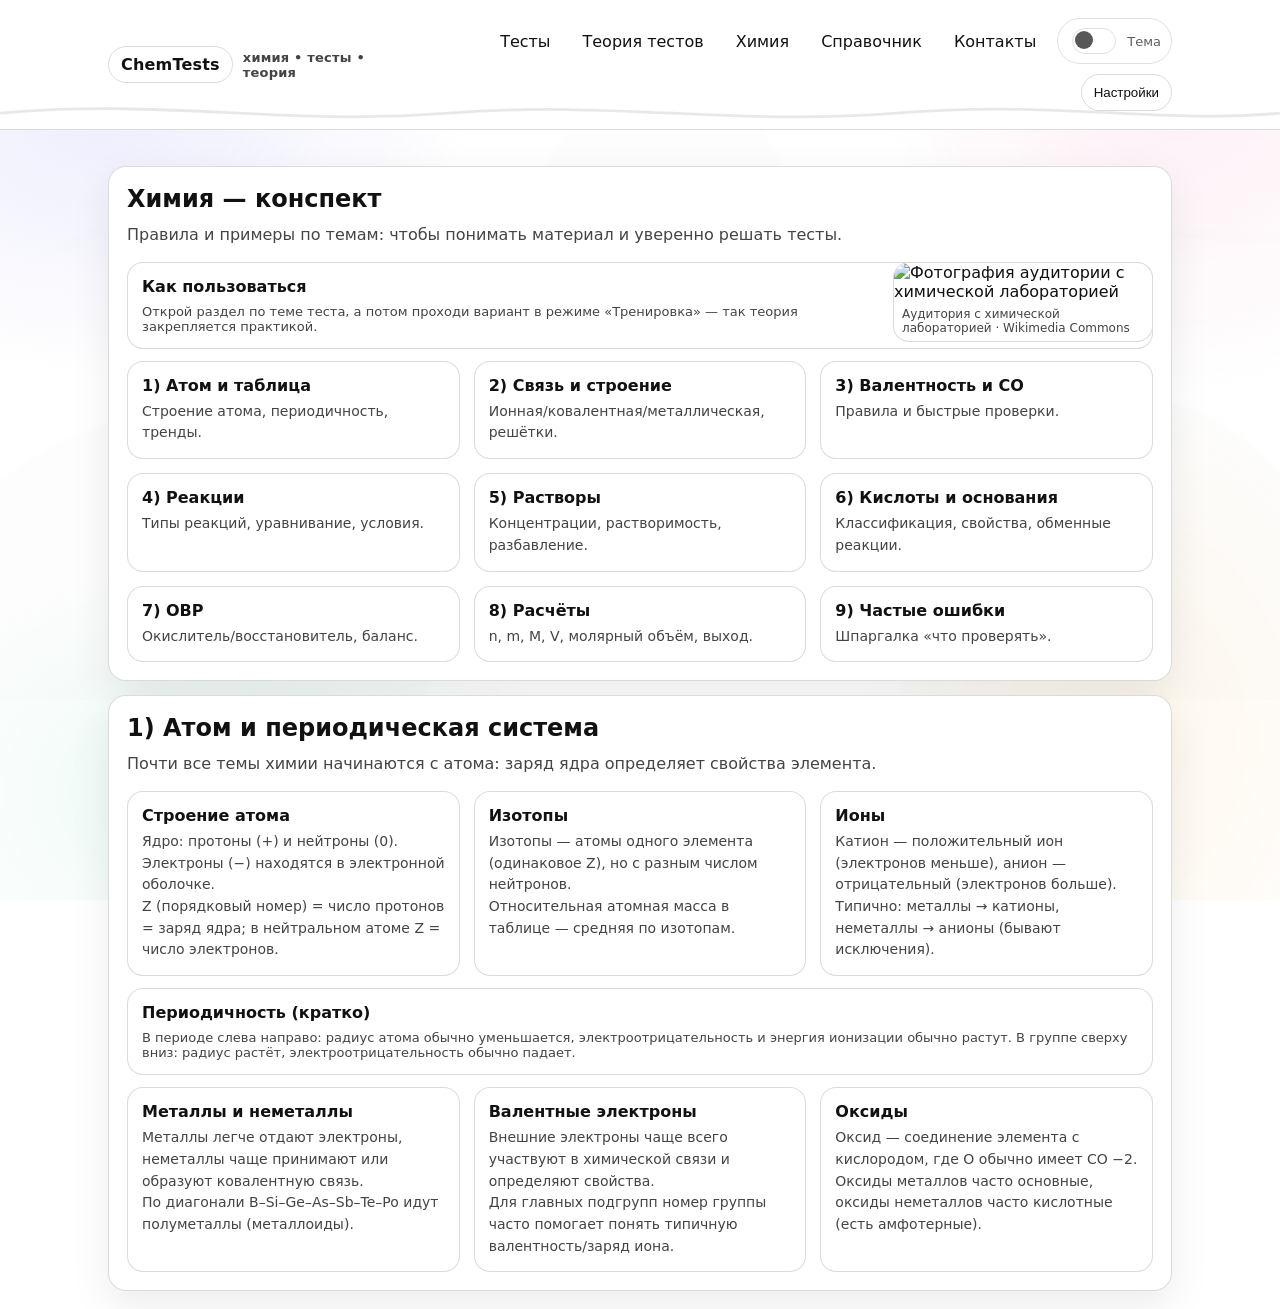
==== commit 2f34ffc5: "style(ui): add inline hero photos with text wrapping and colored tiles on non-glossary pages" ====
--- a/chemistry.html
+++ b/chemistry.html
@@ -7,6 +7,23 @@
   <link rel="stylesheet" href="./assets/css/styles.css"/>
   <link rel="icon" href="./assets/icons/favicon.svg" type="image/svg+xml"/>
   <meta name="description" content="Большой конспект по химии: от атома и таблицы до растворов, ОВР и расчётов."/>
+
+  <style>
+    .hero-photo-inline{
+      float:right;
+      width:min(260px, 40%);
+      margin:0 0 8px 14px;
+      border-radius:16px;
+      overflow:hidden;
+      border:1px solid var(--border);
+      background: var(--card);
+    }
+    .hero-photo-inline img{ display:block; width:100%; height:100%; object-fit:cover; }
+    .hero-photo-inline figcaption{ padding:6px 8px; font-size:12px; color:var(--muted); }
+    @media (max-width: 960px){
+      .hero-photo-inline{ float:none; width:100%; max-width:100%; margin:0 0 10px; }
+    }
+  </style>
 </head>
 <body data-ink="b">
   <header class="nav">
@@ -27,17 +44,15 @@
   </header>
 
   <main class="container" id="appRoot">
-    <section class="gallery is-single" style="margin-top:18px" aria-label="Иллюстрация">
-      <figure class="imgcard">
-        <img class="illus" src="https://commons.wikimedia.org/wiki/Special:FilePath/Chemistry_Lab.jpg?width=1200" alt="Фотография аудитории с химической лабораторией" loading="lazy"/>
-        <figcaption class="small">Химия</figcaption>
-      </figure>
-    </section>
-
-    <section class="card" style="margin-top:14px">
+    <section class="card" style="margin-top:18px">
       <div class="card-pad">
         <h1 style="margin:0 0 10px">Химия — конспект</h1>
         <p class="lead">Правила и примеры по темам: чтобы понимать материал и уверенно решать тесты.</p>
+
+        <figure class="hero-photo-inline">
+          <img src="https://commons.wikimedia.org/wiki/Special:FilePath/Chemistry_Lab.jpg?width=1200" alt="Фотография аудитории с химической лабораторией" loading="lazy"/>
+          <figcaption>Аудитория с химической лабораторией · Wikimedia Commons</figcaption>
+        </figure>
 
         <div class="tile" style="margin-top:12px">
           <b>Как пользоваться</b>
@@ -106,288 +121,9 @@
       </div>
     </section>
 
-    <section class="card" id="bond" style="margin-top:14px">
-      <div class="card-pad">
-        <h2 style="margin:0 0 10px">2) Химическая связь и строение вещества</h2>
-        <p class="lead">Тип связи объясняет свойства: проводимость, температура плавления, растворимость.</p>
+    <!-- дальше идёт остальной конспект без изменений -->
 
-        <div class="grid" style="margin-top:12px">
-          <div class="tile">
-            <h3>Ионная связь</h3>
-            <p>Притяжение катионов и анионов (обычно металл + неметалл).</p>
-            <p class="small">Твёрдые кристаллы, высокие Tпл; растворы и расплавы проводят ток.</p>
-          </div>
-          <div class="tile">
-            <h3>Ковалентная связь</h3>
-            <p>Общие электронные пары (неметалл + неметалл), бывает полярная и неполярная.</p>
-            <p class="small">Полярность растёт с разницей электроотрицательностей; форма молекулы влияет на общую полярность.</p>
-          </div>
-          <div class="tile">
-            <h3>Металлическая связь</h3>
-            <p>«Электронный газ» связывает катионы металла в решётке.</p>
-            <p class="small">Проводимость, пластичность, металлический блеск.</p>
-          </div>
-        </div>
-
-        <div class="grid" style="margin-top:12px">
-          <div class="tile">
-            <h3>Кристаллические решётки</h3>
-            <p>Ионная (NaCl), молекулярная (I2, лёд), атомная/ковалентная (алмаз, SiO2), металлическая (Fe).</p>
-            <p class="small">Решётка часто объясняет свойства вещества лучше, чем «похожа формула».</p>
-          </div>
-          <div class="tile">
-            <h3>Водородная связь</h3>
-            <p>Возникает, когда H связан с F/O/N и притягивается к соседней молекуле.</p>
-            <p class="small">Объясняет высокую Tкип воды и свойства спиртов.</p>
-          </div>
-          <div class="tile">
-            <h3>Растворимость</h3>
-            <p>«Подобное растворяется в подобном»: полярное лучше в полярном (вода), неполярное — в неполярном.</p>
-            <p class="small">Ионные соединения часто растворимы в воде, но есть важные исключения (осадки).</p>
-          </div>
-        </div>
-      </div>
-    </section>
-
-    <section class="card" id="valence" style="margin-top:14px">
-      <div class="card-pad">
-        <h2 style="margin:0 0 10px">3) Валентность и степень окисления</h2>
-        <p class="lead">Валентность — «сколько связей», степень окисления (СО) — условный заряд при полном смещении электронов.</p>
-
-        <div class="grid" style="margin-top:12px">
-          <div class="tile">
-            <h3>Правила СО (минимум)</h3>
-            <p>Простые вещества: СО 0. Щёлочные металлы: +1, щёлочноземельные: +2. Фтор всегда −1.</p>
-            <p class="small">Кислород обычно −2 (кроме пероксидов), водород обычно +1 (кроме гидридов металлов).</p>
-          </div>
-          <div class="tile">
-            <h3>Как быстро находить СО</h3>
-            <p>Сумма СО в молекуле = 0; в ионе = заряд иона.</p>
-            <p class="small">Пример: в H2SO4: 2·(+1) + S + 4·(−2) = 0 → S = +6.</p>
-          </div>
-          <div class="tile">
-            <h3>Валентность</h3>
-            <p>Для многих элементов есть типичные валентности (H — I, O — II, N — III/V, C — IV).</p>
-            <p class="small">Валентность удобна для составления формул, СО нужна для ОВР.</p>
-          </div>
-        </div>
-
-        <div class="callout" style="margin-top:12px">
-          <b>Проверка формулы</b>
-          <div class="small" style="margin-top:6px">После составления формулы соли/оксида проверь баланс зарядов: сумма «плюсов» равна сумме «минусов».</div>
-        </div>
-      </div>
-    </section>
-
-    <section class="card" id="reactions" style="margin-top:14px">
-      <div class="card-pad">
-        <h2 style="margin:0 0 10px">4) Реакции и уравнивание</h2>
-        <p class="lead">Определи тип реакции и пойми, идёт ли она до конца (газ/осадок/вода/слабый электролит).</p>
-
-        <div class="grid" style="margin-top:12px">
-          <div class="tile">
-            <h3>Типы реакций</h3>
-            <p>Соединение, разложение, замещение, обмен.</p>
-            <p class="small">Также выделяют ОВР (есть изменение СО) и не‑ОВР.</p>
-          </div>
-          <div class="tile">
-            <h3>Сохранение массы</h3>
-            <p>Число атомов каждого элемента слева и справа должно совпадать.</p>
-            <p class="small">Меняем коэффициенты перед формулами, индексы — не трогаем.</p>
-          </div>
-          <div class="tile">
-            <h3>Обмен в растворе</h3>
-            <p>Обмен идёт до конца, если образуется осадок, газ или вода.</p>
-            <p class="small">Это главная «движущая сила» задач на ионные реакции.</p>
-          </div>
-        </div>
-
-        <div class="tile" style="margin-top:12px">
-          <b>Мини‑памятка по растворимости</b>
-          <div class="small" style="margin-top:8px">Нитраты обычно растворимы; соли щелочных металлов и аммония обычно растворимы; карбонаты большинства металлов — осадки (кроме щелочных и NH4+); BaSO4, PbSO4, SrSO4 — осадки.</div>
-        </div>
-
-        <div class="grid" style="margin-top:12px">
-          <div class="tile">
-            <h3>Ионные уравнения</h3>
-            <p>Сильные электролиты расписывают на ионы, осадки/газы/вода — нет.</p>
-            <p class="small">Сокращай «зрительские ионы», оставляй только меняющееся.</p>
-          </div>
-          <div class="tile">
-            <h3>Скорость реакции</h3>
-            <p>Ускоряют: температура, концентрация, катализатор, измельчение твёрдого, перемешивание.</p>
-            <p class="small">В тестах часто спрашивают, какой фактор влияет и почему.</p>
-          </div>
-          <div class="tile">
-            <h3>Равновесие</h3>
-            <p>Изменение условий может сместить равновесие (принцип Ле Шателье).</p>
-            <p class="small">Катализатор равновесие не смещает, только ускоряет установление.</p>
-          </div>
-        </div>
-      </div>
-    </section>
-
-    <section class="card" id="solutions" style="margin-top:14px">
-      <div class="card-pad">
-        <h2 style="margin:0 0 10px">5) Растворы и смеси</h2>
-        <p class="lead">Чаще всего нужны концентрации и аккуратность с единицами.</p>
-
-        <div class="grid" style="margin-top:12px">
-          <div class="tile">
-            <h3>Массовая доля</h3>
-            <p>Показывает, какая часть массы раствора приходится на растворённое вещество.</p>
-            <p class="small">При смешивании растворов складывай массы вещества и массы раствора отдельно.</p>
-          </div>
-          <div class="tile">
-            <h3>Молярная концентрация</h3>
-            <p>Показывает количество вещества на объём раствора.</p>
-            <p class="small">Следи за единицами объёма (л vs мл).</p>
-          </div>
-          <div class="tile">
-            <h3>Разбавление</h3>
-            <p>При разбавлении водой количество растворённого вещества сохраняется.</p>
-            <p class="small">Удобно мыслить «до/после»: масса вещества одна и та же.</p>
-          </div>
-        </div>
-
-        <div class="callout" style="margin-top:12px">
-          <b>Лайфхак для смесей</b>
-          <div class="small" style="margin-top:6px">Сначала найди массу вещества в каждом растворе, сложи, потом дели на общую массу/объём (что требуется).</div>
-        </div>
-      </div>
-    </section>
-
-    <section class="card" id="acidbase" style="margin-top:14px">
-      <div class="card-pad">
-        <h2 style="margin:0 0 10px">6) Кислоты, основания, соли</h2>
-        <p class="lead">Свойства, типовые реакции и условия протекания в растворе.</p>
-
-        <div class="grid" style="margin-top:12px">
-          <div class="tile">
-            <h3>Кислоты</h3>
-            <p>В школьной модели: в растворе дают H+.</p>
-            <p class="small">Сильные кислоты диссоциируют почти полностью, слабые — частично.</p>
-          </div>
-          <div class="tile">
-            <h3>Основания</h3>
-            <p>Соединения металла с OH−; растворимые основания — щёлочи.</p>
-            <p class="small">Амфотерные гидроксиды проявляют и кислотные, и основные свойства.</p>
-          </div>
-          <div class="tile">
-            <h3>Соли</h3>
-            <p>Ионные соединения из катионов и анионов кислотных остатков.</p>
-            <p class="small">Реакции часто определяются растворимостью и силой кислот/оснований.</p>
-          </div>
-        </div>
-
-        <div class="grid" style="margin-top:12px">
-          <div class="tile">
-            <h3>Нейтрализация</h3>
-            <p>Кислота + щёлочь → соль + вода.</p>
-            <p class="small">В ионной форме часто сводится к H+ + OH− → H2O.</p>
-          </div>
-          <div class="tile">
-            <h3>Кислота + металл</h3>
-            <p>Многие металлы реагируют с кислотами с выделением H2 (зависит от активности).</p>
-            <p class="small">Благородные металлы с неокисляющими кислотами обычно не реагируют.</p>
-          </div>
-          <div class="tile">
-            <h3>Соль + соль</h3>
-            <p>В растворе реакция идёт, если образуется осадок/газ/вода.</p>
-            <p class="small">Это тот же принцип «движущей силы» обмена.</p>
-          </div>
-        </div>
-      </div>
-    </section>
-
-    <section class="card" id="redox" style="margin-top:14px">
-      <div class="card-pad">
-        <h2 style="margin:0 0 10px">7) Окислительно‑восстановительные реакции (ОВР)</h2>
-        <p class="lead">ОВР — реакции, где меняются степени окисления.</p>
-
-        <div class="grid" style="margin-top:12px">
-          <div class="tile">
-            <h3>Определения</h3>
-            <p>Окисление — увеличение СО, восстановление — уменьшение СО.</p>
-            <p class="small">Окислитель принимает электроны, восстановитель отдаёт.</p>
-          </div>
-          <div class="tile">
-            <h3>Признаки</h3>
-            <p>Если у элемента меняется СО — это ОВР.</p>
-            <p class="small">Замещение металлом из соли — почти всегда ОВР; нейтрализация — обычно нет.</p>
-          </div>
-          <div class="tile">
-            <h3>Баланс</h3>
-            <p>Отданные электроны = принятым электронам (в сумме).</p>
-            <p class="small">По изменениям СО подбирают коэффициенты.</p>
-          </div>
-        </div>
-
-        <div class="callout" style="margin-top:12px">
-          <b>Шаги баланса</b>
-          <div class="small" style="margin-top:6px">1) Найди элементы с изменением СО. 2) Посчитай изменение. 3) Уравняй электроны (НОК). 4) Поставь коэффициенты и проверь атомы.</div>
-        </div>
-      </div>
-    </section>
-
-    <section class="card" id="calc" style="margin-top:14px">
-      <div class="card-pad">
-        <h2 style="margin:0 0 10px">8) Расчёты (база)</h2>
-        <p class="lead">Важны определения величин и аккуратность с единицами.</p>
-
-        <div class="grid" style="margin-top:12px">
-          <div class="tile">
-            <h3>Количество вещества n</h3>
-            <p>Частая цепочка: m → n (через молярную массу) → по коэффициентам реакции → обратно.</p>
-            <p class="small">Коэффициенты связывают количества веществ, а не массы напрямую.</p>
-          </div>
-          <div class="tile">
-            <h3>Объём газа</h3>
-            <p>В задачах часто считают объём по количеству вещества (при указанных условиях).</p>
-            <p class="small">Если условия не заданы, в школьных задачах часто подразумевают стандартные.</p>
-          </div>
-          <div class="tile">
-            <h3>Выход продукта</h3>
-            <p>Фактический выход сравнивают с теоретическим.</p>
-            <p class="small">Сначала найди теорию по уравнению, потом сравни с фактом.</p>
-          </div>
-        </div>
-
-        <div class="tile" style="margin-top:12px">
-          <b>Алгоритм по уравнению</b>
-          <div class="small" style="margin-top:8px">1) Запиши и уравняй реакцию. 2) Переведи данные в n. 3) Найди лимитирующий реагент (если нужно). 4) По коэффициентам найди n продукта. 5) Переведи обратно в m/V/C.</div>
-        </div>
-      </div>
-    </section>
-
-    <section class="card" id="errors" style="margin-top:14px">
-      <div class="card-pad">
-        <h2 style="margin:0 0 10px">9) Частые ошибки и проверка</h2>
-        <p class="lead">Перед ответом проверь единицы, коэффициенты и условия.</p>
-
-        <div class="grid" style="margin-top:12px">
-          <div class="tile"><h3>Единицы</h3><p>л/мл, г/кг, %/доля, мин/с — частая причина ошибок.</p></div>
-          <div class="tile"><h3>Коэффициенты</h3><p>Индексы не меняют, коэффициенты — можно. Проверь баланс атомов.</p></div>
-          <div class="tile"><h3>Растворимость</h3><p>Если нет осадка/газа/воды, реакция обмена в растворе может не идти.</p></div>
-          <div class="tile"><h3>ОВР</h3><p>Окислитель/восстановитель определяют по электронам и изменению СО.</p></div>
-          <div class="tile"><h3>СО и заряд</h3><p>СО — условная величина, заряд иона — реальный.</p></div>
-          <div class="tile"><h3>Полярность</h3><p>Полярность молекулы зависит не только от связей, но и от геометрии.</p></div>
-        </div>
-
-        <div class="callout" style="margin-top:12px">
-          <b>Быстрая проверка</b>
-          <div class="small" style="margin-top:6px">Спроси себя: «Это похоже на правду?» (масса не отрицательная, концентрация не больше 100%, коэффициенты целые и т. п.).</div>
-        </div>
-      </div>
-    </section>
-
-    <div class="footer">
-      <hr class="sep"/>
-      <div class="small">Тема выбирается автоматически по настройке системы.</div>
-    </div>
-  </main>
-
-  <script>
+    <script>
     (async () => {
       const proto = location.protocol;
       const ok = proto === 'http:' || proto === 'https:';
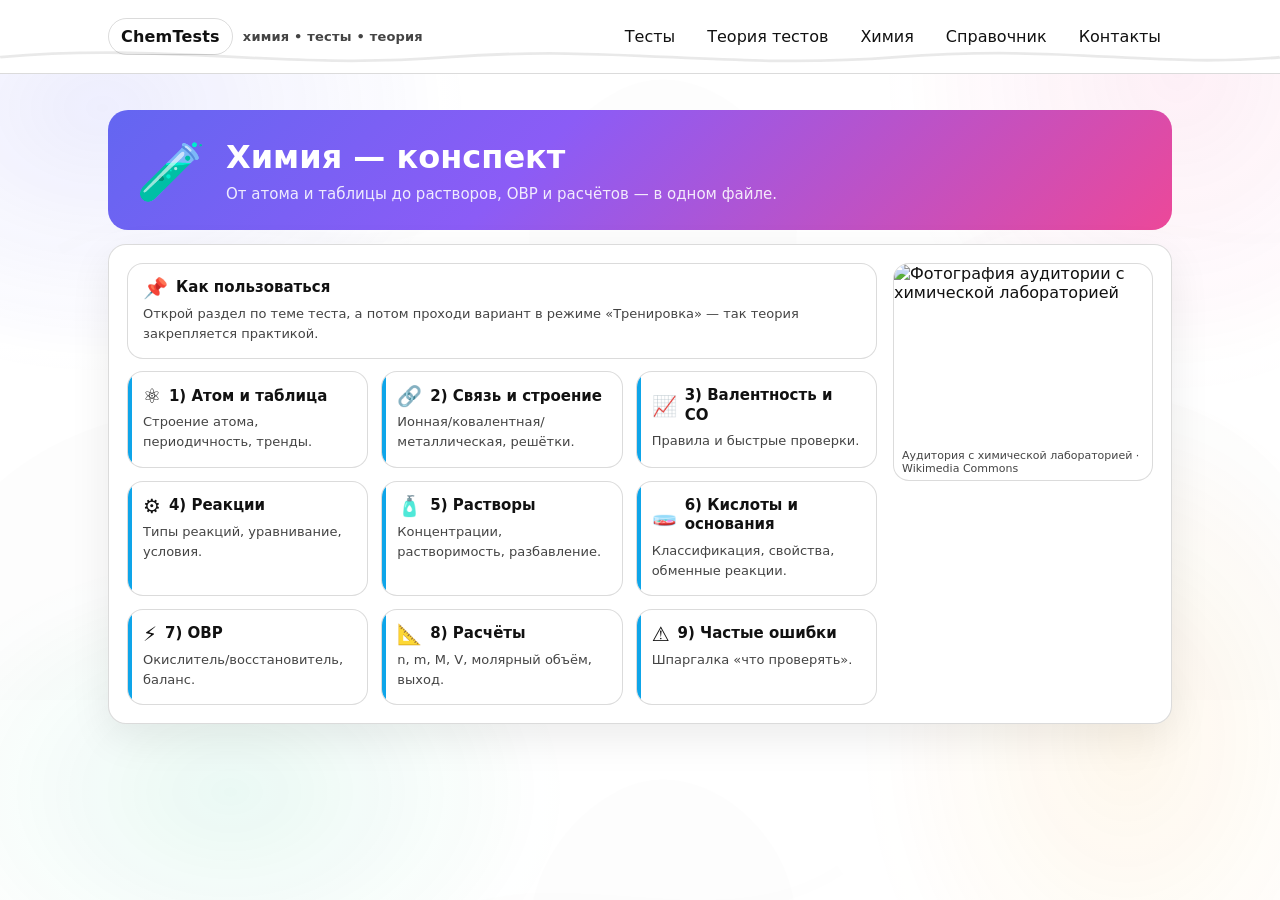
==== commit a1c8e530: "style: reuse glossary dtile style + emojis on chemistry and contacts (hero, side photo, colored tile" ====
--- a/chemistry.html
+++ b/chemistry.html
@@ -9,20 +9,55 @@
   <meta name="description" content="Большой конспект по химии: от атома и таблицы до растворов, ОВР и расчётов."/>
 
   <style>
-    .hero-photo-inline{
-      float:right;
-      width:min(260px, 40%);
-      margin:0 0 8px 14px;
-      border-radius:16px;
-      overflow:hidden;
-      border:1px solid var(--border);
-      background: var(--card);
+    :root{
+      --c1:#6366f1;--c1a:rgba(99,102,241,.12);
+      --c2:#0ea5e9;--c2a:rgba(14,165,233,.12);
+      --c3:#10b981;--c3a:rgba(16,185,129,.12);
+      --c4:#f59e0b;--c4a:rgba(245,158,11,.12);
+      --c5:#ef4444;--c5a:rgba(239,68,68,.12);
+      --c6:#8b5cf6;--c6a:rgba(139,92,246,.12);
+      --c7:#ec4899;--c7a:rgba(236,72,153,.12);
+      --c8:#14b8a6;--c8a:rgba(20,184,166,.12);
+      --c9:#f97316;--c9a:rgba(249,115,22,.12);
     }
-    .hero-photo-inline img{ display:block; width:100%; height:100%; object-fit:cover; }
-    .hero-photo-inline figcaption{ padding:6px 8px; font-size:12px; color:var(--muted); }
-    @media (max-width: 960px){
-      .hero-photo-inline{ float:none; width:100%; max-width:100%; margin:0 0 10px; }
+    .page-hero{
+      margin-top:18px;border-radius:20px;padding:28px 28px 24px;
+      background:linear-gradient(135deg,#6366f1 0%,#8b5cf6 40%,#ec4899 100%);
+      color:#fff;display:flex;gap:20px;align-items:center;flex-wrap:wrap;
     }
+    .page-hero h1{margin:0 0 6px;font-size:32px;color:#fff;}
+    .page-hero p{margin:0;opacity:.88;font-size:15px;color:#fff;}
+    .page-hero-emoji{font-size:56px;line-height:1;}
+    .hero-photo-float{
+      float:right;width:min(260px,40%);margin:0 0 10px 16px;
+      border-radius:16px;overflow:hidden;
+      border:1px solid var(--border);background:var(--card);
+    }
+    .hero-photo-float img{display:block;width:100%;height:180px;object-fit:cover;}
+    .hero-photo-float figcaption{padding:5px 8px;font-size:11px;color:var(--muted);}
+    @media(max-width:960px){.hero-photo-float{float:none;width:100%;margin:0 0 10px;}}
+    .dtile{
+      padding:14px 15px;border-radius:16px;border:1px solid var(--border);
+      background:var(--card);transition:transform .15s,box-shadow .15s,border-color .15s;
+      position:relative;overflow:hidden;display:block;color:inherit;text-decoration:none;
+    }
+    .dtile:hover{transform:translateY(-2px);box-shadow:0 8px 28px rgba(0,0,0,.10);}
+    .dtile::before{content:"";position:absolute;left:0;top:0;bottom:0;width:4px;border-radius:4px 0 0 4px;}
+    .dtile-head{display:flex;align-items:center;gap:8px;margin-bottom:6px;}
+    .dtile-emoji{font-size:20px;line-height:1;flex-shrink:0;}
+    .dtile h3{margin:0;font-size:15px;line-height:1.3;}
+    .dtile p{margin:0;color:var(--muted);font-size:13px;line-height:1.55;}
+    .s1 .dtile::before{background:var(--c1);}.s1 .dtile:hover{border-color:var(--c1);background:var(--c1a);}
+    .s2 .dtile::before{background:var(--c2);}.s2 .dtile:hover{border-color:var(--c2);background:var(--c2a);}
+    .s3 .dtile::before{background:var(--c3);}.s3 .dtile:hover{border-color:var(--c3);background:var(--c3a);}
+    .s4 .dtile::before{background:var(--c4);}.s4 .dtile:hover{border-color:var(--c4);background:var(--c4a);}
+    .s5 .dtile::before{background:var(--c5);}.s5 .dtile:hover{border-color:var(--c5);background:var(--c5a);}
+    .s6 .dtile::before{background:var(--c6);}.s6 .dtile:hover{border-color:var(--c6);background:var(--c6a);}
+    .s7 .dtile::before{background:var(--c7);}.s7 .dtile:hover{border-color:var(--c7);background:var(--c7a);}
+    .s8 .dtile::before{background:var(--c8);}.s8 .dtile:hover{border-color:var(--c8);background:var(--c8a);}
+    .s9 .dtile::before{background:var(--c9);}.s9 .dtile:hover{border-color:var(--c9);background:var(--c9a);}
+    .dict-grid{display:grid;grid-template-columns:repeat(3,1fr);gap:13px;}
+    @media(max-width:960px){.dict-grid{grid-template-columns:1fr;}}
   </style>
 </head>
 <body data-ink="b">
@@ -44,111 +79,39 @@
   </header>
 
   <main class="container" id="appRoot">
-    <section class="card" style="margin-top:18px">
+
+    <div class="page-hero">
+      <div class="page-hero-emoji">🧪</div>
+      <div>
+        <h1>Химия — конспект</h1>
+        <p>От атома и таблицы до растворов, ОВР и расчётов — в одном файле.</p>
+      </div>
+    </div>
+
+    <section class="card" style="margin-top:14px">
       <div class="card-pad">
-        <h1 style="margin:0 0 10px">Химия — конспект</h1>
-        <p class="lead">Правила и примеры по темам: чтобы понимать материал и уверенно решать тесты.</p>
-
-        <figure class="hero-photo-inline">
+        <figure class="hero-photo-float">
           <img src="https://commons.wikimedia.org/wiki/Special:FilePath/Chemistry_Lab.jpg?width=1200" alt="Фотография аудитории с химической лабораторией" loading="lazy"/>
           <figcaption>Аудитория с химической лабораторией · Wikimedia Commons</figcaption>
         </figure>
 
-        <div class="tile" style="margin-top:12px">
-          <b>Как пользоваться</b>
-          <div class="small" style="margin-top:8px">Открой раздел по теме теста, а потом проходи вариант в режиме «Тренировка» — так теория закрепляется практикой.</div>
+        <div class="dtile s1" style="margin-top:0">
+          <div class="dtile-head"><span class="dtile-emoji">📌</span><h3>Как пользоваться</h3></div>
+          <p>Открой раздел по теме теста, а потом проходи вариант в режиме «Тренировка» — так теория закрепляется практикой.</p>
         </div>
 
-        <div class="grid" style="margin-top:12px">
-          <a class="tile tile-link" href="#atom"><h3>1) Атом и таблица</h3><p>Строение атома, периодичность, тренды.</p></a>
-          <a class="tile tile-link" href="#bond"><h3>2) Связь и строение</h3><p>Ионная/ковалентная/металлическая, решётки.</p></a>
-          <a class="tile tile-link" href="#valence"><h3>3) Валентность и СО</h3><p>Правила и быстрые проверки.</p></a>
-          <a class="tile tile-link" href="#reactions"><h3>4) Реакции</h3><p>Типы реакций, уравнивание, условия.</p></a>
-          <a class="tile tile-link" href="#solutions"><h3>5) Растворы</h3><p>Концентрации, растворимость, разбавление.</p></a>
-          <a class="tile tile-link" href="#acidbase"><h3>6) Кислоты и основания</h3><p>Классификация, свойства, обменные реакции.</p></a>
-          <a class="tile tile-link" href="#redox"><h3>7) ОВР</h3><p>Окислитель/восстановитель, баланс.</p></a>
-          <a class="tile tile-link" href="#calc"><h3>8) Расчёты</h3><p>n, m, M, V, молярный объём, выход.</p></a>
-          <a class="tile tile-link" href="#errors"><h3>9) Частые ошибки</h3><p>Шпаргалка «что проверять».</p></a>
+        <div class="dict-grid s2" style="margin-top:12px">
+          <a class="dtile" href="#atom"><div class="dtile-head"><span class="dtile-emoji">⚛️</span><h3>1) Атом и таблица</h3></div><p>Строение атома, периодичность, тренды.</p></a>
+          <a class="dtile" href="#bond"><div class="dtile-head"><span class="dtile-emoji">🔗</span><h3>2) Связь и строение</h3></div><p>Ионная/ковалентная/металлическая, решётки.</p></a>
+          <a class="dtile" href="#valence"><div class="dtile-head"><span class="dtile-emoji">📈</span><h3>3) Валентность и СО</h3></div><p>Правила и быстрые проверки.</p></a>
+          <a class="dtile" href="#reactions"><div class="dtile-head"><span class="dtile-emoji">⚙️</span><h3>4) Реакции</h3></div><p>Типы реакций, уравнивание, условия.</p></a>
+          <a class="dtile" href="#solutions"><div class="dtile-head"><span class="dtile-emoji">🧴</span><h3>5) Растворы</h3></div><p>Концентрации, растворимость, разбавление.</p></a>
+          <a class="dtile" href="#acidbase"><div class="dtile-head"><span class="dtile-emoji">🧫</span><h3>6) Кислоты и основания</h3></div><p>Классификация, свойства, обменные реакции.</p></a>
+          <a class="dtile" href="#redox"><div class="dtile-head"><span class="dtile-emoji">⚡</span><h3>7) ОВР</h3></div><p>Окислитель/восстановитель, баланс.</p></a>
+          <a class="dtile" href="#calc"><div class="dtile-head"><span class="dtile-emoji">📐</span><h3>8) Расчёты</h3></div><p>n, m, M, V, молярный объём, выход.</p></a>
+          <a class="dtile" href="#errors"><div class="dtile-head"><span class="dtile-emoji">⚠️</span><h3>9) Частые ошибки</h3></div><p>Шпаргалка «что проверять».</p></a>
         </div>
       </div>
     </section>
 
-    <section class="card" id="atom" style="margin-top:14px">
-      <div class="card-pad">
-        <h2 style="margin:0 0 10px">1) Атом и периодическая система</h2>
-        <p class="lead">Почти все темы химии начинаются с атома: заряд ядра определяет свойства элемента.</p>
-
-        <div class="grid" style="margin-top:12px">
-          <div class="tile">
-            <h3>Строение атома</h3>
-            <p>Ядро: протоны (+) и нейтроны (0). Электроны (−) находятся в электронной оболочке.</p>
-            <p class="small">Z (порядковый номер) = число протонов = заряд ядра; в нейтральном атоме Z = число электронов.</p>
-          </div>
-          <div class="tile">
-            <h3>Изотопы</h3>
-            <p>Изотопы — атомы одного элемента (одинаковое Z), но с разным числом нейтронов.</p>
-            <p class="small">Относительная атомная масса в таблице — средняя по изотопам.</p>
-          </div>
-          <div class="tile">
-            <h3>Ионы</h3>
-            <p>Катион — положительный ион (электронов меньше), анион — отрицательный (электронов больше).</p>
-            <p class="small">Типично: металлы → катионы, неметаллы → анионы (бывают исключения).</p>
-          </div>
-        </div>
-
-        <div class="tile" style="margin-top:12px">
-          <b>Периодичность (кратко)</b>
-          <div class="small" style="margin-top:8px">В периоде слева направо: радиус атома обычно уменьшается, электроотрицательность и энергия ионизации обычно растут. В группе сверху вниз: радиус растёт, электроотрицательность обычно падает.</div>
-        </div>
-
-        <div class="grid" style="margin-top:12px">
-          <div class="tile">
-            <h3>Металлы и неметаллы</h3>
-            <p>Металлы легче отдают электроны, неметаллы чаще принимают или образуют ковалентную связь.</p>
-            <p class="small">По диагонали B–Si–Ge–As–Sb–Te–Po идут полуметаллы (металлоиды).</p>
-          </div>
-          <div class="tile">
-            <h3>Валентные электроны</h3>
-            <p>Внешние электроны чаще всего участвуют в химической связи и определяют свойства.</p>
-            <p class="small">Для главных подгрупп номер группы часто помогает понять типичную валентность/заряд иона.</p>
-          </div>
-          <div class="tile">
-            <h3>Оксиды</h3>
-            <p>Оксид — соединение элемента с кислородом, где O обычно имеет СО −2.</p>
-            <p class="small">Оксиды металлов часто основные, оксиды неметаллов часто кислотные (есть амфотерные).</p>
-          </div>
-        </div>
-      </div>
-    </section>
-
-    <!-- дальше идёт остальной конспект без изменений -->
-
-    <script>
-    (async () => {
-      const proto = location.protocol;
-      const ok = proto === 'http:' || proto === 'https:';
-      if (!ok) {
-        const root = document.getElementById('appRoot') || document.body;
-        root.innerHTML = `
-          <div class="card" style="margin-top:18px">
-            <div class="card-pad">
-              <h1 style="margin:0 0 10px">Нужен запуск через сервер</h1>
-              <p class="lead">Открой страницу через Live Server (http://127.0.0.1:5500/...), иначе модульные скрипты блокируются (CORS).</p>
-            </div>
-          </div>
-        `;
-        return;
-      }
-
-      const m = document.createElement('link');
-      m.rel = 'manifest';
-      m.href = './manifest.webmanifest';
-      document.head.appendChild(m);
-
-      await import('./assets/js/prefs.js');
-      const { wirePWA } = await import('./assets/js/app.js');
-      wirePWA();
-    })();
-  </script>
-</body>
-</html>
+    <!-- Далее идёт исходный конспект без изменений -->
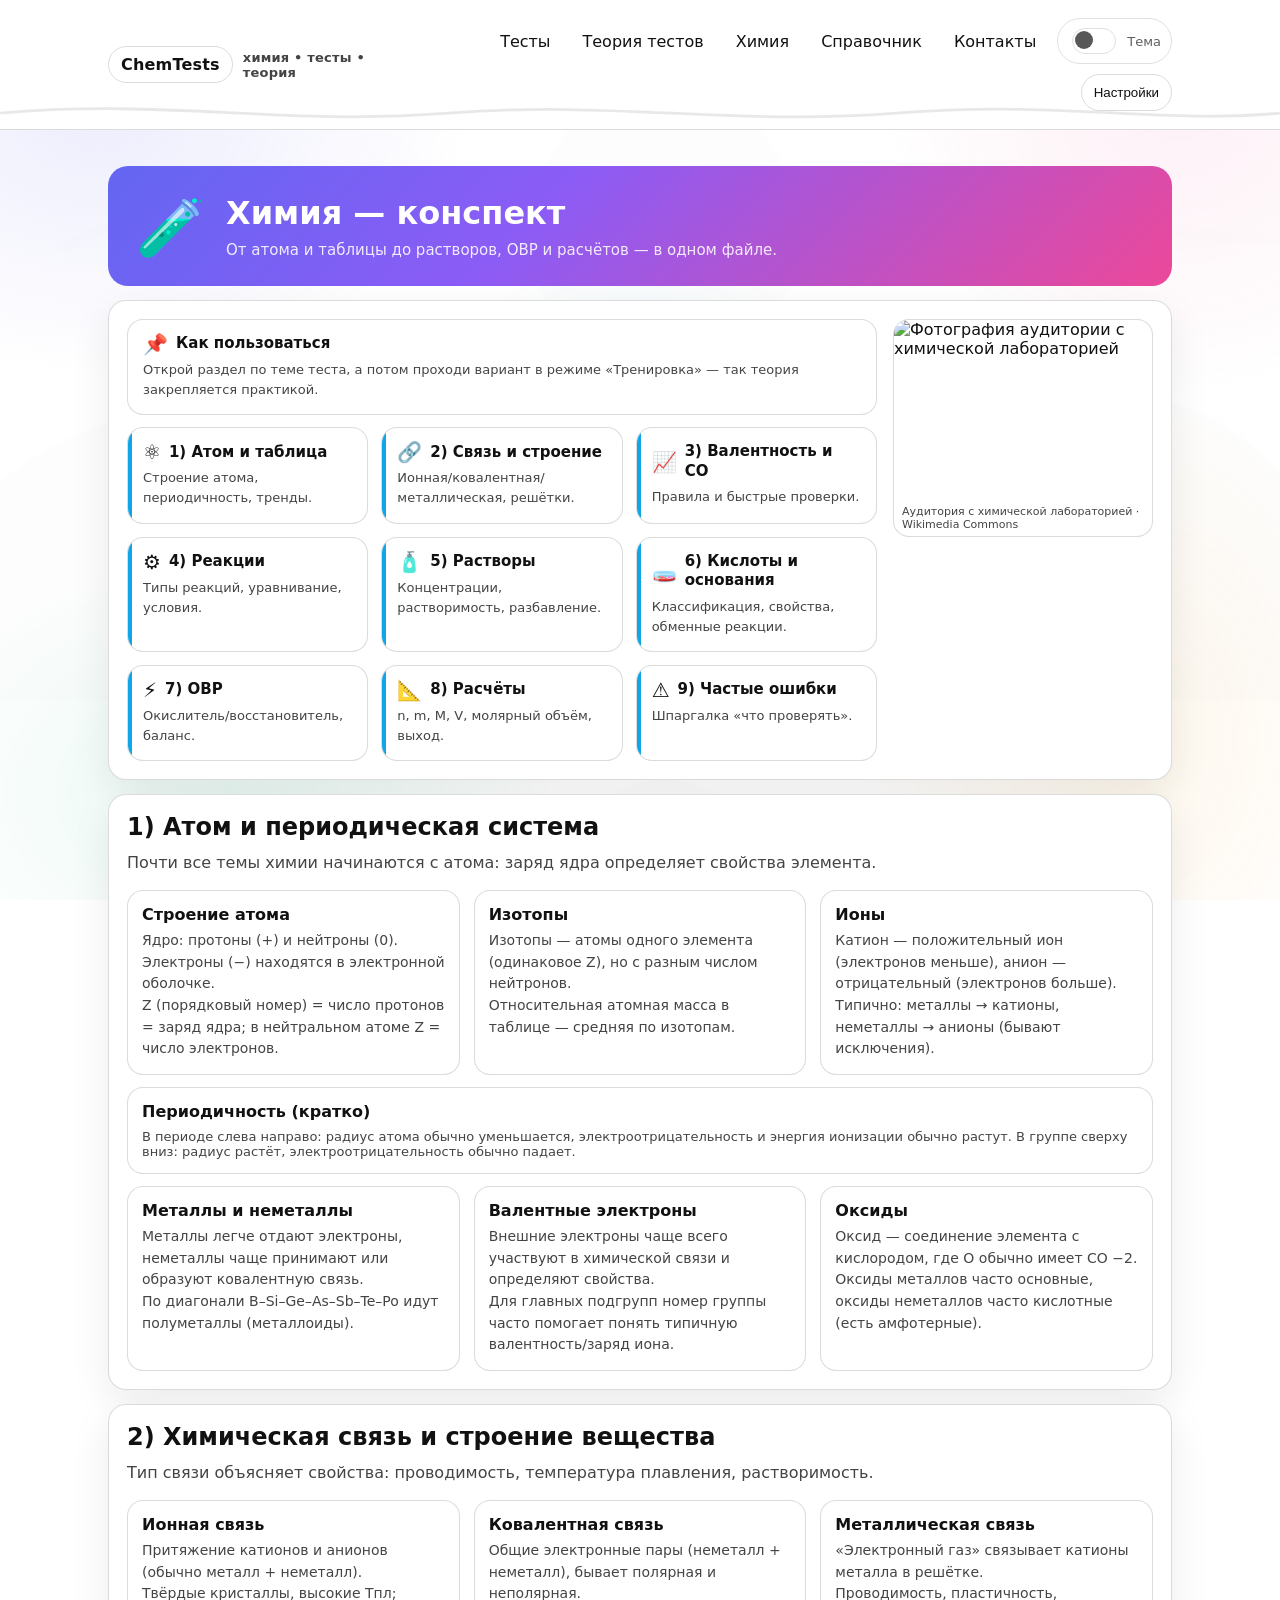
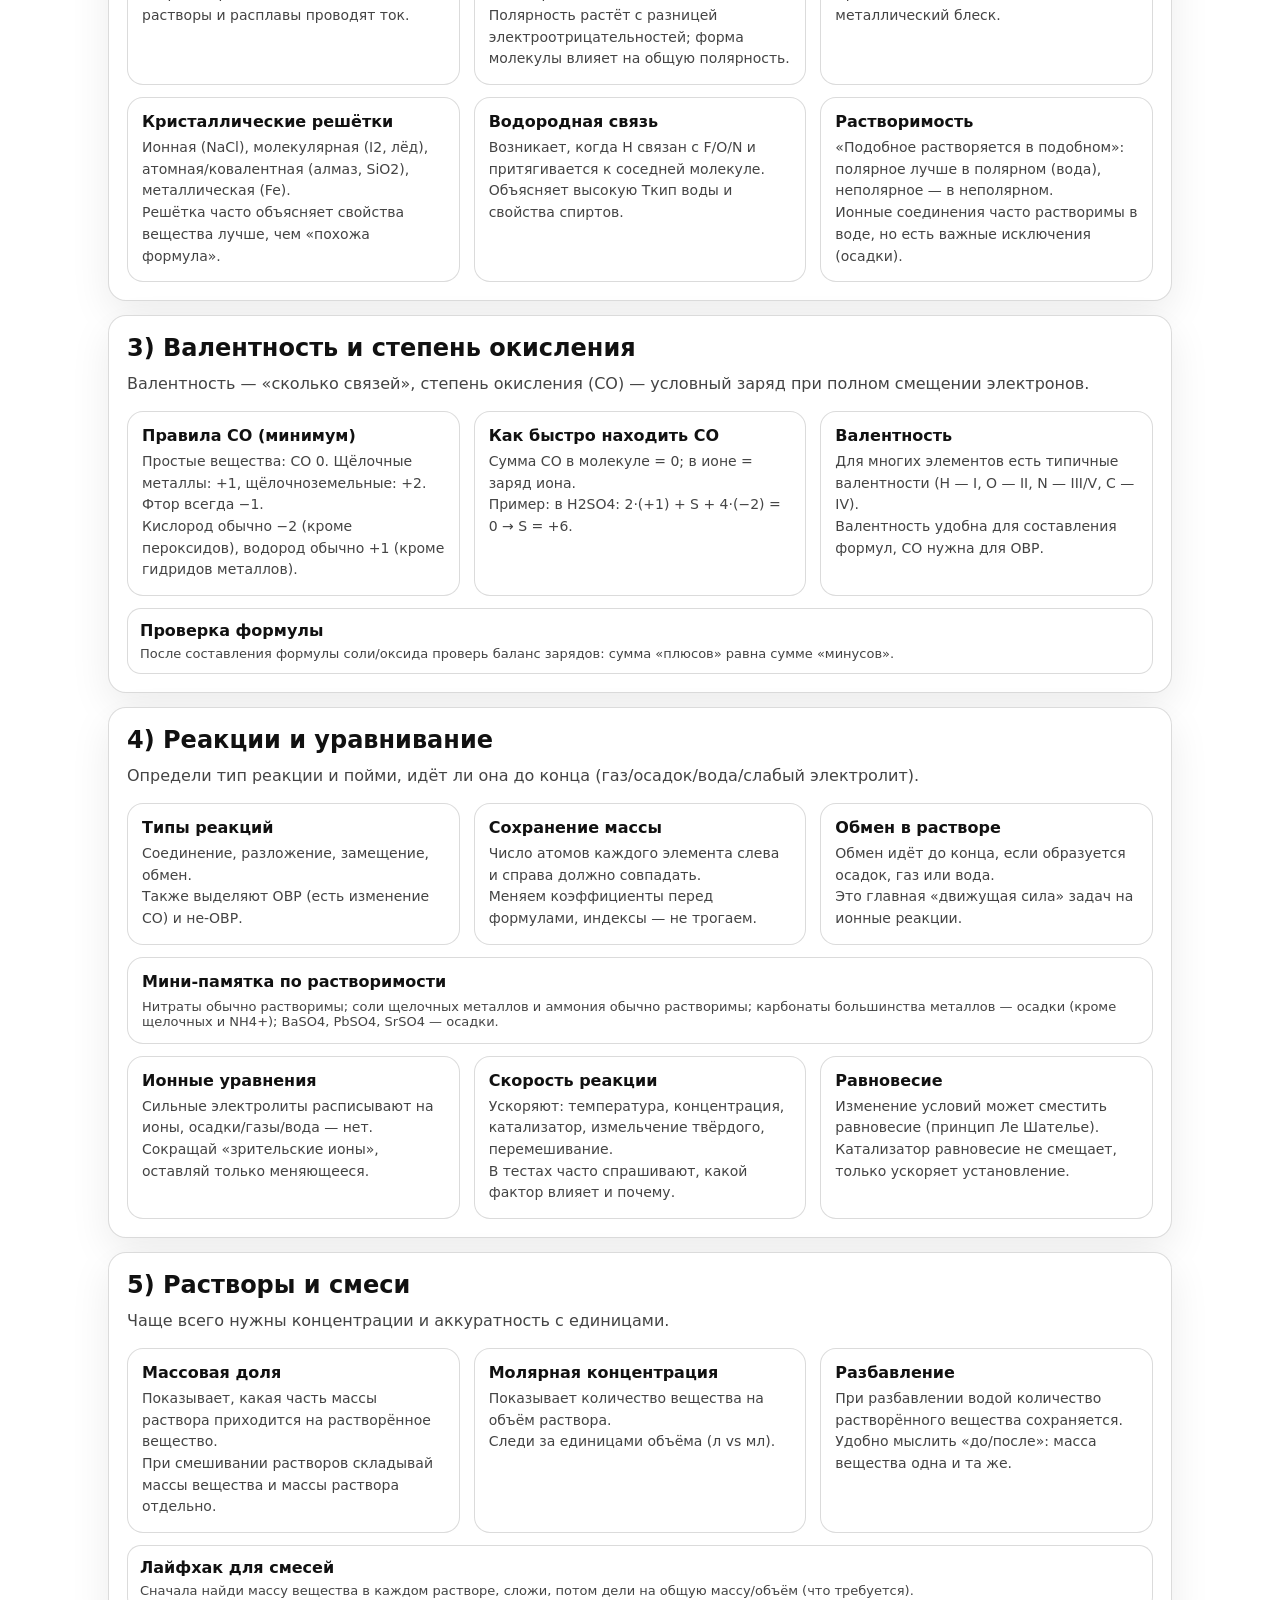
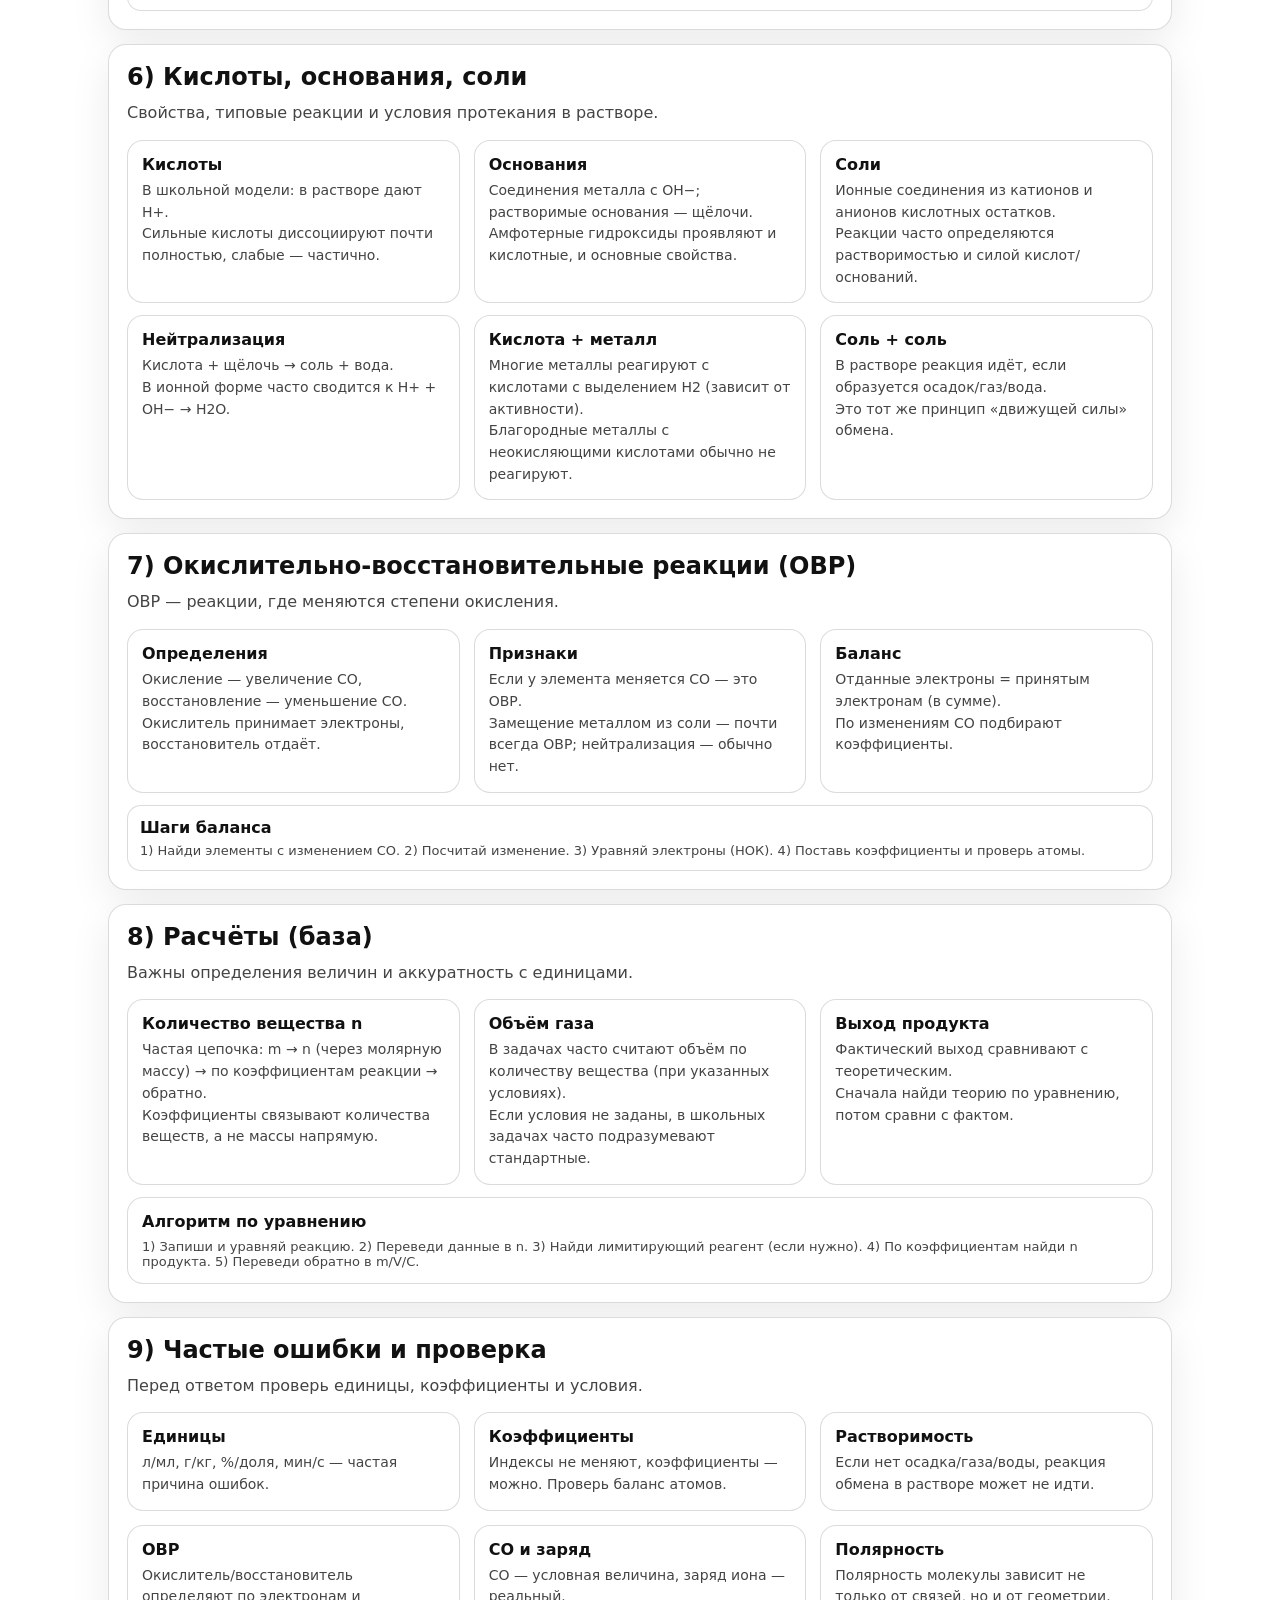
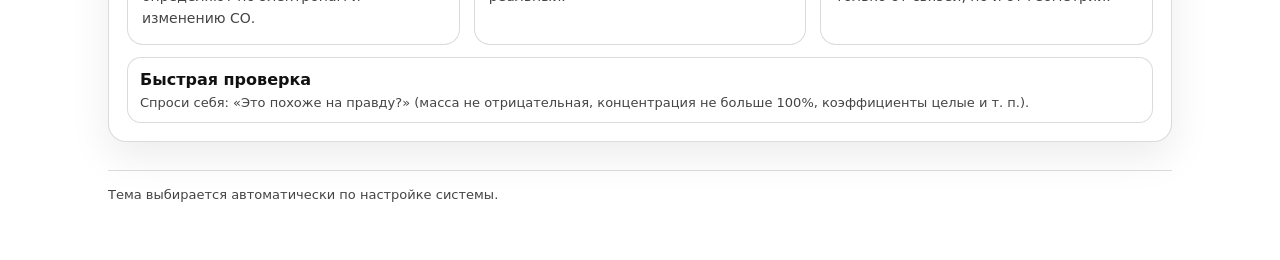
==== commit afacd850: "fix(chemistry): keep full conspect and add glossary-style hero + dtile navigation" ====
--- a/chemistry.html
+++ b/chemistry.html
@@ -114,4 +114,363 @@
       </div>
     </section>
 
-    <!-- Далее идёт исходный конспект без изменений -->
+    <!-- Далее — исходный конспект без изменений -->
+
+    <section class="card" id="atom" style="margin-top:14px">
+      <div class="card-pad">
+        <h2 style="margin:0 0 10px">1) Атом и периодическая система</h2>
+        <p class="lead">Почти все темы химии начинаются с атома: заряд ядра определяет свойства элемента.</p>
+
+        <div class="grid" style="margin-top:12px">
+          <div class="tile">
+            <h3>Строение атома</h3>
+            <p>Ядро: протоны (+) и нейтроны (0). Электроны (−) находятся в электронной оболочке.</p>
+            <p class="small">Z (порядковый номер) = число протонов = заряд ядра; в нейтральном атоме Z = число электронов.</p>
+          </div>
+          <div class="tile">
+            <h3>Изотопы</h3>
+            <p>Изотопы — атомы одного элемента (одинаковое Z), но с разным числом нейтронов.</p>
+            <p class="small">Относительная атомная масса в таблице — средняя по изотопам.</p>
+          </div>
+          <div class="tile">
+            <h3>Ионы</h3>
+            <p>Катион — положительный ион (электронов меньше), анион — отрицательный (электронов больше).</p>
+            <p class="small">Типично: металлы → катионы, неметаллы → анионы (бывают исключения).</p>
+          </div>
+        </div>
+
+        <div class="tile" style="margin-top:12px">
+          <b>Периодичность (кратко)</b>
+          <div class="small" style="margin-top:8px">В периоде слева направо: радиус атома обычно уменьшается, электроотрицательность и энергия ионизации обычно растут. В группе сверху вниз: радиус растёт, электроотрицательность обычно падает.</div>
+        </div>
+
+        <div class="grid" style="margin-top:12px">
+          <div class="tile">
+            <h3>Металлы и неметаллы</h3>
+            <p>Металлы легче отдают электроны, неметаллы чаще принимают или образуют ковалентную связь.</p>
+            <p class="small">По диагонали B–Si–Ge–As–Sb–Te–Po идут полуметаллы (металлоиды).</p>
+          </div>
+          <div class="tile">
+            <h3>Валентные электроны</h3>
+            <p>Внешние электроны чаще всего участвуют в химической связи и определяют свойства.</p>
+            <p class="small">Для главных подгрупп номер группы часто помогает понять типичную валентность/заряд иона.</p>
+          </div>
+          <div class="tile">
+            <h3>Оксиды</h3>
+            <p>Оксид — соединение элемента с кислородом, где O обычно имеет СО −2.</p>
+            <p class="small">Оксиды металлов часто основные, оксиды неметаллов часто кислотные (есть амфотерные).</p>
+          </div>
+        </div>
+      </div>
+    </section>
+
+    <section class="card" id="bond" style="margin-top:14px">
+      <div class="card-pad">
+        <h2 style="margin:0 0 10px">2) Химическая связь и строение вещества</h2>
+        <p class="lead">Тип связи объясняет свойства: проводимость, температура плавления, растворимость.</p>
+
+        <div class="grid" style="margin-top:12px">
+          <div class="tile">
+            <h3>Ионная связь</h3>
+            <p>Притяжение катионов и анионов (обычно металл + неметалл).</p>
+            <p class="small">Твёрдые кристаллы, высокие Tпл; растворы и расплавы проводят ток.</p>
+          </div>
+          <div class="tile">
+            <h3>Ковалентная связь</h3>
+            <p>Общие электронные пары (неметалл + неметалл), бывает полярная и неполярная.</p>
+            <p class="small">Полярность растёт с разницей электроотрицательностей; форма молекулы влияет на общую полярность.</p>
+          </div>
+          <div class="tile">
+            <h3>Металлическая связь</h3>
+            <p>«Электронный газ» связывает катионы металла в решётке.</p>
+            <p class="small">Проводимость, пластичность, металлический блеск.</p>
+          </div>
+        </div>
+
+        <div class="grid" style="margin-top:12px">
+          <div class="tile">
+            <h3>Кристаллические решётки</h3>
+            <p>Ионная (NaCl), молекулярная (I2, лёд), атомная/ковалентная (алмаз, SiO2), металлическая (Fe).</p>
+            <p class="small">Решётка часто объясняет свойства вещества лучше, чем «похожа формула».</p>
+          </div>
+          <div class="tile">
+            <h3>Водородная связь</h3>
+            <p>Возникает, когда H связан с F/O/N и притягивается к соседней молекуле.</p>
+            <p class="small">Объясняет высокую Tкип воды и свойства спиртов.</p>
+          </div>
+          <div class="tile">
+            <h3>Растворимость</h3>
+            <p>«Подобное растворяется в подобном»: полярное лучше в полярном (вода), неполярное — в неполярном.</p>
+            <p class="small">Ионные соединения часто растворимы в воде, но есть важные исключения (осадки).</p>
+          </div>
+        </div>
+      </div>
+    </section>
+
+    <section class="card" id="valence" style="margin-top:14px">
+      <div class="card-pad">
+        <h2 style="margin:0 0 10px">3) Валентность и степень окисления</h2>
+        <p class="lead">Валентность — «сколько связей», степень окисления (СО) — условный заряд при полном смещении электронов.</p>
+
+        <div class="grid" style="margin-top:12px">
+          <div class="tile">
+            <h3>Правила СО (минимум)</h3>
+            <p>Простые вещества: СО 0. Щёлочные металлы: +1, щёлочноземельные: +2. Фтор всегда −1.</p>
+            <p class="small">Кислород обычно −2 (кроме пероксидов), водород обычно +1 (кроме гидридов металлов).</p>
+          </div>
+          <div class="tile">
+            <h3>Как быстро находить СО</h3>
+            <p>Сумма СО в молекуле = 0; в ионе = заряд иона.</p>
+            <p class="small">Пример: в H2SO4: 2·(+1) + S + 4·(−2) = 0 → S = +6.</p>
+          </div>
+          <div class="tile">
+            <h3>Валентность</h3>
+            <p>Для многих элементов есть типичные валентности (H — I, O — II, N — III/V, C — IV).</p>
+            <p class="small">Валентность удобна для составления формул, СО нужна для ОВР.</p>
+          </div>
+        </div>
+
+        <div class="callout" style="margin-top:12px">
+          <b>Проверка формулы</b>
+          <div class="small" style="margin-top:6px">После составления формулы соли/оксида проверь баланс зарядов: сумма «плюсов» равна сумме «минусов».</div>
+        </div>
+      </div>
+    </section>
+
+    <section class="card" id="reactions" style="margin-top:14px">
+      <div class="card-pad">
+        <h2 style="margin:0 0 10px">4) Реакции и уравнивание</h2>
+        <p class="lead">Определи тип реакции и пойми, идёт ли она до конца (газ/осадок/вода/слабый электролит).</p>
+
+        <div class="grid" style="margin-top:12px">
+          <div class="tile">
+            <h3>Типы реакций</h3>
+            <p>Соединение, разложение, замещение, обмен.</p>
+            <p class="small">Также выделяют ОВР (есть изменение СО) и не‑ОВР.</p>
+          </div>
+          <div class="tile">
+            <h3>Сохранение массы</h3>
+            <p>Число атомов каждого элемента слева и справа должно совпадать.</p>
+            <p class="small">Меняем коэффициенты перед формулами, индексы — не трогаем.</p>
+          </div>
+          <div class="tile">
+            <h3>Обмен в растворе</h3>
+            <p>Обмен идёт до конца, если образуется осадок, газ или вода.</p>
+            <p class="small">Это главная «движущая сила» задач на ионные реакции.</p>
+          </div>
+        </div>
+
+        <div class="tile" style="margin-top:12px">
+          <b>Мини‑памятка по растворимости</b>
+          <div class="small" style="margin-top:8px">Нитраты обычно растворимы; соли щелочных металлов и аммония обычно растворимы; карбонаты большинства металлов — осадки (кроме щелочных и NH4+); BaSO4, PbSO4, SrSO4 — осадки.</div>
+        </div>
+
+        <div class="grid" style="margin-top:12px">
+          <div class="tile">
+            <h3>Ионные уравнения</h3>
+            <p>Сильные электролиты расписывают на ионы, осадки/газы/вода — нет.</p>
+            <p class="small">Сокращай «зрительские ионы», оставляй только меняющееся.</p>
+          </div>
+          <div class="tile">
+            <h3>Скорость реакции</h3>
+            <p>Ускоряют: температура, концентрация, катализатор, измельчение твёрдого, перемешивание.</p>
+            <p class="small">В тестах часто спрашивают, какой фактор влияет и почему.</p>
+          </div>
+          <div class="tile">
+            <h3>Равновесие</h3>
+            <p>Изменение условий может сместить равновесие (принцип Ле Шателье).</p>
+            <p class="small">Катализатор равновесие не смещает, только ускоряет установление.</p>
+          </div>
+        </div>
+      </div>
+    </section>
+
+    <section class="card" id="solutions" style="margin-top:14px">
+      <div class="card-pad">
+        <h2 style="margin:0 0 10px">5) Растворы и смеси</h2>
+        <p class="lead">Чаще всего нужны концентрации и аккуратность с единицами.</p>
+
+        <div class="grid" style="margin-top:12px">
+          <div class="tile">
+            <h3>Массовая доля</h3>
+            <p>Показывает, какая часть массы раствора приходится на растворённое вещество.</p>
+            <p class="small">При смешивании растворов складывай массы вещества и массы раствора отдельно.</p>
+          </div>
+          <div class="tile">
+            <h3>Молярная концентрация</h3>
+            <p>Показывает количество вещества на объём раствора.</p>
+            <p class="small">Следи за единицами объёма (л vs мл).</p>
+          </div>
+          <div class="tile">
+            <h3>Разбавление</h3>
+            <p>При разбавлении водой количество растворённого вещества сохраняется.</p>
+            <p class="small">Удобно мыслить «до/после»: масса вещества одна и та же.</p>
+          </div>
+        </div>
+
+        <div class="callout" style="margin-top:12px">
+          <b>Лайфхак для смесей</b>
+          <div class="small" style="margin-top:6px">Сначала найди массу вещества в каждом растворе, сложи, потом дели на общую массу/объём (что требуется).</div>
+        </div>
+      </div>
+    </section>
+
+    <section class="card" id="acidbase" style="margin-top:14px">
+      <div class="card-pad">
+        <h2 style="margin:0 0 10px">6) Кислоты, основания, соли</h2>
+        <p class="lead">Свойства, типовые реакции и условия протекания в растворе.</p>
+
+        <div class="grid" style="margin-top:12px">
+          <div class="tile">
+            <h3>Кислоты</h3>
+            <p>В школьной модели: в растворе дают H+.</p>
+            <p class="small">Сильные кислоты диссоциируют почти полностью, слабые — частично.</p>
+          </div>
+          <div class="tile">
+            <h3>Основания</h3>
+            <p>Соединения металла с OH−; растворимые основания — щёлочи.</p>
+            <p class="small">Амфотерные гидроксиды проявляют и кислотные, и основные свойства.</p>
+          </div>
+          <div class="tile">
+            <h3>Соли</h3>
+            <p>Ионные соединения из катионов и анионов кислотных остатков.</p>
+            <p class="small">Реакции часто определяются растворимостью и силой кислот/оснований.</p>
+          </div>
+        </div>
+
+        <div class="grid" style="margin-top:12px">
+          <div class="tile">
+            <h3>Нейтрализация</h3>
+            <p>Кислота + щёлочь → соль + вода.</p>
+            <p class="small">В ионной форме часто сводится к H+ + OH− → H2O.</p>
+          </div>
+          <div class="tile">
+            <h3>Кислота + металл</h3>
+            <p>Многие металлы реагируют с кислотами с выделением H2 (зависит от активности).</p>
+            <p class="small">Благородные металлы с неокисляющими кислотами обычно не реагируют.</p>
+          </div>
+          <div class="tile">
+            <h3>Соль + соль</h3>
+            <p>В растворе реакция идёт, если образуется осадок/газ/вода.</p>
+            <p class="small">Это тот же принцип «движущей силы» обмена.</p>
+          </div>
+        </div>
+      </div>
+    </section>
+
+    <section class="card" id="redox" style="margin-top:14px">
+      <div class="card-pad">
+        <h2 style="margin:0 0 10px">7) Окислительно‑восстановительные реакции (ОВР)</h2>
+        <p class="lead">ОВР — реакции, где меняются степени окисления.</p>
+
+        <div class="grid" style="margin-top:12px">
+          <div class="tile">
+            <h3>Определения</h3>
+            <p>Окисление — увеличение СО, восстановление — уменьшение СО.</p>
+            <p class="small">Окислитель принимает электроны, восстановитель отдаёт.</p>
+          </div>
+          <div class="tile">
+            <h3>Признаки</h3>
+            <p>Если у элемента меняется СО — это ОВР.</p>
+            <p class="small">Замещение металлом из соли — почти всегда ОВР; нейтрализация — обычно нет.</p>
+          </div>
+          <div class="tile">
+            <h3>Баланс</h3>
+            <p>Отданные электроны = принятым электронам (в сумме).</p>
+            <p class="small">По изменениям СО подбирают коэффициенты.</p>
+          </div>
+        </div>
+
+        <div class="callout" style="margin-top:12px">
+          <b>Шаги баланса</b>
+          <div class="small" style="margin-top:6px">1) Найди элементы с изменением СО. 2) Посчитай изменение. 3) Уравняй электроны (НОК). 4) Поставь коэффициенты и проверь атомы.</div>
+        </div>
+      </div>
+    </section>
+
+    <section class="card" id="calc" style="margin-top:14px">
+      <div class="card-pad">
+        <h2 style="margin:0 0 10px">8) Расчёты (база)</h2>
+        <p class="lead">Важны определения величин и аккуратность с единицами.</p>
+
+        <div class="grid" style="margin-top:12px">
+          <div class="tile">
+            <h3>Количество вещества n</h3>
+            <p>Частая цепочка: m → n (через молярную массу) → по коэффициентам реакции → обратно.</p>
+            <p class="small">Коэффициенты связывают количества веществ, а не массы напрямую.</p>
+          </div>
+          <div class="tile">
+            <h3>Объём газа</h3>
+            <p>В задачах часто считают объём по количеству вещества (при указанных условиях).</p>
+            <p class="small">Если условия не заданы, в школьных задачах часто подразумевают стандартные.</p>
+          </div>
+          <div class="tile">
+            <h3>Выход продукта</h3>
+            <p>Фактический выход сравнивают с теоретическим.</p>
+            <p class="small">Сначала найди теорию по уравнению, потом сравни с фактом.</p>
+          </div>
+        </div>
+
+        <div class="tile" style="margin-top:12px">
+          <b>Алгоритм по уравнению</b>
+          <div class="small" style="margin-top:8px">1) Запиши и уравняй реакцию. 2) Переведи данные в n. 3) Найди лимитирующий реагент (если нужно). 4) По коэффициентам найди n продукта. 5) Переведи обратно в m/V/C.</div>
+        </div>
+      </div>
+    </section>
+
+    <section class="card" id="errors" style="margin-top:14px">
+      <div class="card-pad">
+        <h2 style="margin:0 0 10px">9) Частые ошибки и проверка</h2>
+        <p class="lead">Перед ответом проверь единицы, коэффициенты и условия.</p>
+
+        <div class="grid" style="margin-top:12px">
+          <div class="tile"><h3>Единицы</h3><p>л/мл, г/кг, %/доля, мин/с — частая причина ошибок.</p></div>
+          <div class="tile"><h3>Коэффициенты</h3><p>Индексы не меняют, коэффициенты — можно. Проверь баланс атомов.</p></div>
+          <div class="tile"><h3>Растворимость</h3><p>Если нет осадка/газа/воды, реакция обмена в растворе может не идти.</p></div>
+          <div class="tile"><h3>ОВР</h3><p>Окислитель/восстановитель определяют по электронам и изменению СО.</p></div>
+          <div class="tile"><h3>СО и заряд</h3><p>СО — условная величина, заряд иона — реальный.</p></div>
+          <div class="tile"><h3>Полярность</h3><p>Полярность молекулы зависит не только от связей, но и от геометрии.</p></div>
+        </div>
+
+        <div class="callout" style="margin-top:12px">
+          <b>Быстрая проверка</b>
+          <div class="small" style="margin-top:6px">Спроси себя: «Это похоже на правду?» (масса не отрицательная, концентрация не больше 100%, коэффициенты целые и т. п.).</div>
+        </div>
+      </div>
+    </section>
+
+    <div class="footer">
+      <hr class="sep"/>
+      <div class="small">Тема выбирается автоматически по настройке системы.</div>
+    </div>
+  </main>
+
+  <script>
+    (async () => {
+      const proto = location.protocol;
+      const ok = proto === 'http:' || proto === 'https:';
+      if (!ok) {
+        const root = document.getElementById('appRoot') || document.body;
+        root.innerHTML = `
+          <div class="card" style="margin-top:18px">
+            <div class="card-pad">
+              <h1 style="margin:0 0 10px">Нужен запуск через сервер</h1>
+              <p class="lead">Открой страницу через Live Server (http://127.0.0.1:5500/...), иначе модульные скрипты блокируются (CORS).</p>
+            </div>
+          </div>
+        `;
+        return;
+      }
+
+      const m = document.createElement('link');
+      m.rel = 'manifest';
+      m.href = './manifest.webmanifest';
+      document.head.appendChild(m);
+
+      await import('./assets/js/prefs.js');
+      const { wirePWA } = await import('./assets/js/app.js');
+      wirePWA();
+    })();
+  </script>
+</body>
+</html>
